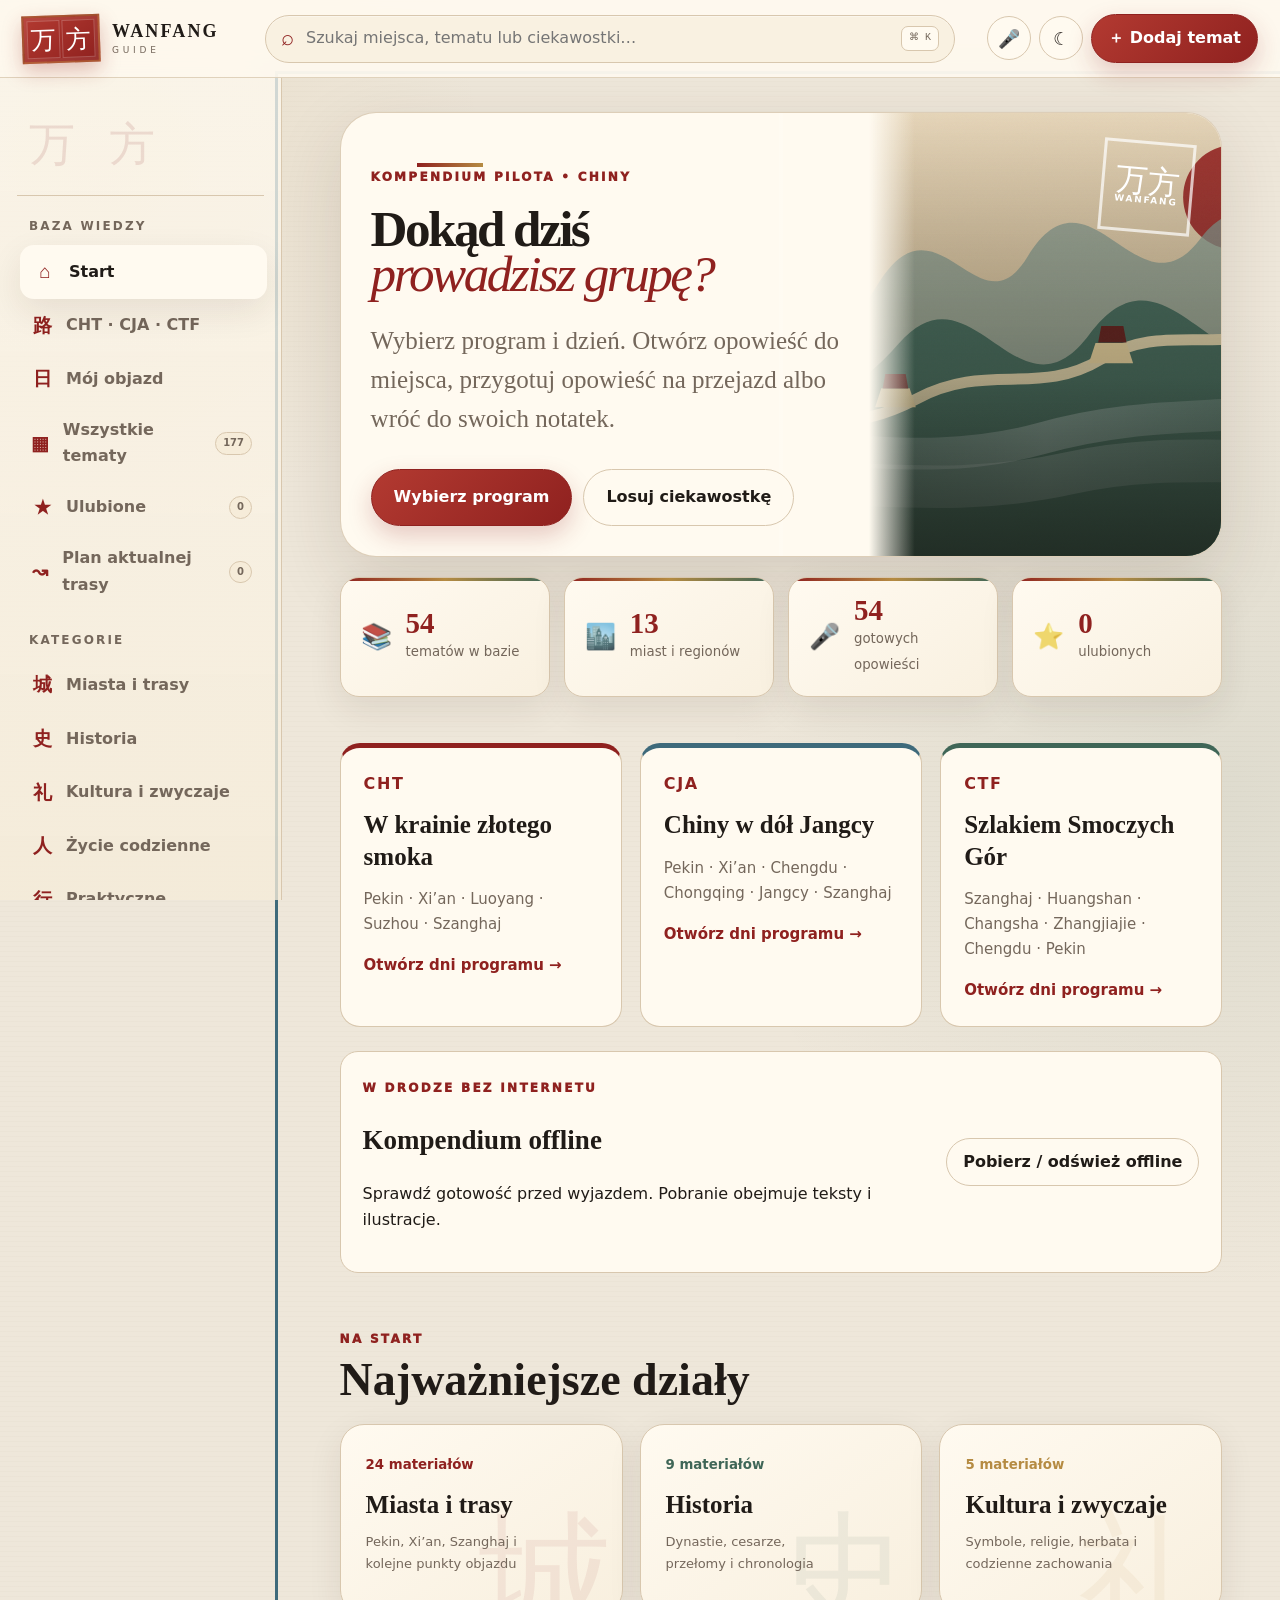
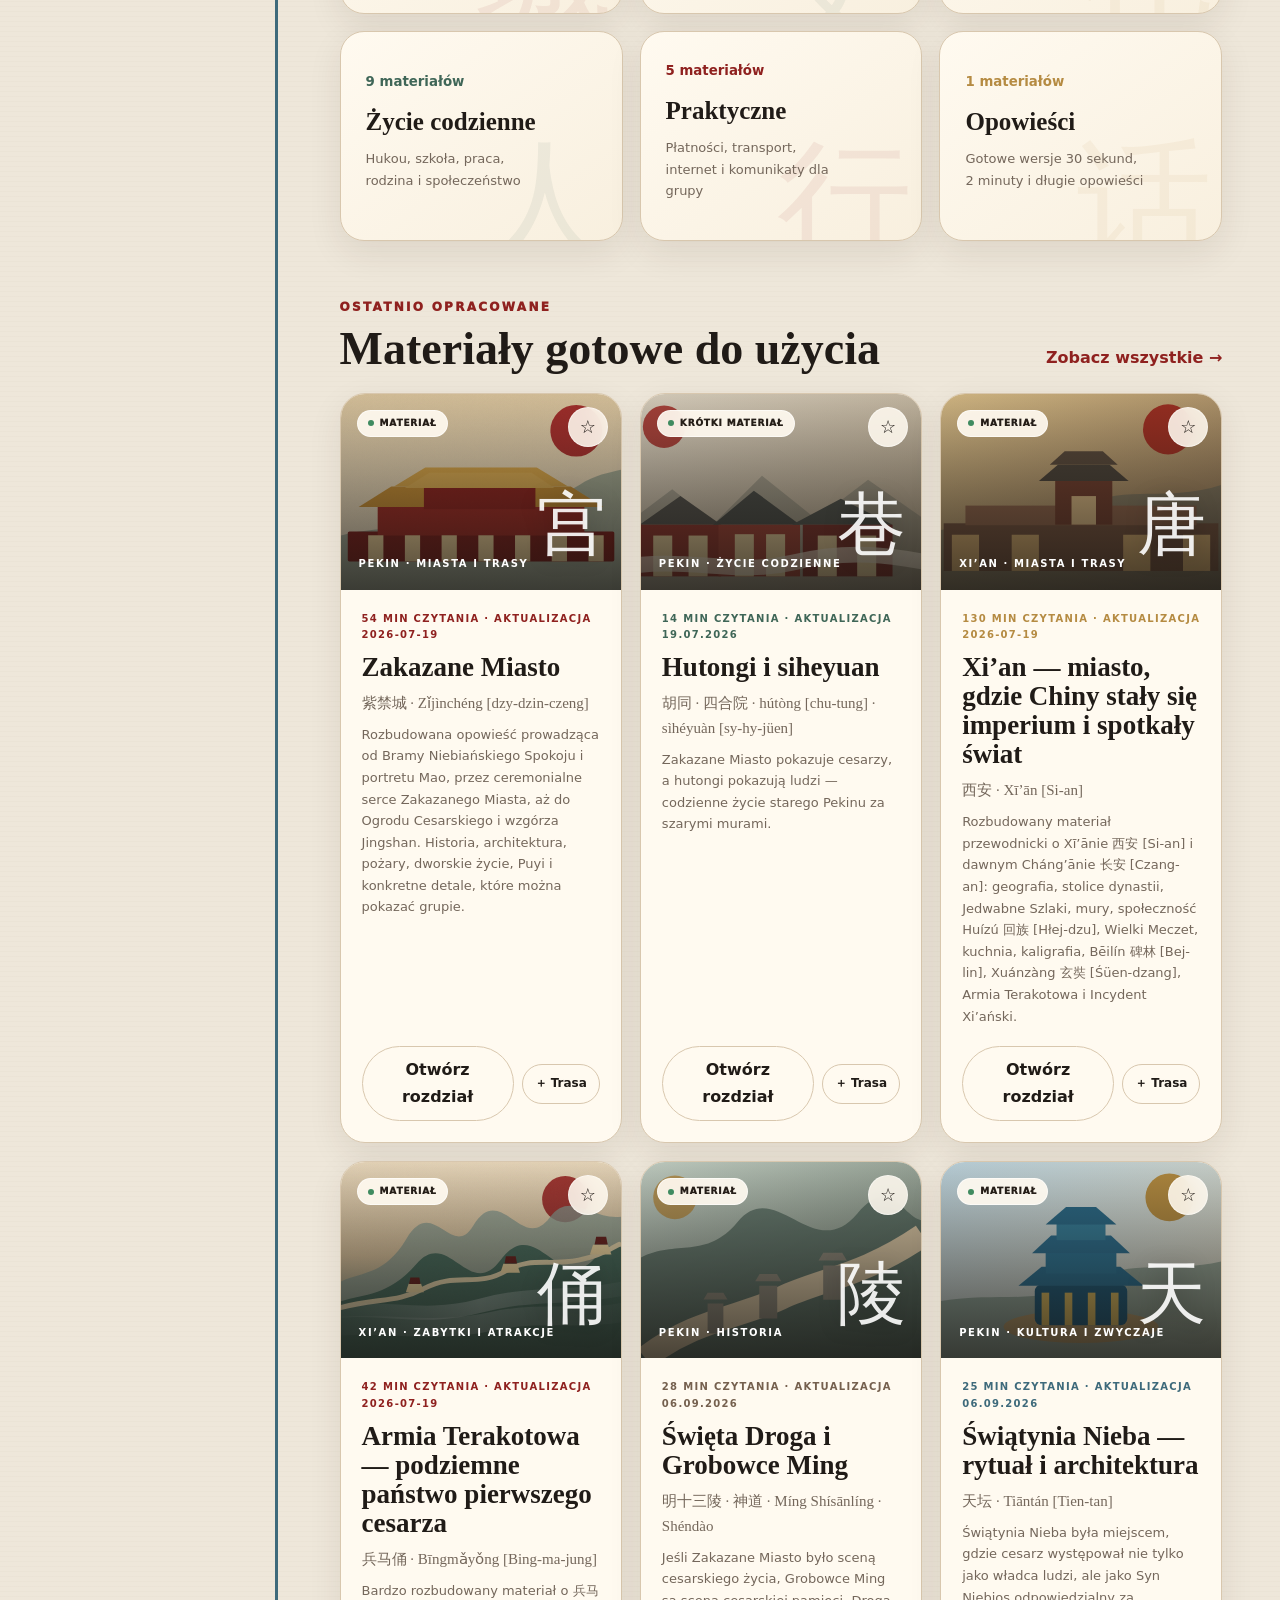
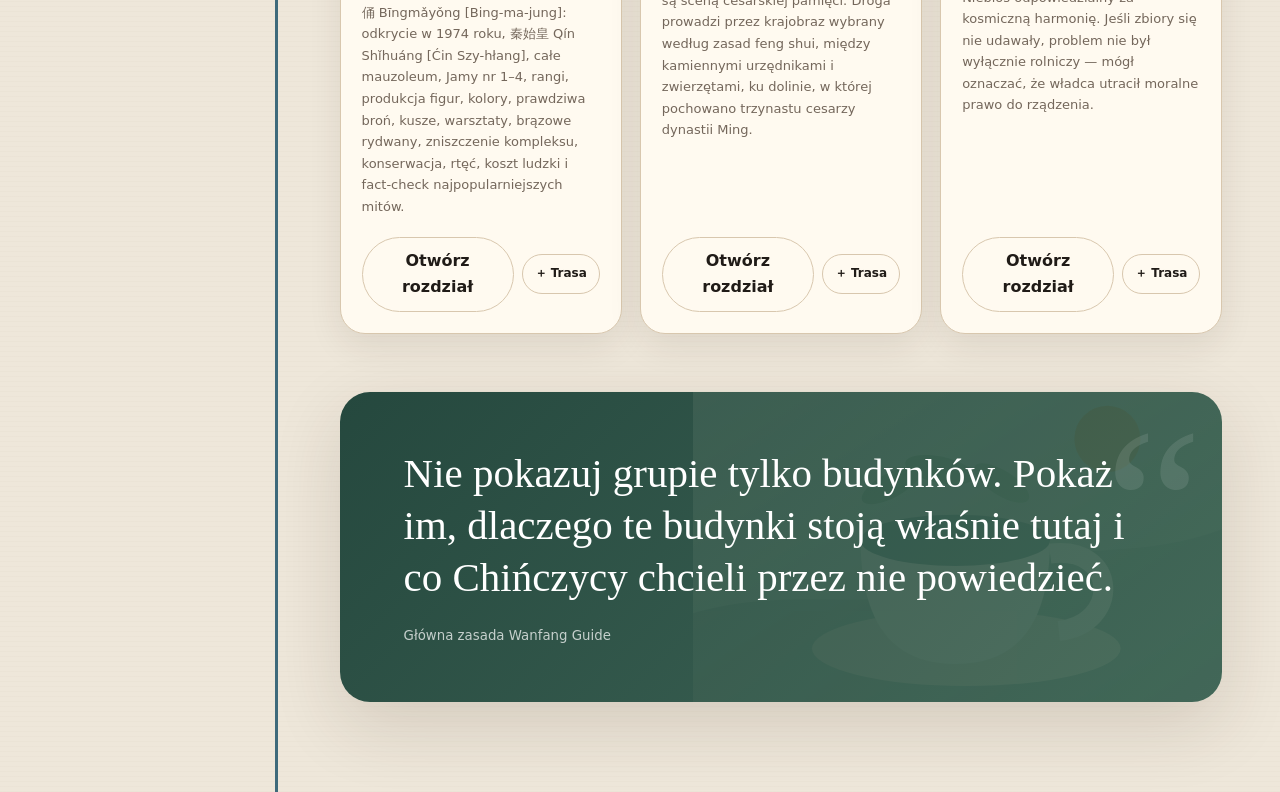
==== index.html @ 7b4f8dbb "Move quiz entry to sidebar menu" ====
<!doctype html>
<html lang="pl">
<head>
  <meta charset="utf-8">
  <meta name="viewport" content="width=device-width, initial-scale=1">
  <meta name="wanfang-version" content="0.9">
  <meta name="description" content="Kompendium pilota po Chinach: CHT, CJA i CTF, programy dzień po dniu, pełne opowieści i atlas tematów.">
  <meta name="theme-color" content="#7d171d">
  <title>Wanfang Guide — przewodnik dla przewodnika</title>
  <link rel="stylesheet" href="assets/style.css">
  <link rel="stylesheet" href="assets/compendium.css">
  <link rel="manifest" href="manifest.webmanifest">
  <script defer src="data/topics.js"></script>
  <script defer src="data/compendium-topics.js"></script>
  <script defer src="data/ctf-briefings.js"></script>
  <script defer src="data/programs.js"></script>
  <script defer src="data/catalog.js"></script>
  <script defer src="data/expanded-topics.js"></script>
  <script defer src="assets/compendium-core.js"></script>
  <script defer src="assets/compendium.js"></script>
  <script defer src="assets/app.js"></script>
</head>
<body>
  <div id="readingProgress" aria-hidden="true"></div>

  <header class="topbar">
    <button class="icon-button mobile-only" id="menuButton" aria-label="Otwórz menu">☰</button>
    <a class="brand" href="#home" aria-label="Wanfang Guide — strona główna">
      <span class="brand-seal" aria-hidden="true"><i>万</i><i>方</i></span>
      <span><strong>WANFANG</strong><small>GUIDE</small></span>
    </a>
    <div class="global-search">
      <span aria-hidden="true">⌕</span>
      <input id="searchInput" type="search" aria-label="Szukaj w materiałach" placeholder="Szukaj miejsca, tematu lub ciekawostki…" autocomplete="off">
      <kbd>⌘ K</kbd>
    </div>
    <div class="top-actions">
      <button class="icon-button" id="guideModeButton" title="Tryb przewodnika">🎤</button>
      <button class="icon-button" id="themeButton" title="Tryb jasny / ciemny">☾</button>
      <button class="button primary" id="addTopicButton">＋ Dodaj temat</button>
    </div>
  </header>

  <div class="app-shell">
    <aside class="sidebar" id="sidebar">
      <nav>
        <div class="nav-label">Baza wiedzy</div>
        <a class="nav-link active" href="#home" data-view="home"><span>⌂</span> Start</a>
        <a class="nav-link" href="#programs" data-view="programs"><span>路</span> CHT · CJA · CTF</a>
        <a class="nav-link" href="#trip" data-view="trip"><span>日</span> Mój objazd</a>
        <a class="nav-link" href="#topics" data-view="topics"><span>▦</span> Wszystkie tematy <b id="catalogCount">0</b></a>
        <a class="nav-link" href="#favorites" data-view="favorites"><span>★</span> Ulubione <b id="favoriteCount">0</b></a>
        <a class="nav-link" href="#route" data-view="route"><span>↝</span> Plan aktualnej trasy <b id="routeCount">0</b></a>

        <div class="nav-label">Kategorie</div>
        <button class="filter-link" data-category="Miasta i trasy"><span>城</span> Miasta i trasy</button>
        <button class="filter-link" data-category="Historia"><span>史</span> Historia</button>
        <button class="filter-link" data-category="Kultura i zwyczaje"><span>礼</span> Kultura i zwyczaje</button>
        <button class="filter-link" data-category="Życie codzienne"><span>人</span> Życie codzienne</button>
        <button class="filter-link" data-category="Praktyczne"><span>行</span> Praktyczne</button>
        <button class="filter-link" data-category="Opowieści"><span>话</span> Gotowe opowieści</button>
        <a class="nav-link" href="#quiz" data-view="quiz"><span>问</span> Quiz wiedzy</a>
      </nav>

      <div class="sidebar-card">
        <span class="tiny-label">SZYBKI TRYB</span>
        <strong>Jutro prowadzisz grupę?</strong>
        <p>Dodaj potrzebne tematy do trasy. Będą ułożone w jednym miejscu.</p>
        <a href="#route" class="text-link">Otwórz plan trasy →</a>
      </div>

      <footer class="sidebar-footer">
        <button id="backupButton">Eksport kopii</button>
        <label class="import-label">Import kopii<input id="importInput" type="file" accept="application/json"></label>
      </footer>
    </aside>

    <div class="sidebar-backdrop" id="sidebarBackdrop"></div>

    <main id="mainContent" tabindex="-1">
      <section id="homeView" class="view active-view">
        <div class="hero-panel">
          <div class="hero-copy">
            <div class="eyebrow">KOMPENDIUM PILOTA • CHINY</div>
            <h1>Dokąd dziś<br><em>prowadzisz grupę?</em></h1>
            <p>Wybierz program i dzień. Otwórz opowieść do miejsca, przygotuj opowieść na przejazd albo wróć do swoich notatek.</p>
            <div class="hero-buttons">
              <a class="button primary large" href="#programs">Wybierz program</a>
              <button class="button large" id="randomTopicButton">Losuj ciekawostkę</button>
            </div>
            <div class="hero-signature" id="continueReading"></div>
          </div>
          <div class="hero-art" aria-hidden="true">
            <div class="stamp">万方<br><small>WANFANG</small></div>
            <div class="hero-art-copy">
              <span>atlas • opowieści • trasy</span>
              <strong>Od Wielkiego Muru po uliczne jedzenie Chengdu.</strong>
              <small>Każde miejsce jako osobny rozdział, ale wszystko połączone wspólną historią Chin.</small>
            </div>
          </div>
        </div>

        <div class="stats-row">
          <div class="stat-card"><span>📚</span><div><strong id="statTopics">0</strong><small>tematów w bazie</small></div></div>
          <div class="stat-card"><span>🏙️</span><div><strong id="statCities">0</strong><small>miast i regionów</small></div></div>
          <div class="stat-card"><span>🎤</span><div><strong id="statTalks">0</strong><small>gotowych opowieści</small></div></div>
          <div class="stat-card"><span>⭐</span><div><strong id="statFavorites">0</strong><small>ulubionych</small></div></div>
        </div>

        <div id="homePrograms" class="program-grid" aria-label="Programy po Chinach"></div>
        <div id="homeOffline" class="offline-panel"></div>
        <section class="journey-strip" aria-label="Jak korzystać z materiałów" hidden>
          <div class="journey-copy">
            <span class="tiny-label" style="color:#e7c77f">PRZYKŁADOWA OŚ OPOWIEŚCI</span>
            <h2>Jedna podróż, wiele warstw Chin</h2>
            <p>Strona będzie prowadzić Cię tak samo jak dobry objazd: od korzeni cesarstwa do współczesnych megamiast.</p>
          </div>
          <div class="journey-route">
            <div class="journey-stop"><b>Pekin</b><span>władza, rytuał, cesarz</span></div>
            <div class="journey-stop"><b>Xi’an</b><span>korzenie, Jedwabny Szlak</span></div>
            <div class="journey-stop"><b>Chengdu</b><span>herbata, panda, codzienność</span></div>
            <div class="journey-stop"><b>Szanghaj</b><span>port, nowoczesność, kontrast</span></div>
          </div>
        </section>

        <section class="content-section">
          <div class="section-heading">
            <div><span class="tiny-label">NA START</span><h2>Najważniejsze działy</h2></div>
          </div>
          <div class="category-grid" id="categoryGrid"></div>
        </section>

        <section class="content-section">
          <div class="section-heading">
            <div><span class="tiny-label">OSTATNIO OPRACOWANE</span><h2>Materiały gotowe do użycia</h2></div>
            <a href="#topics" class="text-link">Zobacz wszystkie →</a>
          </div>
          <div class="topic-grid" id="featuredTopics"></div>
        </section>

        <section class="quote-panel">
          <span class="quote-mark">“</span>
          <p>Nie pokazuj grupie tylko budynków. Pokaż im, dlaczego te budynki stoją właśnie tutaj i co Chińczycy chcieli przez nie powiedzieć.</p>
          <small>Główna zasada Wanfang Guide</small>
        </section>
      </section>

      <section id="libraryView" class="view">
        <div class="page-header">
          <div><span class="tiny-label">BAZA WIEDZY</span><h1>Wszystkie tematy</h1><p id="librarySummary">Wybierz miasto, kategorię albo wpisz hasło.</p></div>
          <button class="button" id="clearFiltersButton">Wyczyść filtry</button>
        </div>
        <div class="filter-bar">
          <select id="cityFilter" aria-label="Filtruj według miasta"><option value="">Wszystkie miasta</option></select>
          <select id="categoryFilter" aria-label="Filtruj według kategorii"><option value="">Wszystkie kategorie</option></select>
          <div class="view-switch"><button class="active" data-layout="grid">▦</button><button data-layout="list">☷</button></div>
        </div>
        <div class="topic-grid" id="libraryGrid"></div>
        <div class="empty-state" id="libraryEmpty" hidden><span>找</span><h3>Nic nie znalazłem</h3><p>Spróbuj innego hasła albo wyczyść filtry.</p></div>
      </section>

      <section id="favoritesView" class="view">
        <div class="page-header"><div><span class="tiny-label">TWOJA PÓŁKA</span><h1>Ulubione</h1><p>Materiały, do których chcesz szybko wracać.</p></div></div>
        <div class="topic-grid" id="favoritesGrid"></div>
        <div class="empty-state" id="favoritesEmpty"><span>☆</span><h3>Na razie pusto</h3><p>Kliknij gwiazdkę przy wybranym materiale.</p></div>
      </section>

      <section id="routeView" class="view">
        <div class="page-header">
          <div><span class="tiny-label">AKTUALNY OBJAZD</span><h1>Plan trasy</h1><p>Materiały ułożone w kolejności, w jakiej chcesz z nich korzystać.</p></div>
          <div class="header-actions"><button class="button primary" id="startRouteButton">▶ Uruchom trasę</button><button class="button" id="printRouteButton">Drukuj / PDF</button><button class="button danger" id="clearRouteButton">Wyczyść</button></div>
        </div>
        <div id="routeList" class="route-list"></div>
        <div class="empty-state" id="routeEmpty"><span>路</span><h3>Trasa jest pusta</h3><p>Na kartach tematów kliknij „Dodaj do trasy”.</p></div>
      </section>

      <article id="topicView" class="view topic-view"></article>
      <section id="compendiumView" class="view"></section>
    </main>
  </div>

  <nav class="mobile-primary-nav" id="mobilePrimaryNav" aria-label="Główne menu mobilne">
    <a href="#programs" data-mobile-tab="day"><span aria-hidden="true">日</span><strong>Dzień</strong></a>
    <a href="#topics" data-mobile-tab="topics"><span aria-hidden="true">▦</span><strong>Tematy</strong></a>
    <a href="#trip" data-mobile-tab="plan"><span aria-hidden="true">路</span><strong>Plan</strong></a>
  </nav>

  <div class="toast" id="toast" role="status" aria-live="polite"></div>

  <dialog id="topicDialog" class="modal">
    <form method="dialog" id="topicForm">
      <div class="modal-header"><div><span class="tiny-label">NOWY MATERIAŁ</span><h2>Dodaj własny temat</h2></div><button class="icon-button" value="cancel" aria-label="Zamknij">×</button></div>
      <div class="form-grid">
        <label>Tytuł<input name="title" required placeholder="np. Świątynia Lamy w Pekinie"></label>
        <label>Miasto / region<input name="city" required placeholder="np. Pekin"></label>
        <label>Kategoria<select name="category" required><option>Miasta i trasy</option><option>Historia</option><option>Kultura i zwyczaje</option><option>Życie codzienne</option><option>Praktyczne</option><option>Opowieści</option></select></label>
        <label>Chińska nazwa<input name="chinese" placeholder="np. 雍和宫"></label>
        <label class="full">Krótki opis<textarea name="summary" required rows="3" placeholder="O czym jest ten materiał?"></textarea></label>
        <label class="full">Treść / notatki<textarea name="content" rows="8" placeholder="Wklej tekst, , linki albo robocze notatki…"></textarea></label>
      </div>
      <div class="modal-actions"><button class="button" value="cancel">Anuluj</button><button class="button primary" value="default" id="saveTopicButton">Zapisz temat</button></div>
    </form>
  </dialog>

  <dialog id="factDialog" class="modal fact-modal">
    <div class="modal-header"><span class="tiny-label">LOSOWA CIEKAWOSTKA</span><button class="icon-button" onclick="this.closest('dialog').close()" aria-label="Zamknij">×</button></div>
    <div id="randomFactContent"></div>
    <div class="modal-actions"><button class="button" id="anotherFactButton">Losuj kolejną</button><button class="button primary" id="openFactTopicButton">Otwórz temat</button></div>
  </dialog>
</body>
</html>
---- assets/style.css ----
:root{
  --bg:#eee7da;--bg-deep:#dfd2be;--paper:#fffaf0;--paper-2:#f6ecd9;--ink:#201b17;--muted:#74675b;--line:#d8c7ae;
  --red:#8f211f;--red-2:#b33a31;--gold:#b58b42;--gold-soft:#d8bd86;--jade:#3f6657;--blue:#3e6a7b;--stone:#75604e;
  --shadow:0 24px 70px rgba(54,35,20,.14);--shadow-soft:0 12px 34px rgba(54,35,20,.09);--radius:28px;--topbar:78px;
}
body.dark{
  --bg:#15110e;--bg-deep:#211812;--paper:#211a15;--paper-2:#2c211a;--ink:#f2e9dc;--muted:#b8a99a;--line:#4d3b2f;
  --red:#e06b62;--red-2:#f18a7f;--gold:#d8ae63;--gold-soft:#a6824a;--jade:#75a48e;--blue:#7eafc0;--stone:#b79e89;
  --shadow:0 26px 75px rgba(0,0,0,.4);--shadow-soft:0 12px 34px rgba(0,0,0,.27)
}
*{box-sizing:border-box}
html{scroll-behavior:smooth}
body{margin:0;background:
  radial-gradient(circle at 8% 4%,color-mix(in srgb,var(--gold) 10%,transparent),transparent 24rem),
  radial-gradient(circle at 95% 20%,color-mix(in srgb,var(--jade) 9%,transparent),transparent 31rem),
  repeating-linear-gradient(0deg,rgba(100,70,30,.018) 0 1px,transparent 1px 5px),var(--bg);
  color:var(--ink);font-family:Inter,ui-sans-serif,system-ui,-apple-system,BlinkMacSystemFont,"Segoe UI",sans-serif;line-height:1.66;min-height:100vh}
a{color:inherit}button,input,select,textarea{font:inherit}button{color:inherit}
::selection{background:color-mix(in srgb,var(--gold) 40%,transparent)}
#readingProgress{position:fixed;top:0;left:0;height:4px;background:linear-gradient(90deg,var(--red),var(--gold));width:0;z-index:500}

/* top bar */
.topbar{height:var(--topbar);position:sticky;top:0;z-index:150;display:flex;align-items:center;gap:18px;padding:10px 22px;background:color-mix(in srgb,var(--paper) 91%,transparent);border-bottom:1px solid color-mix(in srgb,var(--line) 78%,transparent);backdrop-filter:blur(18px) saturate(1.15)}
.brand{display:flex;align-items:center;gap:12px;text-decoration:none;min-width:225px}
.brand-seal{display:grid;grid-template-columns:1fr 1fr;gap:2px;width:78px;height:48px;padding:3px;border:2px solid color-mix(in srgb,var(--gold) 45%,transparent);background:linear-gradient(145deg,var(--red-2),var(--red));color:#fff;font-family:Georgia,serif;box-shadow:inset 0 0 0 3px rgba(255,255,255,.07),0 8px 20px color-mix(in srgb,var(--red) 27%,transparent);transform:rotate(-2deg)}.brand-seal i{display:grid;place-items:center;font-style:normal;font-size:25px;line-height:1;border:1px solid rgba(255,255,255,.22)}
.brand strong,.brand small{display:block;line-height:1}.brand strong{font-family:Georgia,serif;font-size:18px;letter-spacing:.12em}.brand small{font-size:9px;letter-spacing:.42em;color:var(--muted);margin-top:6px}
.global-search{height:48px;max-width:690px;flex:1;display:flex;align-items:center;gap:10px;border:1px solid var(--line);border-radius:999px;background:color-mix(in srgb,var(--paper-2) 66%,var(--paper));padding:0 15px;box-shadow:inset 0 1px 0 rgba(255,255,255,.35)}
.global-search>span{font-family:Georgia,serif;font-size:22px;color:var(--red)}.global-search input{flex:1;border:0;background:transparent;outline:0;color:var(--ink);min-width:0}.global-search kbd{font-size:10px;color:var(--muted);border:1px solid var(--line);border-radius:7px;padding:3px 7px;background:var(--paper)}
.top-actions{margin-left:auto;display:flex;align-items:center;gap:8px}
.button,.icon-button{border:1px solid var(--line);background:var(--paper);border-radius:999px;padding:10px 16px;cursor:pointer;text-decoration:none;display:inline-flex;align-items:center;justify-content:center;gap:8px;font-weight:780;transition:transform .18s,border-color .18s,color .18s,background .18s,box-shadow .18s}
.button:hover,.icon-button:hover{border-color:var(--red);color:var(--red);transform:translateY(-1px);box-shadow:var(--shadow-soft)}
.button.primary{background:linear-gradient(135deg,var(--red-2),var(--red));border-color:var(--red);color:white;box-shadow:0 10px 24px color-mix(in srgb,var(--red) 22%,transparent)}.button.primary:hover{color:white;background:var(--red-2)}
.button.danger{color:#aa3e38}.button.large{padding:14px 22px}.icon-button{width:44px;height:44px;padding:0;font-size:18px}.mobile-only{display:none}

/* shell + sidebar */
.app-shell{display:grid;grid-template-columns:282px minmax(0,1fr);min-height:calc(100vh - var(--topbar))}
.sidebar{position:sticky;top:var(--topbar);height:calc(100vh - var(--topbar));border-right:1px solid var(--line);padding:25px 17px 18px;background:linear-gradient(180deg,color-mix(in srgb,var(--paper) 76%,transparent),color-mix(in srgb,var(--paper-2) 78%,transparent));overflow:auto;z-index:110}
.sidebar:before{content:"万 方";display:block;font-family:Georgia,serif;font-size:46px;letter-spacing:.24em;color:color-mix(in srgb,var(--red) 12%,transparent);padding:4px 12px 12px;border-bottom:1px solid var(--line)}
.nav-label{font-size:10px;letter-spacing:.18em;font-weight:900;color:var(--muted);padding:21px 12px 8px;text-transform:uppercase}
.nav-link,.filter-link{width:100%;display:flex;align-items:center;gap:11px;text-decoration:none;border:0;background:transparent;padding:11px 12px;border-radius:14px;color:var(--muted);font-weight:680;text-align:left;cursor:pointer;transition:.2s}
.nav-link span,.filter-link span{width:26px;color:var(--red);font-family:Georgia,serif;font-size:19px;text-align:center}.nav-link b{margin-left:auto;background:var(--paper-2);border:1px solid var(--line);font-size:10px;padding:2px 7px;border-radius:99px}.nav-link:hover,.filter-link:hover,.nav-link.active{background:var(--paper);color:var(--ink);box-shadow:var(--shadow-soft);transform:translateX(3px)}
.sidebar-card{position:relative;overflow:hidden;margin:28px 6px 15px;padding:20px;border:1px solid color-mix(in srgb,var(--gold) 55%,var(--line));border-radius:20px;background:linear-gradient(145deg,color-mix(in srgb,var(--gold) 16%,var(--paper)),var(--paper));box-shadow:var(--shadow-soft)}
.sidebar-card:after{content:"路";position:absolute;right:-8px;bottom:-35px;font-family:Georgia,serif;font-size:120px;color:color-mix(in srgb,var(--red) 7%,transparent)}.sidebar-card>*{position:relative;z-index:1}.sidebar-card strong{display:block;margin:.35rem 0;font-family:Georgia,serif;font-size:19px}.sidebar-card p{font-size:13px;color:var(--muted);margin:.45rem 0 .8rem}.sidebar-footer{display:grid;grid-template-columns:1fr 1fr;gap:7px;padding:0 6px 15px}.sidebar-footer button,.import-label{font-size:11px;border:1px solid var(--line);border-radius:10px;background:var(--paper);padding:9px;text-align:center;cursor:pointer}.import-label input{display:none}.sidebar-backdrop{display:none}
main{min-width:0;padding:34px clamp(20px,4.5vw,74px) 90px;max-width:1660px;width:100%;margin:0 auto}.view{display:none}.active-view{display:block}.tiny-label,.eyebrow{font-size:10px;letter-spacing:.19em;font-weight:920;color:var(--red);text-transform:uppercase}.text-link{color:var(--red);font-weight:800;text-decoration:none}.text-link:hover{text-decoration:underline}

/* home hero */
.hero-panel{position:relative;min-height:590px;display:grid;grid-template-columns:1.02fr .98fr;border:1px solid color-mix(in srgb,var(--line) 85%,transparent);border-radius:36px;overflow:hidden;background:var(--paper);box-shadow:var(--shadow)}
.hero-panel:before{content:"";position:absolute;inset:0;background:linear-gradient(90deg,transparent 0 49.7%,rgba(255,255,255,.15) 49.8% 50.2%,transparent 50.3%);pointer-events:none;z-index:3}
.hero-copy{position:relative;padding:clamp(42px,6vw,92px);align-self:center;z-index:4}.hero-copy:before{content:"";position:absolute;left:clamp(42px,6vw,92px);top:50px;width:66px;height:4px;background:linear-gradient(90deg,var(--red),var(--gold))}
.hero-copy .eyebrow{margin-top:25px}.hero-copy h1,.page-header h1{font-family:Georgia,"Times New Roman",serif}.hero-copy h1{font-size:clamp(54px,7.2vw,102px);line-height:.89;margin:18px 0 25px;letter-spacing:-.05em}.hero-copy h1 em{font-weight:400;color:var(--red)}.hero-copy>p{font-family:Georgia,serif;color:var(--muted);font-size:clamp(19px,2vw,25px);line-height:1.55;max-width:720px}.hero-buttons{display:flex;flex-wrap:wrap;gap:11px;margin-top:31px}
.hero-signature{display:flex;gap:12px;align-items:center;margin-top:35px;color:var(--muted);font-size:12px}.hero-signature:before{content:"万方";display:grid;place-items:center;width:58px;height:45px;border:2px solid var(--red);color:var(--red);font-family:Georgia,serif;font-size:24px;transform:rotate(-4deg)}
.hero-art{position:relative;overflow:hidden;min-height:560px;background-image:linear-gradient(180deg,rgba(17,30,24,.02),rgba(22,27,21,.5)),url('illustrations/hero-atlas.svg');background-size:cover;background-position:center}
.hero-art:after{content:"";position:absolute;inset:0;background:linear-gradient(90deg,var(--paper) 0,transparent 13%),linear-gradient(0deg,rgba(20,24,18,.5),transparent 40%)}
.hero-art-copy{position:absolute;left:42px;right:36px;bottom:38px;z-index:2;color:#fff}.hero-art-copy span{display:block;font-size:10px;letter-spacing:.23em;font-weight:900;text-transform:uppercase;opacity:.83}.hero-art-copy strong{display:block;font-family:Georgia,serif;font-size:clamp(27px,3vw,43px);line-height:1.05;margin-top:8px;max-width:460px}.hero-art-copy small{display:block;max-width:440px;margin-top:10px;line-height:1.55;opacity:.84}.stamp{position:absolute;right:28px;top:28px;width:92px;height:92px;border:3px solid rgba(255,255,255,.7);color:white;display:grid;place-content:center;text-align:center;font-family:Georgia,serif;font-size:32px;line-height:.8;transform:rotate(5deg);z-index:5}.stamp small{font:800 9px system-ui;letter-spacing:.2em}
.stats-row{display:grid;grid-template-columns:repeat(4,1fr);gap:14px;margin:20px 0 46px}.stat-card{position:relative;overflow:hidden;display:flex;align-items:center;gap:14px;background:linear-gradient(145deg,var(--paper),color-mix(in srgb,var(--paper-2) 70%,var(--paper)));border:1px solid var(--line);border-radius:19px;padding:18px 20px;box-shadow:var(--shadow-soft)}.stat-card:after{content:"";position:absolute;left:0;top:0;width:100%;height:3px;background:linear-gradient(90deg,var(--red),var(--gold),var(--jade))}.stat-card>span{font-size:25px;filter:saturate(.65)}.stat-card strong{font-family:Georgia,serif;font-size:29px;line-height:1;display:block;color:var(--red)}.stat-card small{color:var(--muted)}

/* journey strip */
.journey-strip{display:grid;grid-template-columns:330px 1fr;gap:20px;margin:0 0 54px;background:linear-gradient(135deg,var(--deep,#351512),#67241f);color:#fff;border-radius:30px;padding:32px;box-shadow:var(--shadow);position:relative;overflow:hidden}.journey-strip:after{content:"中国";position:absolute;right:-10px;top:-76px;font-family:Georgia,serif;font-size:210px;color:rgba(255,255,255,.035)}.journey-copy{position:relative;z-index:1}.journey-copy h2{font-family:Georgia,serif;font-size:34px;line-height:1.05;margin:6px 0 13px}.journey-copy p{font-size:14px;opacity:.76;margin:0}.journey-route{position:relative;z-index:1;display:grid;grid-template-columns:repeat(4,1fr);gap:12px;align-items:stretch}.journey-stop{position:relative;padding:17px 15px 16px;border:1px solid rgba(255,255,255,.18);border-radius:17px;background:rgba(255,255,255,.07);backdrop-filter:blur(8px)}.journey-stop:before{content:"";display:block;width:9px;height:9px;border-radius:50%;background:var(--gold-soft);box-shadow:0 0 0 5px rgba(216,189,134,.13);margin-bottom:15px}.journey-stop b{display:block;font-family:Georgia,serif;font-size:20px}.journey-stop span{display:block;font-size:11px;opacity:.68;margin-top:4px}.journey-stop:not(:last-child):after{content:"";position:absolute;top:21px;left:32px;right:-18px;height:1px;background:linear-gradient(90deg,var(--gold-soft),rgba(255,255,255,.15));z-index:-1}

/* sections */
.content-section{margin:52px 0}.section-heading,.page-header{display:flex;align-items:end;justify-content:space-between;gap:20px;margin-bottom:21px}.section-heading h2{font-family:Georgia,serif;font-size:clamp(32px,4vw,46px);line-height:1;margin:6px 0 0}.section-heading p{color:var(--muted);max-width:650px}.category-grid{display:grid;grid-template-columns:repeat(3,1fr);gap:17px}.category-card{position:relative;overflow:hidden;min-height:190px;text-align:left;border:1px solid var(--line);border-radius:24px;background:linear-gradient(145deg,var(--paper),color-mix(in srgb,var(--paper-2) 76%,var(--paper)));padding:25px;cursor:pointer;box-shadow:var(--shadow-soft);transition:.22s}.category-card:before{content:"";position:absolute;inset:0;background:radial-gradient(circle at 88% 8%,color-mix(in srgb,var(--red) 10%,transparent),transparent 40%);opacity:0;transition:.2s}.category-card:hover{transform:translateY(-5px);border-color:var(--gold);box-shadow:var(--shadow)}.category-card:hover:before{opacity:1}.category-card .cn{position:absolute;right:9px;bottom:-31px;font-family:Georgia,serif;font-size:135px;color:color-mix(in srgb,var(--red) 7%,transparent);line-height:1}.category-card strong{display:block;font-family:Georgia,serif;font-size:25px;line-height:1.1;margin-top:13px}.category-card p{font-size:13px;color:var(--muted);max-width:78%;position:relative;z-index:1}.category-card small{color:var(--red);font-weight:850}.category-card:nth-child(2n){--red:var(--jade)}.category-card:nth-child(3n){--red:var(--gold)}
.topic-grid{display:grid;grid-template-columns:repeat(3,minmax(0,1fr));gap:18px}.topic-card{position:relative;display:flex;flex-direction:column;min-height:430px;background:var(--paper);border:1px solid var(--line);border-radius:25px;overflow:hidden;box-shadow:var(--shadow-soft);transition:.22s}.topic-card:hover{transform:translateY(-5px);box-shadow:var(--shadow);border-color:color-mix(in srgb,var(--card-accent) 45%,var(--line))}.topic-card-visual{height:196px;position:relative;background-size:cover;background-position:center;overflow:hidden}.topic-card-visual:after{content:"";position:absolute;inset:0;background:linear-gradient(180deg,rgba(18,16,13,.04),rgba(18,16,13,.72))}.topic-card-visual .status{position:absolute;left:16px;top:16px;z-index:2}.topic-card-visual .card-cn{position:absolute;right:15px;bottom:7px;z-index:2;font-family:Georgia,serif;font-size:69px;color:rgba(255,255,255,.9);text-shadow:0 3px 22px rgba(0,0,0,.22)}.topic-card-visual .visual-city{position:absolute;left:18px;bottom:17px;z-index:2;color:#fff;font-size:10px;letter-spacing:.16em;font-weight:900;text-transform:uppercase}.status{display:inline-flex;align-items:center;gap:6px;border-radius:99px;background:rgba(255,250,240,.92);border:1px solid rgba(255,255,255,.6);padding:5px 10px;font-size:9px;letter-spacing:.09em;text-transform:uppercase;font-weight:920;color:#251e18;backdrop-filter:blur(8px)}.status.gotowe:before{content:"";width:6px;height:6px;border-radius:50%;background:#3f8b60}.status.szkic:before{content:"";width:6px;height:6px;border-radius:50%;background:var(--gold)}.favorite-button{position:absolute;right:13px;top:13px;width:40px;height:40px;border-radius:50%;border:1px solid rgba(255,255,255,.45);background:rgba(255,250,240,.88);cursor:pointer;z-index:4;font-size:18px;backdrop-filter:blur(8px)}.favorite-button.active{color:var(--gold)}.topic-card-body{padding:21px;display:flex;flex:1;flex-direction:column}.topic-card-body .meta{font-size:10px;text-transform:uppercase;letter-spacing:.13em;font-weight:900;color:var(--card-accent)}.topic-card h3{font-family:Georgia,serif;font-size:27px;line-height:1.08;margin:9px 0}.topic-card .chinese{color:var(--muted);font-family:Georgia,serif;font-size:15px}.topic-card p{font-size:13px;color:var(--muted);margin:.5rem 0 1.2rem}.topic-card-footer{display:flex;align-items:center;gap:8px;margin-top:auto}.topic-card-footer .open-topic{flex:1}.route-button{font-size:12px;padding:9px 12px}.quote-panel{position:relative;padding:55px clamp(28px,5vw,78px);border-radius:30px;background:linear-gradient(135deg,#25483e,var(--jade));color:#fff;margin-top:58px;overflow:hidden;box-shadow:var(--shadow)}.quote-panel:before{content:"";position:absolute;inset:0;background-image:url('illustrations/tea.svg');background-size:60%;background-position:right center;background-repeat:no-repeat;opacity:.09}.quote-panel .quote-mark{position:absolute;right:20px;top:-68px;font-family:Georgia,serif;font-size:220px;opacity:.1}.quote-panel p{font-family:Georgia,serif;font-size:clamp(24px,3.2vw,42px);line-height:1.27;max-width:1000px;margin:0;position:relative}.quote-panel small{display:block;margin-top:22px;opacity:.72;position:relative}

/* library / page headers */
.page-header{padding:22px 0 8px;border-bottom:1px solid var(--line)}.page-header h1{font-size:clamp(43px,6vw,78px);line-height:.96;margin:8px 0 10px}.page-header p{color:var(--muted);margin:0}.header-actions{display:flex;gap:8px;flex-wrap:wrap}.filter-bar{display:flex;gap:10px;align-items:center;margin:22px 0}.filter-bar select{border:1px solid var(--line);background:var(--paper);color:var(--ink);border-radius:999px;padding:11px 15px}.view-switch{margin-left:auto;display:flex;border:1px solid var(--line);border-radius:999px;overflow:hidden}.view-switch button{border:0;background:var(--paper);padding:10px 13px;cursor:pointer}.view-switch button.active{background:var(--red);color:white}.topic-grid.list-layout{grid-template-columns:1fr}.topic-grid.list-layout .topic-card{min-height:220px;display:grid;grid-template-columns:330px 1fr}.topic-grid.list-layout .topic-card-visual{height:100%}.empty-state{text-align:center;padding:65px 20px;border:1px dashed var(--line);border-radius:25px;background:color-mix(in srgb,var(--paper) 72%,transparent)}.empty-state>span{font-family:Georgia,serif;font-size:68px;color:var(--red)}.empty-state h3{font-family:Georgia,serif;font-size:27px;margin:5px}.empty-state p{color:var(--muted)}

/* route */
.route-list{display:grid;gap:12px}.route-item{display:grid;grid-template-columns:62px 1fr auto;gap:17px;align-items:center;background:var(--paper);border:1px solid var(--line);border-radius:19px;padding:15px 17px;box-shadow:var(--shadow-soft)}.route-number{width:50px;height:50px;display:grid;place-items:center;border:2px solid var(--gold);font-family:Georgia,serif;font-size:22px;color:var(--red);transform:rotate(-2deg)}.route-item h3{font-family:Georgia,serif;font-size:22px;margin:0}.route-item h3 a{text-decoration:none}.route-item p{margin:3px 0 0;color:var(--muted);font-size:13px}.route-actions{display:flex;gap:6px}.route-actions button{width:36px;height:36px;border:1px solid var(--line);border-radius:50%;background:var(--paper);cursor:pointer}

/* topic page */
.topic-view{--topic-accent:var(--red)}.topic-hero{position:relative;min-height:600px;border-radius:34px;overflow:hidden;border:1px solid var(--line);box-shadow:var(--shadow);display:grid;grid-template-columns:1fr 1fr;background:var(--paper)}.topic-hero-art{min-height:600px;background-image:linear-gradient(0deg,rgba(18,16,13,.64),rgba(18,16,13,.03) 62%),var(--topic-image);background-size:cover;background-position:center;position:relative}.topic-hero-art:after{content:"";position:absolute;inset:0;background:linear-gradient(90deg,transparent 75%,var(--paper))}.topic-hero-seal{position:absolute;left:34px;top:33px;width:82px;height:82px;display:grid;place-items:center;border:3px solid rgba(255,255,255,.76);color:#fff;font-family:Georgia,serif;font-size:38px;transform:rotate(-5deg);z-index:2}.topic-hero-caption{position:absolute;left:38px;right:38px;bottom:37px;color:#fff;z-index:2}.topic-hero-caption span{display:block;font-size:10px;letter-spacing:.18em;font-weight:900;text-transform:uppercase;opacity:.75}.topic-hero-caption strong{display:block;font-family:Georgia,serif;font-size:29px;line-height:1.15;margin-top:7px}.topic-hero-copy{position:relative;padding:clamp(38px,5vw,78px);display:flex;flex-direction:column;justify-content:center}.topic-breadcrumbs{font-size:12px;color:var(--muted);margin-bottom:25px}.topic-breadcrumbs a{color:var(--red);text-decoration:none}.topic-hero h1{font-family:Georgia,serif;font-size:clamp(48px,6.5vw,92px);line-height:.91;letter-spacing:-.045em;margin:13px 0 16px}.cn-title{font-family:Georgia,serif;color:var(--topic-accent);font-size:clamp(21px,2.4vw,33px);margin-bottom:19px}.topic-lead{font-family:Georgia,serif;font-size:clamp(19px,2vw,25px);line-height:1.55;color:var(--muted);max-width:760px}.topic-meta{display:flex;flex-wrap:wrap;gap:8px;margin-top:25px}.topic-meta span{border:1px solid var(--line);background:var(--paper-2);border-radius:999px;padding:6px 10px;font-size:10px;font-weight:820;text-transform:uppercase;letter-spacing:.06em}.topic-toolbar{position:sticky;top:calc(var(--topbar) + 8px);z-index:90;display:flex;align-items:center;gap:8px;margin:17px 0 23px;padding:10px;border:1px solid var(--line);border-radius:999px;background:color-mix(in srgb,var(--paper) 92%,transparent);backdrop-filter:blur(13px);box-shadow:var(--shadow-soft)}.topic-toolbar button{border:1px solid var(--line);background:var(--paper);border-radius:999px;padding:9px 13px;cursor:pointer;font-weight:750}.topic-toolbar .spacer{flex:1}.topic-stat-row{display:grid;grid-template-columns:repeat(4,1fr);gap:12px;margin-bottom:25px}.topic-stat{background:var(--paper);border:1px solid var(--line);border-top:4px solid var(--topic-accent);border-radius:0 0 16px 16px;padding:15px}.topic-stat strong{display:block;font-family:Georgia,serif;color:var(--topic-accent);font-size:24px}.topic-stat span{font-size:12px;color:var(--muted)}.talk-box{position:relative;overflow:hidden;margin:0 0 22px;padding:36px clamp(28px,4vw,56px);border-radius:25px;background:linear-gradient(135deg,color-mix(in srgb,var(--topic-accent) 16%,var(--paper)),var(--paper));border:1px solid color-mix(in srgb,var(--topic-accent) 45%,var(--line));box-shadow:var(--shadow-soft)}.talk-box:after{content:"“";position:absolute;right:22px;top:-45px;font-family:Georgia,serif;font-size:180px;color:color-mix(in srgb,var(--topic-accent) 10%,transparent)}.talk-box p{position:relative;font-family:Georgia,serif;font-size:clamp(23px,3vw,37px);line-height:1.42;max-width:1120px;margin:11px 0 0}.facts-panel{display:grid;grid-template-columns:repeat(3,1fr);gap:13px;margin:0 0 35px}.fact-card{position:relative;overflow:hidden;background:var(--paper);border:1px solid var(--line);border-radius:18px;padding:20px;box-shadow:var(--shadow-soft)}.fact-card:after{content:"知";position:absolute;right:-7px;bottom:-35px;font-family:Georgia,serif;font-size:105px;color:color-mix(in srgb,var(--topic-accent) 7%,transparent)}.fact-card p{position:relative;margin:9px 0 0;font-family:Georgia,serif;font-size:18px;line-height:1.5;z-index:1}.topic-layout{display:grid;grid-template-columns:260px minmax(0,1fr);gap:30px;align-items:start}.topic-toc{position:sticky;top:155px;border:1px solid var(--line);border-radius:20px;padding:18px;background:color-mix(in srgb,var(--paper) 87%,transparent);box-shadow:var(--shadow-soft);max-height:calc(100vh - 180px);overflow:auto}.topic-toc strong{display:block;font-size:10px;letter-spacing:.16em;color:var(--muted);margin-bottom:10px}.topic-toc a{display:block;text-decoration:none;color:var(--muted);font-size:13px;line-height:1.35;padding:9px 8px;border-left:3px solid transparent}.topic-toc a:hover{color:var(--topic-accent);border-left-color:var(--topic-accent);background:var(--paper-2)}.topic-article{min-width:0}.article-section{position:relative;background:var(--paper);border:1px solid var(--line);border-radius:27px;padding:clamp(28px,5vw,64px);margin-bottom:22px;box-shadow:var(--shadow-soft);overflow:hidden;scroll-margin-top:155px}.article-section:after{content:attr(data-cn);position:absolute;right:-10px;top:-40px;font-family:Georgia,serif;font-size:170px;color:color-mix(in srgb,var(--topic-accent) 5%,transparent);pointer-events:none}.article-section>.tiny-label{display:inline-flex;align-items:center;justify-content:center;width:48px;height:48px;border:2px solid var(--topic-accent);font-family:Georgia,serif;font-size:16px;letter-spacing:0;color:var(--topic-accent);transform:rotate(-3deg)}.article-section h2{font-family:Georgia,serif;font-size:clamp(31px,4.3vw,54px);line-height:1.07;letter-spacing:-.025em;margin:20px 0 27px;max-width:930px}.article-section p{font-family:Georgia,serif;font-size:19px;line-height:1.83;max-width:880px;margin:0 0 1.15em}.article-section p:first-of-type:first-letter{float:left;font-family:Georgia,serif;font-size:4.1rem;line-height:.78;padding:.16rem .55rem 0 0;color:var(--topic-accent)}.article-section ul,.article-section ol{max-width:850px}.article-section blockquote{margin:25px 0;padding:20px 25px;border-left:5px solid var(--topic-accent);background:var(--paper-2);font-family:Georgia,serif;font-size:21px}.notes-panel{background:linear-gradient(145deg,var(--paper-2),var(--paper));border:1px solid var(--line);border-radius:25px;padding:30px;scroll-margin-top:155px}.notes-panel h2{font-family:Georgia,serif;font-size:33px;margin:7px 0 18px}.notes-panel textarea{width:100%;min-height:220px;resize:vertical;border:1px solid var(--line);border-radius:16px;background:var(--paper);color:var(--ink);padding:17px;line-height:1.6}.notes-actions{margin-top:11px}.guide-exit{display:none}

/* modals */
.modal{width:min(780px,calc(100% - 28px));border:1px solid var(--line);border-radius:25px;background:var(--paper);color:var(--ink);box-shadow:0 40px 100px rgba(0,0,0,.35);padding:0}.modal::backdrop{background:rgba(15,10,7,.6);backdrop-filter:blur(5px)}.modal form{padding:25px}.modal-header{display:flex;align-items:start;justify-content:space-between;gap:18px;padding:25px 25px 0}.modal form .modal-header{padding:0}.modal-header h2{font-family:Georgia,serif;font-size:34px;margin:5px 0 15px}.form-grid{display:grid;grid-template-columns:1fr 1fr;gap:13px}.form-grid label{display:grid;gap:6px;font-size:12px;font-weight:800;color:var(--muted)}.form-grid .full{grid-column:1/-1}.form-grid input,.form-grid select,.form-grid textarea{border:1px solid var(--line);border-radius:13px;background:var(--paper-2);color:var(--ink);padding:12px}.modal-actions{display:flex;justify-content:flex-end;gap:9px;padding:20px 25px 25px}.fact-modal blockquote{font-family:Georgia,serif;font-size:26px;line-height:1.45;margin:10px 25px}.fact-modal h3{margin:10px 25px;color:var(--red)}.toast{position:fixed;left:50%;bottom:25px;transform:translate(-50%,20px);opacity:0;pointer-events:none;background:#1e1915;color:#fff;border-radius:999px;padding:11px 18px;z-index:400;transition:.2s}.toast.show{opacity:1;transform:translate(-50%,0)}

/* guide mode */
body.guide-mode .topbar,body.guide-mode .sidebar,body.guide-mode .topic-toolbar,body.guide-mode .topic-toc,body.guide-mode .facts-panel,body.guide-mode .topic-stat-row{display:none}body.guide-mode .app-shell{display:block}body.guide-mode main{max-width:1100px;padding:20px 18px 80px}body.guide-mode .topic-hero{display:none}body.guide-mode .topic-layout{display:block}body.guide-mode .talk-box{margin-top:50px}body.guide-mode .guide-exit{display:block;position:fixed;right:18px;top:18px;z-index:500;border:0;border-radius:999px;background:var(--red);color:#fff;padding:12px 16px;cursor:pointer}body.guide-mode .article-section{box-shadow:none;border:0;padding:48px 20px;background:transparent}body.guide-mode .article-section p{font-size:26px;line-height:1.78;max-width:100%}body.guide-mode .article-section h2{font-size:54px}body.guide-mode .notes-panel{display:none}

@media(max-width:1180px){.app-shell{grid-template-columns:242px minmax(0,1fr)}.hero-panel{grid-template-columns:1fr}.hero-art{min-height:470px}.hero-panel:before{display:none}.hero-art:after{background:linear-gradient(0deg,rgba(18,16,13,.52),transparent 48%)}.journey-strip{grid-template-columns:1fr}.topic-grid{grid-template-columns:repeat(2,minmax(0,1fr))}.category-grid{grid-template-columns:repeat(2,1fr)}.topic-hero{grid-template-columns:1fr}.topic-hero-art{min-height:440px}.topic-hero-art:after{background:linear-gradient(0deg,var(--paper),transparent 28%)}.topic-layout{grid-template-columns:220px minmax(0,1fr)}}
@media(max-width:880px){:root{--topbar:68px}.topbar{padding:8px 12px}.brand{min-width:0}.brand strong,.brand small{display:none}.brand-seal{width:43px;height:43px}.global-search kbd,.top-actions .button{display:none}.mobile-only{display:grid}.app-shell{display:block}.sidebar{position:fixed;left:0;top:var(--topbar);width:min(330px,88vw);transform:translateX(-105%);transition:.22s;height:calc(100vh - var(--topbar));box-shadow:var(--shadow);z-index:220}.sidebar.open{transform:translateX(0)}.sidebar-backdrop.show{display:block;position:fixed;inset:var(--topbar) 0 0;background:rgba(18,12,8,.5);z-index:210}.journey-route{grid-template-columns:repeat(2,1fr)}.stats-row{grid-template-columns:repeat(2,1fr)}.topic-layout{display:block}.topic-toc{position:relative;top:auto;max-height:none;margin-bottom:18px}.topic-toolbar{top:75px;overflow:auto}.facts-panel{grid-template-columns:1fr}.topic-stat-row{grid-template-columns:repeat(2,1fr)}.topic-grid.list-layout .topic-card{grid-template-columns:1fr}.topic-grid.list-layout .topic-card-visual{height:220px}}
@media(max-width:620px){main{padding:19px 12px 65px}.hero-panel{border-radius:24px}.hero-copy{padding:34px 24px}.hero-copy:before{left:24px;top:28px}.hero-copy h1{font-size:52px}.hero-copy>p{font-size:19px}.hero-art{min-height:400px}.hero-art-copy{left:25px;right:25px;bottom:26px}.stamp{width:70px;height:70px;font-size:25px}.stats-row,.category-grid,.topic-grid,.journey-route{grid-template-columns:1fr}.journey-strip{padding:25px;border-radius:23px}.section-heading,.page-header{align-items:flex-start;flex-direction:column}.topic-card{min-height:390px}.topic-card-visual{height:190px}.page-header h1{font-size:52px}.filter-bar{align-items:stretch;flex-direction:column}.view-switch{margin-left:0;align-self:flex-start}.topic-hero{border-radius:24px}.topic-hero-art{min-height:340px}.topic-hero-copy{padding:30px 24px 38px}.topic-hero h1{font-size:52px}.topic-toolbar{border-radius:18px}.topic-toolbar .hide-mobile{display:none}.topic-stat-row{grid-template-columns:1fr 1fr}.talk-box{padding:28px 23px}.talk-box p{font-size:23px}.article-section{padding:29px 23px;border-radius:22px}.article-section h2{font-size:34px}.article-section p{font-size:18px}.route-item{grid-template-columns:52px 1fr}.route-actions{grid-column:2}.form-grid{grid-template-columns:1fr}.form-grid .full{grid-column:auto}}
@media print{.topbar,.sidebar,.sidebar-backdrop,.topic-toolbar,.topic-toc,.guide-exit,.favorite-button,.topic-card-footer,.page-header .button{display:none!important}.app-shell{display:block}.view{display:none}.active-view{display:block}main{padding:0;max-width:none}.topic-hero{box-shadow:none;border:0;min-height:0}.topic-hero-art{display:none}.topic-hero-copy{padding:20px}.talk-box,.article-section,.fact-card,.notes-panel{box-shadow:none;break-inside:avoid}.notes-panel{display:none}body{background:#fff;color:#000}}


/* v0.3 — rozbudowane materiały przewodnickie */
.article-subtitle{font-family:Georgia,serif!important;font-size:21px!important;line-height:1.5!important;color:var(--muted);margin:-13px 0 28px!important;max-width:850px}
.rich-section .prose{max-width:900px}.rich-section .prose p{max-width:900px}
.rich-section h3{font-family:Georgia,serif;font-size:clamp(23px,3vw,34px);line-height:1.2;margin:12px 0}
.rich-section .grid-3,.rich-section .myth-grid,.rich-section .symbol-grid{display:grid;grid-template-columns:repeat(3,minmax(0,1fr));gap:14px;margin:22px 0}
.rich-section .feature,.rich-section .myth-grid article,.rich-section .symbol-grid article,.rich-section .story-cards article{position:relative;border:1px solid var(--line);border-top:4px solid var(--topic-accent);background:linear-gradient(145deg,var(--paper-2),var(--paper));padding:19px;border-radius:0 0 16px 16px;box-shadow:var(--shadow-soft)}
.rich-section .feature p,.rich-section .myth-grid p,.rich-section .symbol-grid p,.rich-section .story-cards p{font-family:Inter,system-ui,sans-serif;font-size:15px;line-height:1.62;margin:.45rem 0 0}
.rich-section .myth-grid span{font-size:10px;font-weight:900;letter-spacing:.12em;color:var(--topic-accent)}
.rich-section .note,.rich-section .say,.rich-section .detail,.rich-section .research-note{max-width:900px;padding:18px 20px;border-radius:15px;margin:20px 0;background:var(--paper-2);border:1px solid var(--line)}
.rich-section .say{border-left:6px solid var(--topic-accent);background:color-mix(in srgb,var(--topic-accent) 9%,var(--paper))}.rich-section .detail,.rich-section .fact-check{border-left:6px solid var(--gold)}
.rich-section details{max-width:900px;border:1px solid var(--line);border-radius:15px;margin:18px 0;background:var(--paper-2)}.rich-section summary{cursor:pointer;font-weight:850;padding:17px 19px;color:var(--topic-accent)}.rich-section details>p,.rich-section details>.prose{padding:0 19px 18px;margin:0}
.rich-section .timeline{max-width:900px;border-left:3px solid var(--gold);margin:30px 0 0 14px;padding-left:29px}.rich-section .timeline>div{position:relative;margin-bottom:18px}.rich-section .timeline>div:before{content:"";position:absolute;width:13px;height:13px;border-radius:50%;background:var(--topic-accent);left:-37px;top:8px;border:3px solid var(--paper)}.rich-section .timeline time{display:block;font-family:Georgia,serif;font-weight:900;color:var(--topic-accent);font-size:22px}.rich-section .timeline p{font-family:Inter,system-ui,sans-serif;font-size:15px;line-height:1.55;margin:2px 0;color:var(--muted)}.rich-section .timeline.dense{display:grid;grid-template-columns:repeat(2,minmax(0,1fr));gap:4px 35px}
.rich-section .map-wrap{max-width:790px;margin:30px auto 0;padding:18px;border:1px solid var(--line);border-radius:22px;background:var(--paper-2)}.rich-section #palaceMap{display:block;width:100%;height:auto}.rich-section .wall{fill:#3b1713;stroke:var(--gold);stroke-width:4}.rich-section .ground{fill:color-mix(in srgb,var(--paper-2) 80%,var(--gold))}.rich-section .axis{stroke:var(--gold);stroke-width:4;stroke-dasharray:8 12;opacity:.7}.rich-section .map-stop{cursor:pointer}.rich-section .map-stop rect,.rich-section .map-stop path:not(.river){fill:var(--topic-accent);stroke:var(--gold);stroke-width:2;transition:.2s}.rich-section .map-stop text{fill:white;font-size:16px;text-anchor:middle;pointer-events:none;font-weight:750}.rich-section .map-stop:hover rect,.rich-section .map-stop:hover path:not(.river){filter:brightness(1.2)}.rich-section .river{fill:none;stroke:#6a9db4;stroke-width:12}.rich-section .map-stop text[x="380"][y="770"]{fill:var(--ink)}.rich-section .map-hint{text-align:center;color:var(--muted);font-size:13px!important;margin:10px auto 0!important}
.rich-section .stop{scroll-margin-top:155px;border-top:1px solid var(--line);padding:38px 0}.rich-section .stop:first-of-type{border-top:0}.rich-section .stop-tag{display:inline-block;background:var(--topic-accent);color:white;border-radius:999px;padding:4px 11px;font-size:10px;font-weight:900;letter-spacing:.1em}.rich-section .stop h3{font-size:clamp(27px,3.4vw,42px);margin:12px 0}.rich-section .scene{font-family:Georgia,serif;font-size:18px;font-style:italic;color:var(--muted);border-left:4px solid var(--gold);padding:4px 0 4px 18px;max-width:900px}
.rich-section .day-grid{display:grid;grid-template-columns:repeat(4,minmax(0,1fr));gap:11px;margin-top:25px}.rich-section .day-grid div{background:var(--paper-2);border:1px solid var(--line);padding:17px;border-radius:14px}.rich-section .day-grid time{font-weight:900;color:var(--topic-accent)}.rich-section .day-grid p{font-family:Inter,system-ui,sans-serif;font-size:14px;line-height:1.5;margin:.35rem 0 0;color:var(--muted)}
.rich-section .symbol-mark{font-family:Georgia,serif;font-size:46px;color:var(--topic-accent)}
.rich-section .fact-table{display:grid;gap:11px}.rich-section .fact-row{display:grid;grid-template-columns:1fr auto;gap:8px 15px;border:1px solid var(--line);border-radius:15px;padding:18px;background:var(--paper-2)}.rich-section .fact-row p{grid-column:1/-1;font-family:Inter,system-ui,sans-serif;font-size:15px;line-height:1.6;margin:0}.rich-section .fact-row span{font-size:10px;font-weight:900;letter-spacing:.07em;border-radius:999px;padding:5px 9px;align-self:start}.rich-section .legend{background:#ead487;color:#4f3b08}.rich-section .false{background:#efbeb7;color:#681711}.rich-section .mixed{background:#d6ceed;color:#342b62}
.rich-section .story-cards{display:grid;grid-template-columns:repeat(2,minmax(0,1fr));gap:14px}.rich-section .story-cards h3{color:var(--topic-accent);font-size:23px;margin:0 0 7px}
.rich-section .tabs{display:flex;flex-wrap:wrap;gap:8px;margin-bottom:15px}.rich-section .tab{border:1px solid var(--line);background:var(--paper);border-radius:999px;padding:9px 14px;cursor:pointer;font-weight:800}.rich-section .tab.active{background:var(--topic-accent);color:#fff;border-color:var(--topic-accent)}.rich-section .talk{display:none;max-width:900px;background:var(--paper-2);padding:23px;border-radius:17px;border:1px solid var(--line)}.rich-section .talk.active{display:block}.rich-section .talk p{font-size:20px;line-height:1.78}
.rich-section .glossary{display:grid;grid-template-columns:repeat(2,minmax(0,1fr));gap:10px}.rich-section .glossary>div{display:grid;grid-template-columns:1fr auto;gap:5px 15px;border:1px solid var(--line);background:var(--paper-2);border-radius:13px;padding:15px}.rich-section .glossary span{color:var(--topic-accent);font-weight:800}.rich-section .glossary p{grid-column:1/-1;font-family:Inter,system-ui,sans-serif;font-size:14px;line-height:1.5;margin:0;color:var(--muted)}
.rich-section .quiz-box{max-width:760px;border:1px solid var(--line);border-radius:17px;padding:22px;background:var(--paper-2)}.rich-section #quizQuestion{font-family:Georgia,serif;font-weight:800;font-size:23px}.rich-section #quizAnswers{display:grid;gap:9px}.rich-section #quizAnswers button{border:1px solid var(--line);border-radius:12px;background:var(--paper);padding:12px 14px;text-align:left;cursor:pointer}.rich-section #quizAnswers button.correct{background:#d9ead3;border-color:#4f7f45;color:#24411f}.rich-section #quizAnswers button.wrong{background:#f2d0cc;border-color:#a7463c;color:#651c16}.rich-section #quizFeedback{min-height:28px;font-family:Inter,system-ui,sans-serif;font-size:15px;font-weight:800}.rich-section #nextQuestion{border:1px solid var(--line);background:var(--paper);border-radius:999px;padding:9px 14px;cursor:pointer}.rich-section .sources li{margin-bottom:11px}.rich-section .sources a{color:var(--topic-accent);font-weight:750}
.guide-scripts-panel{position:relative;overflow:hidden;margin:0 0 25px;padding:clamp(25px,4vw,48px);border:1px solid color-mix(in srgb,var(--topic-accent) 42%,var(--line));border-radius:27px;background:linear-gradient(145deg,var(--paper),color-mix(in srgb,var(--topic-accent) 10%,var(--paper-2)));box-shadow:var(--shadow-soft);scroll-margin-top:155px}.guide-scripts-panel:after{content:"话";position:absolute;right:-16px;top:-50px;font-family:Georgia,serif;font-size:190px;color:color-mix(in srgb,var(--topic-accent) 6%,transparent);pointer-events:none}.guide-scripts-head{position:relative;z-index:1}.guide-scripts-head h2{font-family:Georgia,serif;font-size:clamp(30px,4vw,49px);line-height:1.05;margin:10px 0 8px}.guide-scripts-head p{color:var(--muted);max-width:760px}.guide-script-tabs{position:relative;z-index:1;display:flex;flex-wrap:wrap;gap:8px;margin:20px 0 15px}.guide-script-tab{border:1px solid var(--line);background:var(--paper);border-radius:999px;padding:10px 16px;font-weight:850;cursor:pointer}.guide-script-tab.active{background:var(--topic-accent);border-color:var(--topic-accent);color:white}.guide-script-content{position:relative;z-index:1;display:none;max-width:980px;background:color-mix(in srgb,var(--paper) 83%,transparent);border-left:6px solid var(--topic-accent);border-radius:0 17px 17px 0;padding:21px 24px}.guide-script-content.active{display:block}.guide-script-content p{font-family:Georgia,serif;font-size:21px;line-height:1.78;margin:0 0 1em}.guide-script-content p:last-child{margin-bottom:0}
.guide-mode-nav{display:none}
body.guide-mode .guide-mode-nav{display:flex;position:fixed;left:50%;bottom:16px;transform:translateX(-50%);z-index:490;gap:7px;padding:8px;border:1px solid var(--line);border-radius:999px;background:color-mix(in srgb,var(--paper) 94%,transparent);backdrop-filter:blur(14px);box-shadow:var(--shadow)}body.guide-mode .guide-mode-nav button{border:1px solid var(--line);background:var(--paper);border-radius:999px;padding:9px 13px;font-weight:800;cursor:pointer;white-space:nowrap}body.guide-mode .guide-scripts-panel{margin-top:20px}body.guide-mode .guide-script-content p{font-size:var(--guide-font-size,26px);line-height:1.75}body.guide-mode .article-section p{font-size:var(--guide-font-size,26px)}body.guide-mode .article-section .feature p,body.guide-mode .article-section .story-cards p,body.guide-mode .article-section .fact-row p,body.guide-mode .article-section .glossary p{font-size:calc(var(--guide-font-size,26px) * .72)}body.guide-mode .guide-exit{font-weight:850}
@media(max-width:900px){.rich-section .grid-3,.rich-section .myth-grid,.rich-section .symbol-grid{grid-template-columns:repeat(2,minmax(0,1fr))}.rich-section .day-grid{grid-template-columns:repeat(2,minmax(0,1fr))}.rich-section .timeline.dense{grid-template-columns:1fr}}
@media(max-width:620px){.rich-section .grid-3,.rich-section .myth-grid,.rich-section .symbol-grid,.rich-section .story-cards,.rich-section .glossary{grid-template-columns:1fr}.rich-section .map-wrap{padding:5px;overflow:auto}.rich-section #palaceMap{min-width:650px}.guide-mode-nav{max-width:calc(100vw - 18px);overflow:auto}.guide-mode-nav button{font-size:12px}.guide-scripts-panel{padding:25px 20px}.guide-script-content{padding:18px}.guide-script-content p{font-size:19px}body.guide-mode .article-section h2{font-size:40px}}


/* v0.4 — pełny znak 万方 + nawigacja po planie trasy */
.route-actions .route-play{background:linear-gradient(135deg,var(--red-2),var(--red));border-color:var(--red);color:#fff}.route-actions button:disabled{opacity:.38;cursor:not-allowed}
.guide-route-bar{display:none}
body.guide-mode #readingProgress{z-index:710;height:5px}
body.guide-mode .guide-route-bar{position:fixed;inset:0 0 auto 0;z-index:700;display:grid;grid-template-columns:auto minmax(260px,1fr) auto minmax(250px,360px) auto;align-items:center;gap:12px;min-height:104px;padding:11px 17px;background:color-mix(in srgb,var(--paper) 95%,transparent);border-bottom:1px solid var(--line);box-shadow:0 14px 35px rgba(30,18,10,.14);backdrop-filter:blur(18px) saturate(1.15)}
body.guide-mode main{max-width:1100px;padding:132px 18px 92px}
.guide-plan-button,.guide-close-button,.guide-route-controls button{height:42px;border:1px solid var(--line);border-radius:999px;background:var(--paper);padding:0 14px;cursor:pointer;font-weight:850;white-space:nowrap}.guide-close-button{background:linear-gradient(135deg,var(--red-2),var(--red));border-color:var(--red);color:#fff}.guide-route-controls button{width:42px;padding:0;font-size:19px}.guide-route-controls button:disabled{opacity:.32;cursor:not-allowed}
.guide-route-summary{min-width:0}.guide-route-summary>span{display:block;color:var(--red);font-size:9px;letter-spacing:.18em;font-weight:950;text-transform:uppercase}.guide-route-summary>strong{display:block;overflow:hidden;text-overflow:ellipsis;white-space:nowrap;font-family:Georgia,serif;font-size:19px;line-height:1.15;margin:3px 0 5px}.guide-progress-labels{display:flex;gap:16px;color:var(--muted);font-size:10px}.guide-progress-labels b{color:var(--ink)}.guide-route-progress{height:7px;margin-top:6px;border-radius:999px;background:var(--paper-2);border:1px solid var(--line);overflow:hidden}.guide-route-progress i{display:block;width:0;height:100%;background:linear-gradient(90deg,var(--red),var(--gold));border-radius:inherit;transition:width .15s linear}
.guide-route-controls{display:flex;align-items:center;gap:6px}.guide-route-controls select{max-width:240px;height:42px;border:1px solid var(--line);border-radius:999px;background:var(--paper);color:var(--ink);padding:0 34px 0 13px;font-size:12px;font-weight:750}
.guide-database-search{position:relative;height:42px;display:flex;align-items:center;gap:7px;border:1px solid var(--line);border-radius:999px;background:var(--paper-2);padding:0 12px}.guide-database-search>span{font-family:Georgia,serif;font-size:20px;color:var(--red)}.guide-database-search input{min-width:0;width:100%;border:0;outline:0;background:transparent;color:var(--ink)}.guide-search-results{display:none;position:absolute;left:0;right:0;top:calc(100% + 8px);max-height:min(58vh,460px);overflow:auto;border:1px solid var(--line);border-radius:16px;background:var(--paper);box-shadow:var(--shadow);padding:7px;z-index:730}.guide-search-results.show{display:grid}.guide-search-results button{display:grid;gap:2px;text-align:left;border:0;border-bottom:1px solid var(--line);background:transparent;color:var(--ink);padding:11px 12px;cursor:pointer;border-radius:10px}.guide-search-results button:last-child{border-bottom:0}.guide-search-results button:hover{background:var(--paper-2)}.guide-search-results strong{font-family:Georgia,serif;font-size:15px}.guide-search-results small{color:var(--muted);font-size:10px}.guide-search-empty{padding:15px;color:var(--muted);font-size:12px;text-align:center}
body.guide-mode .talk-box{margin-top:18px}
body.guide-mode .article-section,body.guide-mode .guide-scripts-panel{scroll-margin-top:125px}
@media(max-width:1120px){body.guide-mode .guide-route-bar{grid-template-columns:auto minmax(220px,1fr) auto minmax(210px,300px) auto}.guide-route-controls select{max-width:170px}}
@media(max-width:850px){.brand-seal{width:72px;height:43px}.brand-seal i{font-size:22px}body.guide-mode .guide-route-bar{grid-template-columns:auto 1fr auto;min-height:126px;padding:9px 10px}.guide-route-summary{grid-column:2}.guide-route-controls{grid-column:1/3;grid-row:2}.guide-route-controls select{max-width:none;flex:1}.guide-database-search{grid-column:3;grid-row:2;width:42px;padding:0;justify-content:center}.guide-database-search input{position:absolute;width:1px;opacity:0;pointer-events:none}.guide-database-search:focus-within{position:fixed;left:10px;right:10px;top:72px;width:auto;z-index:740;padding:0 13px;justify-content:flex-start}.guide-database-search:focus-within input{position:static;width:100%;opacity:1;pointer-events:auto}.guide-search-results{position:fixed;left:10px;right:10px;top:120px}.guide-close-button{padding:0;width:42px;font-size:0}.guide-close-button:after{content:"×";font-size:20px}body.guide-mode main{padding-top:151px}}
@media(max-width:560px){body.guide-mode .guide-route-bar{min-height:143px;grid-template-columns:44px 1fr 44px}.guide-plan-button{width:44px;padding:0;font-size:0}.guide-plan-button:after{content:"←";font-size:20px}.guide-route-summary>strong{font-size:16px}.guide-progress-labels{gap:10px;font-size:9px}.guide-route-controls{grid-column:1/4}.guide-route-controls select{font-size:11px}.guide-database-search{grid-column:3}.guide-mode-nav{bottom:8px}.guide-mode-nav button{padding:8px 10px!important}body.guide-mode main{padding-top:168px}.route-actions{flex-wrap:wrap}}
@media print{.guide-route-bar{display:none!important}}

@media(max-width:880px) and (min-width:851px){.brand-seal{width:72px;height:43px}.brand-seal i{font-size:22px}}

/* =========================================================
   QUIZY 0.5 — osobny link w spisie i natychmiastowa odpowiedź
   ========================================================= */
.topic-toc .topic-toc-quiz{
  display:flex;
  align-items:center;
  justify-content:space-between;
  gap:10px;
  margin:0 0 12px;
  padding:11px 12px;
  border:1px solid color-mix(in srgb,var(--jade) 48%,var(--line));
  border-left:5px solid var(--jade);
  border-radius:12px;
  background:color-mix(in srgb,var(--jade) 10%,var(--paper));
  color:var(--ink);
  font-weight:850;
}
.topic-toc .topic-toc-quiz:hover{
  border-left-color:var(--jade);
  background:color-mix(in srgb,var(--jade) 17%,var(--paper));
  color:var(--ink);
}
.topic-toc .topic-toc-quiz b{
  display:grid;
  place-items:center;
  min-width:27px;
  height:27px;
  border-radius:999px;
  background:var(--jade);
  color:#fff;
  font-size:12px;
}
.topic-quiz-section{
  border-top:6px solid var(--jade);
  background:
    radial-gradient(circle at 93% 7%,color-mix(in srgb,var(--jade) 12%,transparent),transparent 30%),
    var(--paper);
}
.topic-quiz-section>.tiny-label{
  width:auto;
  padding:0 13px;
  border-color:var(--jade);
  color:var(--jade);
  transform:rotate(-2deg);
}
.topic-quiz-section .article-subtitle{
  max-width:800px;
  margin-top:-13px;
  color:var(--muted);
  font-family:Inter,system-ui,sans-serif;
  font-size:16px;
  line-height:1.6;
}
.rich-section .quiz-box{
  max-width:820px;
  border:1px solid color-mix(in srgb,var(--jade) 35%,var(--line));
  border-radius:22px;
  padding:clamp(19px,3vw,30px);
  background:linear-gradient(145deg,color-mix(in srgb,var(--jade) 7%,var(--paper-2)),var(--paper));
  box-shadow:var(--shadow-soft);
}
.quiz-head{
  display:flex;
  align-items:center;
  gap:15px;
  margin-bottom:20px;
}
.quiz-head>span{
  flex:0 0 auto;
  color:var(--jade);
  font-size:11px;
  font-weight:900;
  letter-spacing:.12em;
  text-transform:uppercase;
}
.quiz-mini-progress{
  flex:1;
  height:7px;
  overflow:hidden;
  border-radius:999px;
  background:color-mix(in srgb,var(--jade) 12%,var(--line));
}
.quiz-mini-progress i{
  display:block;
  width:0;
  height:100%;
  border-radius:inherit;
  background:linear-gradient(90deg,var(--jade),var(--gold));
  transition:width .3s ease;
}
.rich-section #quizQuestion{
  margin:0 0 20px;
  max-width:760px;
  font-family:Georgia,serif;
  font-weight:850;
  font-size:clamp(23px,3vw,31px);
  line-height:1.32;
}
.rich-section #quizQuestion:first-letter{float:none;font-size:inherit;line-height:inherit;padding:0;color:inherit}
.rich-section #quizAnswers{
  display:grid;
  gap:11px;
}
.rich-section #quizAnswers button{
  position:relative;
  display:grid;
  grid-template-columns:42px minmax(0,1fr) 34px;
  align-items:center;
  gap:12px;
  width:100%;
  min-height:64px;
  border:1px solid var(--line);
  border-radius:15px;
  background:var(--paper);
  color:var(--ink);
  padding:10px 13px;
  text-align:left;
  cursor:pointer;
  transition:transform .16s ease,border-color .16s ease,background .16s ease,box-shadow .16s ease;
  opacity:1;
}
.rich-section #quizAnswers button:hover:not(:disabled){
  transform:translateY(-1px);
  border-color:var(--topic-accent);
  box-shadow:0 8px 20px rgba(45,31,20,.08);
}
.rich-section #quizAnswers button:disabled{cursor:default;opacity:1}
.answer-letter{
  display:grid;
  place-items:center;
  width:38px;
  height:38px;
  border-radius:11px;
  background:var(--paper-2);
  border:1px solid var(--line);
  font-family:Georgia,serif;
  font-weight:900;
  color:var(--muted);
}
.answer-text{font-size:16px;font-weight:690;line-height:1.4}
.answer-mark{
  display:grid;
  place-items:center;
  width:30px;
  height:30px;
  border-radius:999px;
  font-style:normal;
  font-weight:950;
}
.rich-section #quizAnswers button.correct{
  border:2px solid #4f8a55;
  background:#e4f2df;
  color:#203d24;
  box-shadow:0 0 0 3px rgba(79,138,85,.10);
}
.rich-section #quizAnswers button.correct .answer-letter{
  border-color:#4f8a55;
  background:#4f8a55;
  color:#fff;
}
.rich-section #quizAnswers button.correct .answer-mark{
  background:#4f8a55;
  color:#fff;
}
.rich-section #quizAnswers button.correct .answer-mark:after{content:"✓"}
.rich-section #quizAnswers button.wrong{
  border:2px solid #b94c43;
  background:#f6ded9;
  color:#62211c;
}
.rich-section #quizAnswers button.wrong .answer-letter{
  border-color:#b94c43;
  background:#b94c43;
  color:#fff;
}
.rich-section #quizAnswers button.wrong .answer-mark{
  background:#b94c43;
  color:#fff;
}
.rich-section #quizAnswers button.wrong .answer-mark:after{content:"×"}
body.dark .rich-section #quizAnswers button.correct{background:#203b25;color:#edf8ee;border-color:#69a970}
body.dark .rich-section #quizAnswers button.wrong{background:#4a2421;color:#ffeae6;border-color:#d26a60}
.quiz-result{
  display:none;
  grid-template-columns:auto 1fr;
  gap:8px 12px;
  align-items:start;
  margin-top:17px;
  padding:15px 17px;
  border-radius:14px;
  border:1px solid var(--line);
  background:var(--paper);
}
.quiz-result.show{display:grid}
.quiz-result strong{font-size:15px}
.quiz-result span{font-size:14px;line-height:1.55;color:var(--muted)}
.quiz-result.success{border-left:5px solid #4f8a55}
.quiz-result.success strong{color:#3b7442}
.quiz-result.error{border-left:5px solid #b94c43}
.quiz-result.error strong{color:#9b3932}
.quiz-actions{display:flex;flex-wrap:wrap;gap:9px;margin-top:17px}
.rich-section .quiz-actions button{
  border:1px solid var(--line);
  background:var(--paper);
  color:var(--ink);
  border-radius:999px;
  padding:10px 16px;
  cursor:pointer;
  font-weight:820;
}
.rich-section .quiz-actions #nextQuestion{background:var(--jade);border-color:var(--jade);color:#fff}
.rich-section .quiz-actions button[hidden]{display:none}
body.guide-mode .topic-quiz-section{display:block}
body.guide-mode .topic-quiz-section .article-subtitle{font-size:18px}
body.guide-mode .answer-text{font-size:calc(var(--guide-font-size,26px) * .72)}

@media(max-width:620px){
  .rich-section #quizAnswers button{grid-template-columns:37px minmax(0,1fr) 28px;gap:9px;padding:9px;min-height:60px}
  .answer-letter{width:34px;height:34px}
  .answer-text{font-size:15px}
  .quiz-result.show{grid-template-columns:1fr}
}

/* =========================================================
   WANFANG GUIDE v0.6 — fotografie i atlas Zakazanego Miasta
   ========================================================= */
.visual-atlas{
  display:grid;
  grid-template-columns:repeat(2,minmax(0,1fr));
  gap:16px;
  max-width:1040px;
  margin:1.7rem 0;
}
.topic-photo{
  max-width:980px;
  margin:1.5rem 0 1.8rem;
  overflow:hidden;
  border:1px solid var(--line);
  border-radius:19px;
  background:linear-gradient(145deg,var(--paper-2),var(--paper));
  box-shadow:var(--shadow-soft);
}
.visual-atlas .topic-photo{margin:0;max-width:none}
.topic-photo.wide{grid-column:1/-1;max-width:1040px}
.topic-photo img{
  display:block;
  width:100%;
  aspect-ratio:16/10;
  object-fit:cover;
  background:var(--paper-2);
}
.topic-photo.wide img{aspect-ratio:21/9}
.topic-photo figcaption{
  padding:14px 17px 16px;
  color:var(--muted);
  font-size:14px;
  line-height:1.58;
}
.topic-photo figcaption b{color:var(--ink)}
.photo-credit{
  display:block;
  margin-top:6px;
  font-size:11px;
  line-height:1.45;
  opacity:.82;
}
body.guide-mode .topic-photo,
body.guide-mode .visual-atlas{max-width:100%}
body.guide-mode .topic-photo figcaption{font-size:16px}

@media(max-width:700px){
  .visual-atlas{grid-template-columns:1fr;gap:13px}
  .topic-photo.wide{grid-column:auto}
  .topic-photo.wide img{aspect-ratio:16/10}
  .topic-photo figcaption{padding:12px 14px 14px;font-size:13px}
}

@media print{
  .topic-photo{box-shadow:none;break-inside:avoid}
  .topic-photo img{max-height:430px;object-fit:cover}
}

/* Czytanie mobilne: stała kotwica sekcji i oszczędne znaczniki treści */
.reading-section-anchor{display:flex;align-items:center;gap:10px;max-width:900px;margin:0 0 18px;padding:8px 11px;border-left:4px solid var(--topic-accent);background:color-mix(in srgb,var(--topic-accent) 7%,var(--paper));border-radius:0 10px 10px 0}.reading-section-anchor span{flex:0 0 auto;color:var(--topic-accent);font:850 10px/1.2 Inter,system-ui,sans-serif;letter-spacing:.08em;text-transform:uppercase}.reading-section-anchor strong{overflow:hidden;text-overflow:ellipsis;white-space:nowrap;font:750 13px/1.3 Inter,system-ui,sans-serif}
.reading-context,.reading-curiosity,.reading-takeaway{max-width:900px;padding:15px 17px!important;border-radius:0 12px 12px 0;margin:18px 0!important}.reading-context{border-left:5px solid var(--red)!important;background:color-mix(in srgb,var(--red) 8%,var(--paper))!important}.reading-curiosity{border-left:5px solid var(--gold)!important;background:color-mix(in srgb,var(--gold) 13%,var(--paper))!important}.reading-takeaway{border-left:5px solid var(--jade)!important;background:color-mix(in srgb,var(--jade) 10%,var(--paper))!important}
.article-section p.reading-context,.article-section p.reading-curiosity,.article-section p.reading-takeaway{padding:14px 16px!important}

@media(max-width:620px){
  .topic-hero h1{font-size:40px}.topic-lead{font-size:17px}.talk-box p{font-size:18px;line-height:1.55}
  .article-section{padding:22px 17px}.article-section h2{font-size:29px;margin:15px 0 21px}.article-section p{font-size:16px;line-height:1.66;margin-bottom:1.05em}.article-subtitle{font-size:17px!important}
  .guide-script-content{padding:15px}.guide-script-content p{font-size:16px;line-height:1.66}
  body.guide-mode{--guide-font-size:17px}body.guide-mode .article-section h2{font-size:31px}body.guide-mode .article-section,body.guide-mode .guide-scripts-panel{padding-left:12px;padding-right:12px}
  .reading-section-anchor{position:sticky;top:calc(var(--topbar) + 3px);z-index:35;margin:0 -7px 16px;padding:8px 10px;background:color-mix(in srgb,var(--paper) 94%,var(--topic-accent));box-shadow:0 5px 18px rgba(39,26,17,.1)}body.guide-mode .reading-section-anchor{top:145px}
}
---- assets/compendium.css ----
[hidden]{display:none!important}
.mobile-primary-nav{display:none}
:focus-visible{outline:3px solid var(--blue);outline-offset:4px}
.hero-panel{min-height:280px;grid-template-columns:1.5fr 1fr}
.hero-copy{padding:30px}.hero-copy h1{font-size:clamp(30px,4vw,54px)}
.hero-art-copy{display:none}.hero-art{min-height:230px}.hero-signature:empty{display:none}
.tiny-label,.eyebrow,.nav-label{font-size:12px}.sidebar-footer button,.import-label{font-size:14px}
.program-grid,.day-grid{display:grid;grid-template-columns:repeat(3,minmax(0,1fr));gap:18px;margin:24px 0}
.program-card,.day-card{padding:23px;border:1px solid var(--line);border-radius:20px;background:var(--paper);overflow-wrap:anywhere}
.program-card{text-decoration:none;border-top:5px solid var(--red)}
.program-card:nth-child(2){border-top-color:var(--blue)}.program-card:nth-child(3){border-top-color:var(--jade)}
.program-card h2,.day-card h2{font:700 25px/1.25 Georgia,serif;margin:12px 0}
.program-card p,.day-card p{color:var(--muted);font-size:15px}.program-card strong{color:var(--red);font-size:15px}
.program-code{font-weight:900;color:var(--red);letter-spacing:.1em}.program-card:hover,.day-card:hover{border-color:var(--red)}
.work-actions{display:flex;flex-wrap:wrap;align-items:end;gap:12px;margin:18px 0}
.work-actions label,.catalog-filters label,.trip-form label,.notes-panel label{display:grid;gap:7px;font-size:15px;font-weight:650}
#compendiumView input:not([type=checkbox]),#compendiumView select,#compendiumView textarea{width:100%;min-width:0;background:var(--paper);color:var(--ink);border:1px solid var(--line);padding:12px;border-radius:10px;font-size:16px}
#compendiumView textarea{line-height:1.7;resize:vertical}
.source-note{color:var(--muted);font-size:15px;line-height:1.7}
.day-columns{display:grid;grid-template-columns:minmax(0,2fr) minmax(230px,1fr);gap:24px;margin:24px 0}
.day-topic-hub,.day-topic-footer{background:var(--paper);border:1px solid var(--line);border-radius:20px;padding:22px;margin:22px 0;scroll-margin-top:95px}.day-topic-hub h2{font:700 34px/1.2 Georgia,serif;margin:6px 0}.day-topic-buttons{display:flex;flex-wrap:wrap;gap:9px;margin:16px 0}.day-topic-buttons .button,.day-topic{min-height:46px;text-align:left;border:1px solid var(--line);border-radius:14px;background:var(--paper-2);color:var(--ink);padding:11px 14px;font-weight:750;text-decoration:none}.day-topic-buttons .button:hover,.day-topic:hover{border-color:var(--red);color:var(--red)}.day-topic small{display:block;color:var(--red);font-size:11px}.day-topic-editor{border-top:1px solid var(--line);margin-top:18px;padding-top:17px}.day-topic-editor>summary{color:var(--red)}.selected-topics{display:flex;flex-wrap:wrap;gap:8px;margin:16px 0}.selected-topics>span{display:flex;align-items:center;gap:5px;background:var(--paper-2);border:1px solid var(--line);border-radius:999px;padding:4px 5px 4px 12px;font-size:13px}.selected-topics .button{width:32px;height:32px;padding:0;border-radius:50%}.topic-add-row{display:flex;align-items:end;gap:9px}.topic-add-row label{flex:1}.day-topic-footer{border-style:dashed}.day-topic-footer>strong{font:700 25px/1.2 Georgia,serif}.material-actions{display:flex;justify-content:space-between;gap:10px;margin:28px 0 8px;padding-top:18px;border-top:1px solid var(--line)}
.day-checks,.quick-panel,.source-panel,.offline-panel,.full-materials{background:var(--paper);border:1px solid var(--line);border-radius:18px;padding:22px;margin:22px 0}
.day-checks{align-self:start;margin-top:0}.day-checks li{margin:10px 0}.day-checks h2,.quick-panel h2,.offline-panel h2{font:700 27px/1.3 Georgia,serif}
.resource-row,.catalog-row{display:flex;gap:14px;align-items:center;border-bottom:1px solid var(--line);padding:16px 0;flex-wrap:wrap}
.resource-row>div,.catalog-row>div{flex:1;min-width:180px}.resource-row a,.catalog-row a{font-weight:700;text-decoration:none}
.resource-row small,.catalog-row small{display:block;color:var(--muted);font-size:14px}
.material-badge{display:inline-block;font-size:13px;border:1px solid var(--line);padding:4px 9px;border-radius:8px;background:var(--paper-2)}
.material-badge.material{color:var(--jade)}.material-badge.missing{color:var(--red)}
.resource-row button[aria-pressed=true]{background:var(--jade);color:white}
.catalog-filters{display:grid;grid-template-columns:2fr 1fr 1fr auto;gap:14px;align-items:end}
.quick-panel details,.preparation-panel details{border-top:1px solid var(--line);padding:15px 0}
summary{cursor:pointer;font-weight:700}summary:focus-visible{outline:3px solid var(--blue)}
.reading-copy{font:19px/1.85 Georgia,serif;max-width:78ch;padding-top:16px;overflow-wrap:anywhere}
.full-materials>h2{font:700 32px/1.25 Georgia,serif;margin:.3em 0}.full-material{border-top:1px solid var(--line);padding:18px 0;scroll-margin-top:90px}.full-material>summary{cursor:pointer;display:flex;gap:10px;justify-content:space-between;align-items:baseline;font-size:19px;font-weight:800}.full-material>summary small{font-size:13px;font-weight:500;color:var(--muted);white-space:nowrap}.full-material .reading-copy section+section{border-top:1px solid var(--line);margin-top:28px;padding-top:20px}.full-material .reading-copy h3{font:700 26px/1.3 Georgia,serif}.compact-panel>summary{cursor:pointer;font-size:20px}
.reading-copy p{margin:0 0 1.2em}.check-label{display:flex;align-items:start;gap:10px}.check-label input{width:20px;height:20px;flex-shrink:0}
.trip-form{max-width:650px;display:grid;gap:20px;padding:25px;border:1px solid var(--line);border-radius:18px;background:var(--paper)}
.day-pagination{display:flex;justify-content:space-between;gap:15px;margin:30px 0}.offline-panel{display:flex;align-items:center;justify-content:space-between;gap:20px}.offline-panel>div{flex:1}
.source-panel{font-size:14px}.source-panel ul{overflow-wrap:anywhere}.related-days li{margin-bottom:14px}
.topic-library-controls{position:sticky;top:calc(var(--topbar) + 8px);z-index:45;background:color-mix(in srgb,var(--paper) 95%,transparent);border:1px solid var(--line);border-radius:18px;padding:16px;margin:16px 0;box-shadow:var(--shadow-soft);backdrop-filter:blur(15px)}
.topic-target-row,.topic-filter-row{display:grid;grid-template-columns:1fr 1fr;gap:12px}.topic-filter-row{grid-template-columns:2fr 1fr 1fr;margin-top:12px}.topic-library-controls label{display:grid;gap:6px;font-size:13px;font-weight:750}.topics-summary{color:var(--muted);font-size:14px;margin:16px 0 5px}
.mobile-topic-results{display:grid}.mobile-topic-row{display:grid;grid-template-columns:minmax(0,1fr) auto;align-items:center;gap:12px;border-bottom:1px solid var(--line);padding:13px 6px}.mobile-topic-row>label{display:flex;align-items:center;gap:12px;min-width:0;cursor:pointer}.mobile-topic-row input{width:22px;height:22px;flex:0 0 auto}.mobile-topic-row strong,.mobile-topic-row small{display:block}.mobile-topic-row strong{font-size:15px;line-height:1.3}.mobile-topic-row small{color:var(--muted);font-size:12px;margin-top:4px}.mobile-topic-actions{display:flex;align-items:center;gap:5px}.mobile-topic-actions>a{color:var(--red);font-size:13px;font-weight:750;text-decoration:none;white-space:nowrap}.mobile-topic-actions .button{width:34px;height:34px;padding:0;border-radius:50%;color:var(--red)}.mobile-topic-row.is-assigned{background:color-mix(in srgb,var(--jade) 7%,transparent)}
.topic-assign-bar{position:sticky;bottom:10px;z-index:80;display:grid;grid-template-columns:minmax(0,1fr) auto auto;align-items:center;gap:8px;background:color-mix(in srgb,var(--paper) 96%,transparent);border:1px solid var(--line);border-radius:16px;padding:10px;margin:18px 0 0;box-shadow:var(--shadow);backdrop-filter:blur(15px)}.topic-assign-bar small,.topic-assign-bar strong{display:block}.topic-assign-bar small{color:var(--muted);font-size:12px}.topic-assign-bar strong{font-size:14px;margin-top:2px}.topic-assign-bar [data-action="assign-selected-topics"]{background:var(--red);color:#fff}
.preparation-panel{margin:28px 0;padding:24px;border:1px solid var(--line);border-radius:18px;background:var(--paper-2)}
.preparation-panel section{padding:12px 0}.preparation-panel h3{font-size:18px}.notes-panel label+label{margin-top:18px}
body.guide-mode .source-panel,body.guide-mode .preparation-panel,body.guide-mode .editorial-only{display:none!important}
body.guide-mode .article-section{scroll-margin-top:180px}
.article-section table{display:block;overflow:auto;max-width:100%}
button:disabled{opacity:.5;cursor:not-allowed}
@media(max-width:1150px){.program-grid,.day-grid{grid-template-columns:repeat(2,minmax(0,1fr))}.catalog-filters{grid-template-columns:1fr 1fr}.day-columns{grid-template-columns:1fr}}
@media(max-width:650px){.program-grid,.day-grid{grid-template-columns:1fr}.hero-panel{display:block;min-height:0}.hero-art{display:none}.hero-copy{padding:24px}.hero-copy h1{font-size:34px}.catalog-filters{grid-template-columns:1fr}.offline-panel{display:block}.resource-row>div,.catalog-row>div{flex-basis:100%}.page-header{padding-top:8px}.page-header h1{font-size:34px;line-height:1.05}.quick-panel,.day-checks,.source-panel,.full-materials,.day-topic-hub,.day-topic-footer{padding:16px}.day-topic-hub{margin-top:14px}.day-topic-buttons{display:grid;grid-template-columns:1fr;gap:8px}.day-topic-buttons .button,.day-topic{width:100%}.topic-add-row{display:grid;grid-template-columns:1fr 1fr}.topic-add-row label{grid-column:1/-1}.full-material>summary{display:block;font-size:18px}.full-material>summary small{display:block;margin-top:6px;white-space:normal}.reading-copy{font-size:18px;line-height:1.72}.full-material .reading-copy h3{font-size:24px}.material-actions{position:sticky;bottom:8px;background:color-mix(in srgb,var(--paper) 94%,transparent);padding:8px;border:1px solid var(--line);border-radius:14px;z-index:20}.material-actions .button{font-size:13px;padding:10px}.day-pagination .button{font-size:14px}.topic-toolbar{flex-wrap:wrap}}
@media(max-width:650px){body{padding-bottom:72px}.material-actions{bottom:80px}.mobile-primary-nav{position:fixed;display:grid;grid-template-columns:repeat(3,1fr);left:0;right:0;bottom:0;z-index:190;min-height:66px;padding:6px max(8px,env(safe-area-inset-right)) max(6px,env(safe-area-inset-bottom)) max(8px,env(safe-area-inset-left));background:color-mix(in srgb,var(--paper) 96%,transparent);border-top:1px solid var(--line);box-shadow:0 -8px 30px rgba(39,26,17,.12);backdrop-filter:blur(16px)}.mobile-primary-nav a{display:grid;place-items:center;align-content:center;gap:2px;min-height:50px;color:var(--muted);text-decoration:none;border-radius:12px}.mobile-primary-nav a span{font-size:19px;line-height:1}.mobile-primary-nav a strong{font-size:11px}.mobile-primary-nav a.active{color:var(--red);background:var(--paper-2)}.topic-library-controls{position:static;padding:13px;margin:12px 0}.topic-target-row,.topic-filter-row{grid-template-columns:1fr}.topic-filter-row{margin-top:9px}.topic-filter-row label:not(.topic-search){grid-template-columns:85px 1fr;align-items:center}.mobile-topic-row{padding:13px 2px}.mobile-topic-row>label{gap:10px}.mobile-topic-row>a{font-size:12px}.topic-assign-bar{bottom:76px;grid-template-columns:minmax(0,1fr) auto;padding:9px}.topic-assign-bar [data-action="clear-topic-selection"]{display:none}.topic-assign-bar [data-action="assign-selected-topics"]{min-height:44px}.topic-assign-bar strong{max-width:190px;white-space:nowrap;overflow:hidden;text-overflow:ellipsis}body.guide-mode .mobile-primary-nav{display:none}body.guide-mode{padding-bottom:0}}
@media(max-width:650px){#guideModeButton{display:none}}
@media(max-width:380px){#themeButton{display:none}}
@media print{.topbar,.sidebar,.sidebar-backdrop,.mobile-primary-nav,.work-actions,.day-pagination,.catalog-filters,.source-panel,.guide-mode-nav,.notes-actions,.topic-toolbar,.offline-panel,.resource-row button{display:none!important}.app-shell{display:block}main{padding:0;max-width:none}body{background:white;color:black}.day-columns,.day-grid{display:block}.day-card,.quick-panel,.day-checks,.preparation-panel{break-inside:avoid;box-shadow:none;border-radius:0}details:not([open])>:not(summary){display:block!important}.view:not(.active-view){display:none!important}.active-view{display:block!important}.hero-art{display:none}.reading-copy{font-size:12pt}.topic-layout{display:block}.topic-toc{display:none}}

.quiz-setup{max-width:850px;margin:20px 0;padding:22px;border:1px solid var(--line);border-radius:20px;background:var(--paper)}.quiz-scope-list{display:grid;gap:10px}.quiz-scope{display:flex;align-items:center;gap:13px;padding:15px;border:1px solid var(--line);border-radius:14px;background:var(--paper-2);cursor:pointer}.quiz-scope:has(input:checked){border-color:var(--jade);background:color-mix(in srgb,var(--jade) 9%,var(--paper))}.quiz-scope.is-disabled{opacity:.55;cursor:not-allowed}.quiz-scope input{width:22px;height:22px;flex:0 0 auto}.quiz-scope span,.quiz-scope strong,.quiz-scope small{display:block}.quiz-scope small{margin-top:3px;color:var(--muted)}.quiz-manual{margin:18px 0;padding-top:18px;border-top:1px solid var(--line)}.quiz-manual>label{display:grid;gap:6px;font-weight:750}.quiz-manual>div{display:grid;grid-template-columns:repeat(2,minmax(0,1fr));gap:8px;margin-top:12px;max-height:380px;overflow:auto}.quiz-manual>div label{display:flex;align-items:center;gap:10px;padding:11px;border:1px solid var(--line);border-radius:11px;cursor:pointer}.quiz-manual>div input{width:20px;height:20px}.quiz-manual>div span,.quiz-manual>div strong,.quiz-manual>div small{display:block}.quiz-manual>div small{color:var(--muted);margin-top:2px}.quiz-start-row{display:grid;grid-template-columns:minmax(180px,.7fr) 1fr;align-items:end;gap:18px;margin-top:20px;padding-top:18px;border-top:1px solid var(--line)}.quiz-start-row>label{display:grid;gap:6px;font-weight:750}.quiz-start-row>div{display:flex;flex-wrap:wrap;justify-content:flex-end;align-items:center;gap:12px}.quiz-start-row p{margin:0;color:var(--muted);font-size:13px}.central-quiz{max-width:820px;margin:22px 0;border:1px solid var(--line);border-top:6px solid var(--jade);border-radius:20px;padding:24px;background:var(--paper)}.central-quiz .quiz-topic-link{display:inline-block;margin:18px 0 7px;color:var(--red);font-size:12px;font-weight:800;text-decoration:none}.central-quiz #quizQuestion{font:700 24px/1.35 Georgia,serif}.central-quiz #quizAnswers{display:grid;gap:9px}.central-quiz #quizAnswers button{display:grid;grid-template-columns:38px 1fr;align-items:center;gap:10px;min-height:58px;border:1px solid var(--line);border-radius:12px;background:var(--paper-2);color:var(--ink);padding:10px 13px;text-align:left;cursor:pointer}.central-quiz #quizAnswers button.correct{background:#d9ead3;border-color:#4f7f45;color:#24411f}.central-quiz #quizAnswers button.wrong{background:#f2d0cc;border-color:#a7463c;color:#651c16}.central-quiz .quiz-actions button{border:1px solid var(--line);border-radius:999px;padding:10px 16px;background:var(--paper);color:var(--ink);font-weight:800}.central-quiz #nextQuestion{background:var(--jade);border-color:var(--jade);color:white}.quiz-final-score{display:block;margin-top:10px;font-size:18px}

@media(max-width:650px){.reading-copy{font-size:16px;line-height:1.66}.full-material .reading-copy h3{font-size:21px}.full-material .reading-section-anchor{top:63px}.quiz-setup,.central-quiz{padding:16px;margin:14px 0}.quiz-manual>div{grid-template-columns:1fr}.quiz-start-row{grid-template-columns:1fr}.quiz-start-row>div{justify-content:stretch}.quiz-start-row>div .button{width:100%;min-height:48px}.central-quiz #quizQuestion{font-size:20px}.central-quiz #quizAnswers button{font-size:15px}}
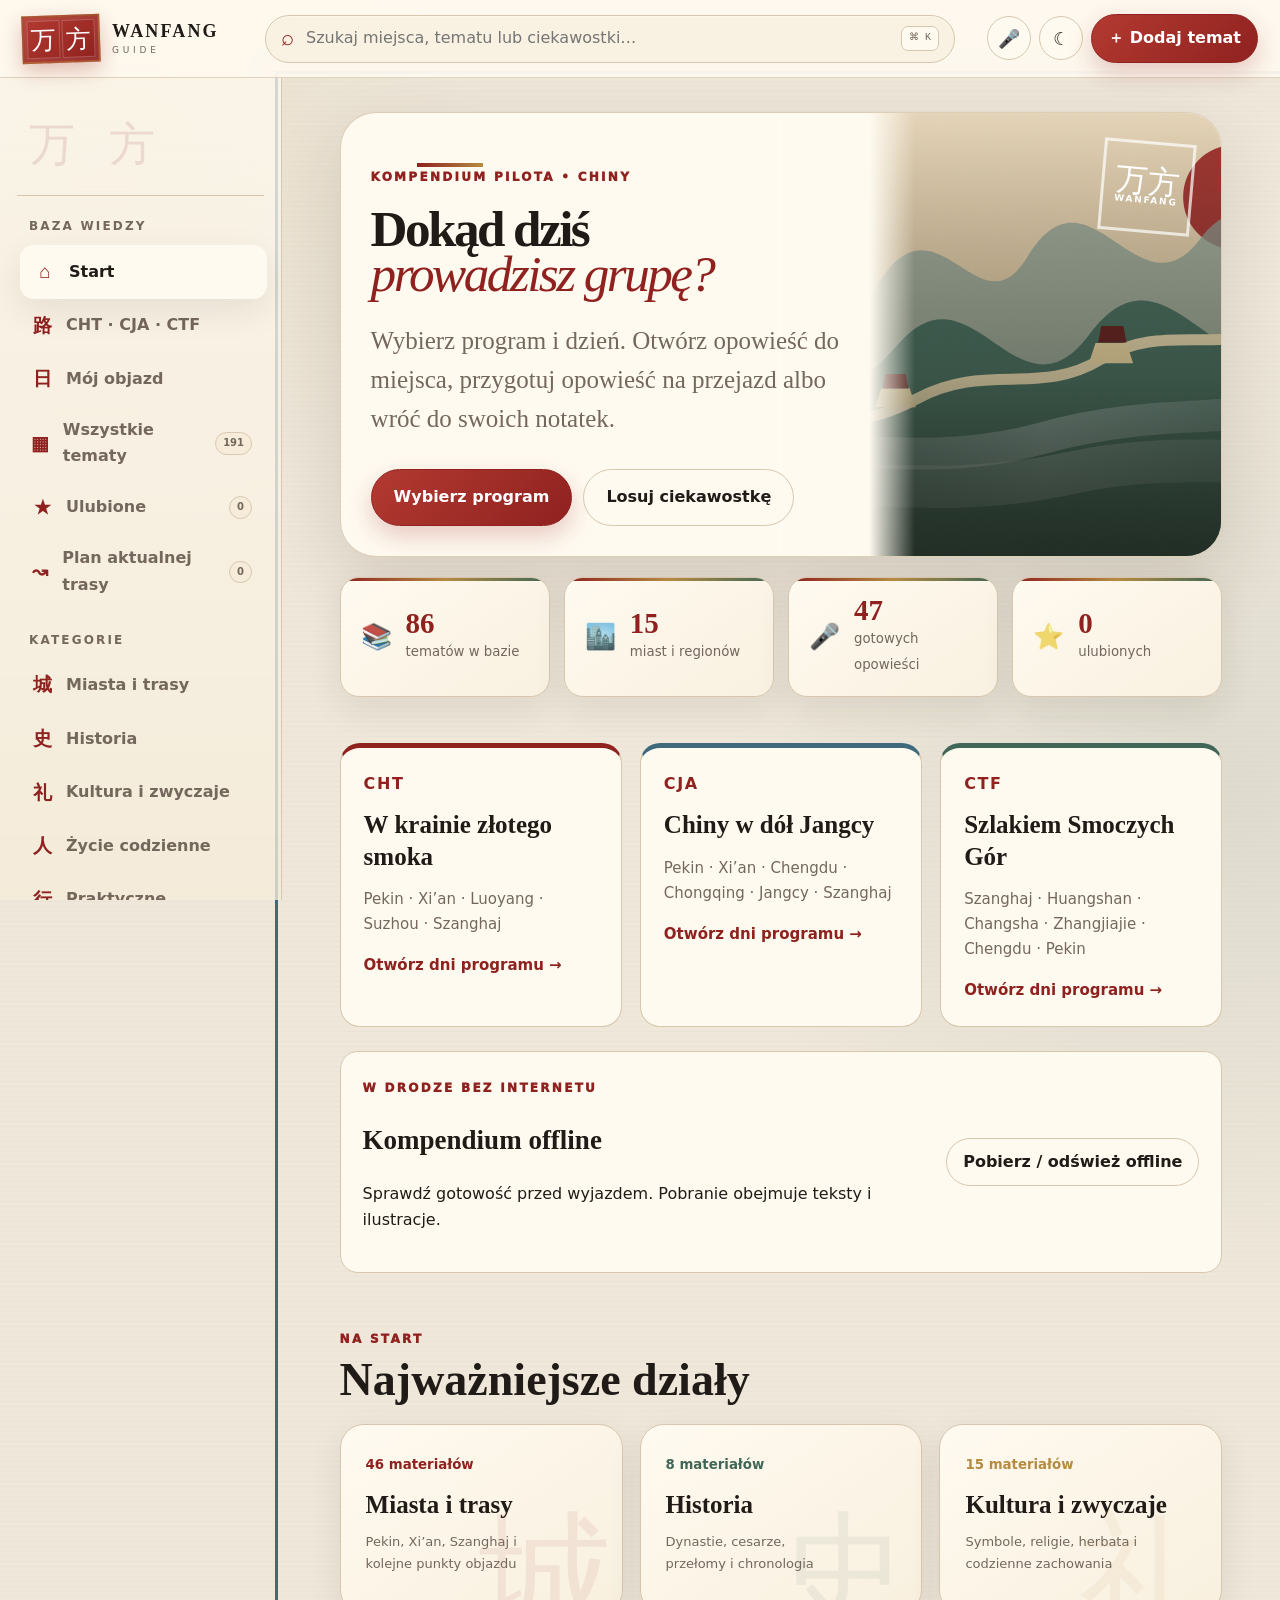
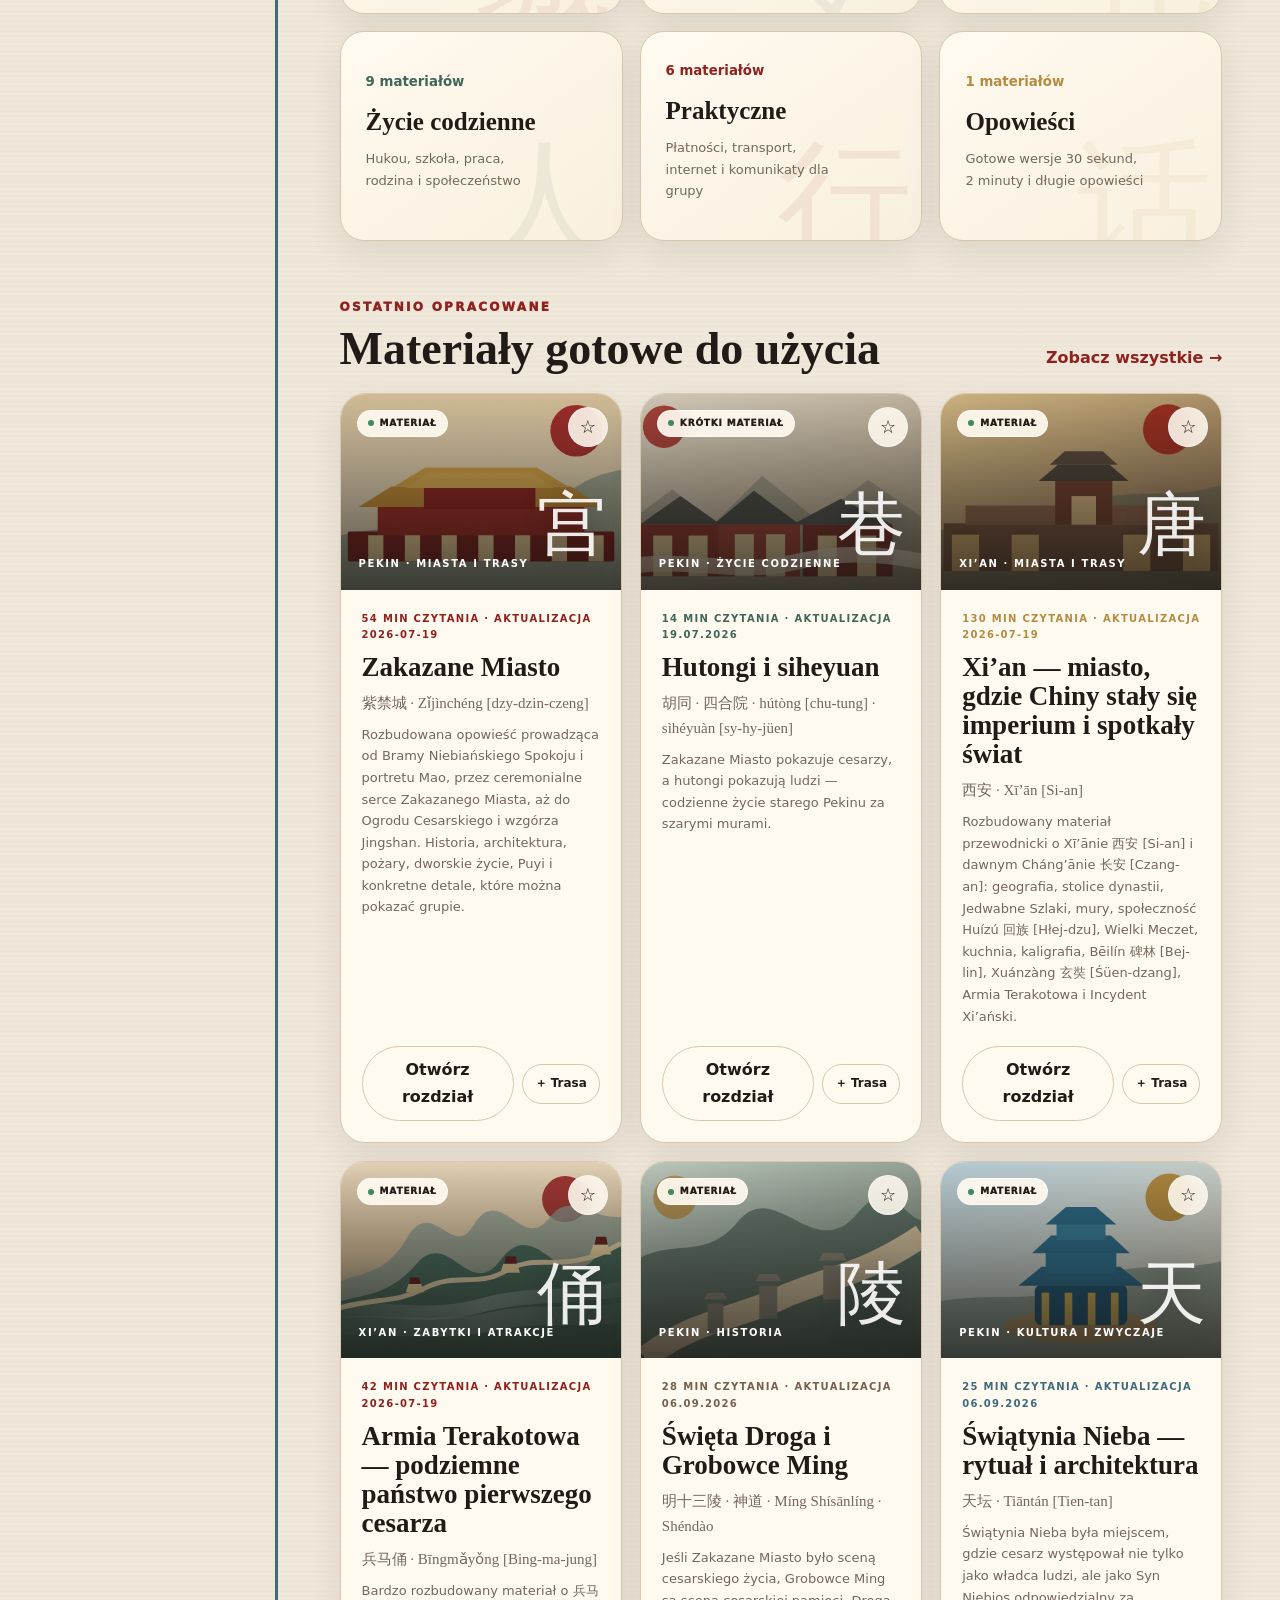
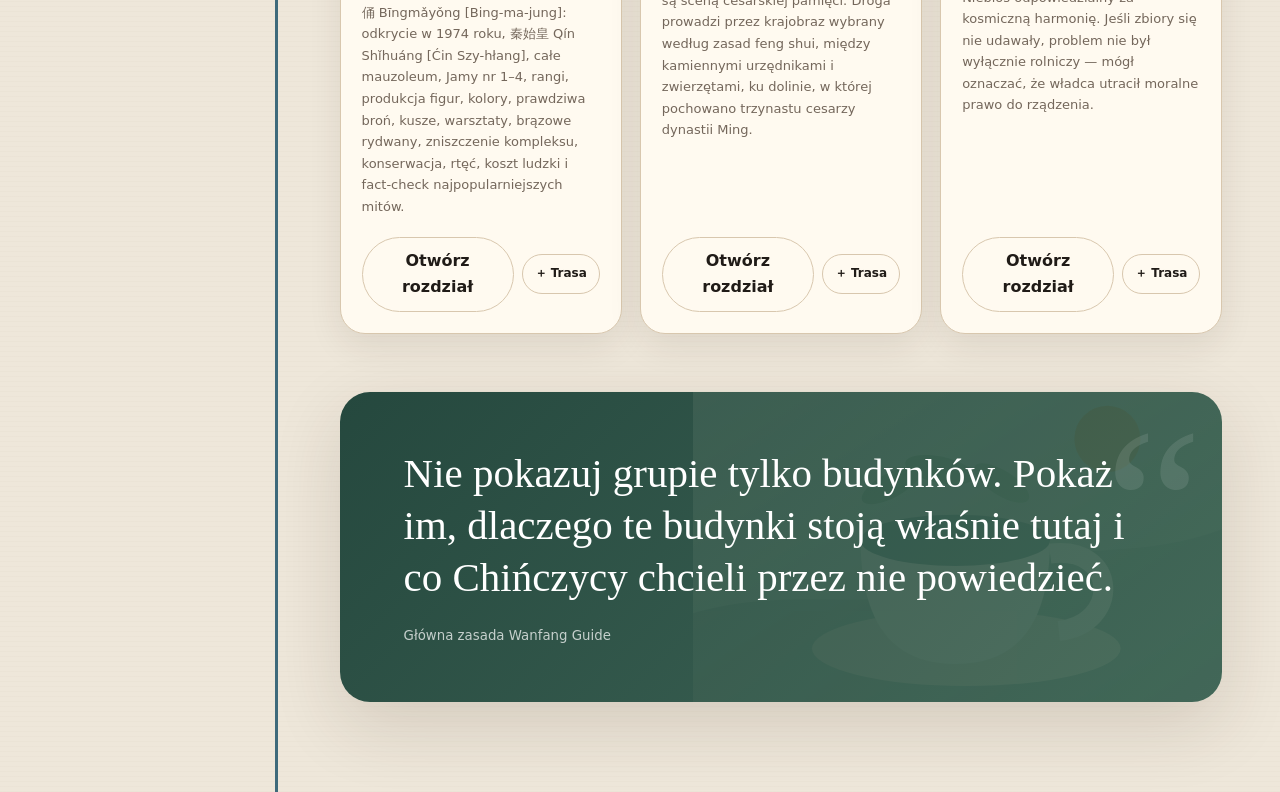
==== commit 3b1ad880: "Integrate full CTF narratives, correct topic bindings and add fact, legend and guide notes" ====
--- a/index.html
+++ b/index.html
@@ -3,12 +3,13 @@
 <head>
   <meta charset="utf-8">
   <meta name="viewport" content="width=device-width, initial-scale=1">
-  <meta name="wanfang-version" content="0.9">
+  <meta name="wanfang-version" content="2026.09.10">
   <meta name="description" content="Kompendium pilota po Chinach: CHT, CJA i CTF, programy dzień po dniu, pełne opowieści i atlas tematów.">
   <meta name="theme-color" content="#7d171d">
   <title>Wanfang Guide — przewodnik dla przewodnika</title>
   <link rel="stylesheet" href="assets/style.css">
   <link rel="stylesheet" href="assets/compendium.css">
+  <link rel="stylesheet" href="assets/ctf-notes.css">
   <link rel="manifest" href="manifest.webmanifest">
   <script defer src="data/topics.js"></script>
   <script defer src="data/compendium-topics.js"></script>
@@ -16,6 +17,9 @@
   <script defer src="data/programs.js"></script>
   <script defer src="data/catalog.js"></script>
   <script defer src="data/expanded-topics.js"></script>
+  <script defer src="data/ctf-materials.js"></script>
+  <script defer src="data/ctf-revision.js"></script>
+  <script defer src="data/ctf-revision-links.js"></script>
   <script defer src="assets/compendium-core.js"></script>
   <script defer src="assets/compendium.js"></script>
   <script defer src="assets/app.js"></script>
@@ -180,7 +184,7 @@
   </div>
 
   <nav class="mobile-primary-nav" id="mobilePrimaryNav" aria-label="Główne menu mobilne">
-    <a href="#programs" data-mobile-tab="day"><span aria-hidden="true">日</span><strong>Dzień</strong></a>
+    <a href="#program/CTF/praktyka" data-mobile-tab="day"><span aria-hidden="true">日</span><strong>Dzień</strong></a>
     <a href="#topics" data-mobile-tab="topics"><span aria-hidden="true">▦</span><strong>Tematy</strong></a>
     <a href="#trip" data-mobile-tab="plan"><span aria-hidden="true">路</span><strong>Plan</strong></a>
   </nav>
--- a/assets/style.css
+++ b/assets/style.css
@@ -411,7 +411,17 @@
   .topic-photo img{max-height:430px;object-fit:cover}
 }
 
-/* Czytanie mobilne: stała kotwica sekcji i oszczędne znaczniki treści */
+/* Compact reading pages: no overlapping section labels or oversized banners. */
+.topic-view .topic-hero{display:block;min-height:0}
+.topic-view .topic-toolbar{position:static}
+.topic-view .topic-toc{scroll-margin-top:calc(var(--topbar) + 14px)}
+.reading-section-anchor{display:none!important}
+.reading-toc-return{position:fixed;right:16px;bottom:18px;z-index:195;border:1px solid var(--line);border-radius:999px;background:var(--paper);color:var(--ink);padding:11px 15px;font:700 13px/1.3 system-ui;box-shadow:var(--shadow-soft);cursor:pointer}
+.reading-toc-return[hidden]{display:none}
+.topic-view{padding-bottom:65px}
+@media(max-width:650px){.reading-toc-return{bottom:calc(76px + env(safe-area-inset-bottom))}.topic-view .topic-hero-copy{padding:24px 18px}}
+@media print{.reading-toc-return{display:none!important}}
+/* Reading emphasis */
 .reading-section-anchor{display:flex;align-items:center;gap:10px;max-width:900px;margin:0 0 18px;padding:8px 11px;border-left:4px solid var(--topic-accent);background:color-mix(in srgb,var(--topic-accent) 7%,var(--paper));border-radius:0 10px 10px 0}.reading-section-anchor span{flex:0 0 auto;color:var(--topic-accent);font:850 10px/1.2 Inter,system-ui,sans-serif;letter-spacing:.08em;text-transform:uppercase}.reading-section-anchor strong{overflow:hidden;text-overflow:ellipsis;white-space:nowrap;font:750 13px/1.3 Inter,system-ui,sans-serif}
 .reading-context,.reading-curiosity,.reading-takeaway{max-width:900px;padding:15px 17px!important;border-radius:0 12px 12px 0;margin:18px 0!important}.reading-context{border-left:5px solid var(--red)!important;background:color-mix(in srgb,var(--red) 8%,var(--paper))!important}.reading-curiosity{border-left:5px solid var(--gold)!important;background:color-mix(in srgb,var(--gold) 13%,var(--paper))!important}.reading-takeaway{border-left:5px solid var(--jade)!important;background:color-mix(in srgb,var(--jade) 10%,var(--paper))!important}
 .article-section p.reading-context,.article-section p.reading-curiosity,.article-section p.reading-takeaway{padding:14px 16px!important}
--- a/assets/compendium.css
+++ b/assets/compendium.css
@@ -18,7 +18,7 @@
 #compendiumView textarea{line-height:1.7;resize:vertical}
 .source-note{color:var(--muted);font-size:15px;line-height:1.7}
 .day-columns{display:grid;grid-template-columns:minmax(0,2fr) minmax(230px,1fr);gap:24px;margin:24px 0}
-.day-topic-hub,.day-topic-footer{background:var(--paper);border:1px solid var(--line);border-radius:20px;padding:22px;margin:22px 0;scroll-margin-top:95px}.day-topic-hub h2{font:700 34px/1.2 Georgia,serif;margin:6px 0}.day-topic-buttons{display:flex;flex-wrap:wrap;gap:9px;margin:16px 0}.day-topic-buttons .button,.day-topic{min-height:46px;text-align:left;border:1px solid var(--line);border-radius:14px;background:var(--paper-2);color:var(--ink);padding:11px 14px;font-weight:750;text-decoration:none}.day-topic-buttons .button:hover,.day-topic:hover{border-color:var(--red);color:var(--red)}.day-topic small{display:block;color:var(--red);font-size:11px}.day-topic-editor{border-top:1px solid var(--line);margin-top:18px;padding-top:17px}.day-topic-editor>summary{color:var(--red)}.selected-topics{display:flex;flex-wrap:wrap;gap:8px;margin:16px 0}.selected-topics>span{display:flex;align-items:center;gap:5px;background:var(--paper-2);border:1px solid var(--line);border-radius:999px;padding:4px 5px 4px 12px;font-size:13px}.selected-topics .button{width:32px;height:32px;padding:0;border-radius:50%}.topic-add-row{display:flex;align-items:end;gap:9px}.topic-add-row label{flex:1}.day-topic-footer{border-style:dashed}.day-topic-footer>strong{font:700 25px/1.2 Georgia,serif}.material-actions{display:flex;justify-content:space-between;gap:10px;margin:28px 0 8px;padding-top:18px;border-top:1px solid var(--line)}
+.day-topic-hub,.day-topic-footer{background:var(--paper);border:1px solid var(--line);border-radius:20px;padding:22px;margin:22px 0;scroll-margin-top:95px}.day-topic-hub h2{font:700 34px/1.2 Georgia,serif;margin:6px 0}.day-topic-buttons{display:flex;flex-wrap:wrap;gap:9px;margin:16px 0}.day-topic-buttons .button,.day-topic{min-height:46px;text-align:left;border:1px solid var(--line);border-radius:14px;background:var(--paper-2);color:var(--ink);padding:11px 14px;font-weight:750;text-decoration:none}.day-topic-buttons .button:hover,.day-topic:hover{border-color:var(--red);color:var(--red)}.day-topic small{display:block;color:var(--red);font-size:11px}.day-topic-editor{border-top:1px solid var(--line);margin-top:18px;padding-top:17px;scroll-margin-top:90px}.day-topic-editor>summary{color:var(--red);font-size:16px}.day-topic-editor>h3{font:700 22px/1.3 Georgia,serif;margin:20px 0 8px}.selected-topics{display:grid;margin:8px 0 22px}.selected-topic-row{display:grid;grid-template-columns:32px minmax(0,1fr) auto;align-items:center;gap:9px;padding:9px 0;border-bottom:1px solid var(--line)}.selected-topic-row .topic-order{display:grid;place-items:center;width:30px;height:30px;border-radius:50%;background:var(--paper-2);font-weight:800}.selected-topic-row>a{min-width:0;color:var(--ink);text-decoration:none}.selected-topic-row strong,.selected-topic-row small{display:block}.selected-topic-row strong{font-size:14px}.selected-topic-row small{color:var(--muted);font-size:11px;margin-top:2px}.selected-topic-row>div{display:flex;gap:4px}.selected-topic-row .button{width:34px;height:34px;padding:0;border-radius:50%}.selected-topic-row .button:last-child{color:var(--red)}.day-topic-picker{padding:16px;border:1px solid var(--line);border-radius:15px;background:var(--paper-2)}.day-topic-picker>label{display:grid;gap:6px;font-weight:750}.day-topic-picker>div{max-height:460px;overflow:auto;margin-top:10px}.day-topic-choice{display:grid;grid-template-columns:minmax(0,1fr) auto;align-items:center;gap:9px;padding:10px 2px;border-bottom:1px solid var(--line)}.day-topic-choice>a{min-width:0;color:var(--ink);text-decoration:none}.day-topic-choice strong,.day-topic-choice small{display:block}.day-topic-choice strong{font-size:14px}.day-topic-choice small{color:var(--muted);font-size:11px;margin-top:3px}.day-topic-choice .button{width:40px;height:40px;padding:0;border-radius:50%;color:var(--red)}.day-topic-footer{border-style:dashed}.day-topic-footer>strong{font:700 25px/1.2 Georgia,serif}.material-actions{display:flex;justify-content:space-between;gap:10px;margin:28px 0 8px;padding-top:18px;border-top:1px solid var(--line)}
 .day-checks,.quick-panel,.source-panel,.offline-panel,.full-materials{background:var(--paper);border:1px solid var(--line);border-radius:18px;padding:22px;margin:22px 0}
 .day-checks{align-self:start;margin-top:0}.day-checks li{margin:10px 0}.day-checks h2,.quick-panel h2,.offline-panel h2{font:700 27px/1.3 Georgia,serif}
 .resource-row,.catalog-row{display:flex;gap:14px;align-items:center;border-bottom:1px solid var(--line);padding:16px 0;flex-wrap:wrap}
@@ -37,8 +37,10 @@
 .day-pagination{display:flex;justify-content:space-between;gap:15px;margin:30px 0}.offline-panel{display:flex;align-items:center;justify-content:space-between;gap:20px}.offline-panel>div{flex:1}
 .source-panel{font-size:14px}.source-panel ul{overflow-wrap:anywhere}.related-days li{margin-bottom:14px}
 .topic-library-controls{position:sticky;top:calc(var(--topbar) + 8px);z-index:45;background:color-mix(in srgb,var(--paper) 95%,transparent);border:1px solid var(--line);border-radius:18px;padding:16px;margin:16px 0;box-shadow:var(--shadow-soft);backdrop-filter:blur(15px)}
-.topic-target-row,.topic-filter-row{display:grid;grid-template-columns:1fr 1fr;gap:12px}.topic-filter-row{grid-template-columns:2fr 1fr 1fr;margin-top:12px}.topic-library-controls label{display:grid;gap:6px;font-size:13px;font-weight:750}.topics-summary{color:var(--muted);font-size:14px;margin:16px 0 5px}
-.mobile-topic-results{display:grid}.mobile-topic-row{display:grid;grid-template-columns:minmax(0,1fr) auto;align-items:center;gap:12px;border-bottom:1px solid var(--line);padding:13px 6px}.mobile-topic-row>label{display:flex;align-items:center;gap:12px;min-width:0;cursor:pointer}.mobile-topic-row input{width:22px;height:22px;flex:0 0 auto}.mobile-topic-row strong,.mobile-topic-row small{display:block}.mobile-topic-row strong{font-size:15px;line-height:1.3}.mobile-topic-row small{color:var(--muted);font-size:12px;margin-top:4px}.mobile-topic-actions{display:flex;align-items:center;gap:5px}.mobile-topic-actions>a{color:var(--red);font-size:13px;font-weight:750;text-decoration:none;white-space:nowrap}.mobile-topic-actions .button{width:34px;height:34px;padding:0;border-radius:50%;color:var(--red)}.mobile-topic-row.is-assigned{background:color-mix(in srgb,var(--jade) 7%,transparent)}
+.topic-target-row,.topic-filter-row{display:grid;grid-template-columns:1fr 1fr;gap:12px}.topic-filter-row{grid-template-columns:2fr 1fr 1fr}.topic-library-controls label{display:grid;gap:6px;font-size:13px;font-weight:750}.topics-target-picker{margin-top:12px;padding-top:12px;border-top:1px solid var(--line)}.topics-target-picker>summary{font-size:13px;color:var(--muted)}.topics-target-picker>summary strong{color:var(--ink)}.topics-target-picker .topic-target-row{margin-top:12px}.topics-summary{color:var(--muted);font-size:14px;margin:16px 0 5px}
+.mobile-topic-results{display:grid}.mobile-topic-row{display:grid;grid-template-columns:minmax(0,1fr) auto;align-items:center;gap:12px;border-bottom:1px solid var(--line);padding:13px 6px}.mobile-topic-read{display:block;min-width:0;color:var(--ink);text-decoration:none}.mobile-topic-row strong,.mobile-topic-row small{display:block}.mobile-topic-row strong{font-size:15px;line-height:1.3}.mobile-topic-row small{color:var(--muted);font-size:12px;margin-top:4px}.mobile-topic-actions{display:flex;align-items:center;gap:5px}.mobile-topic-actions>a{color:var(--red);font-size:13px;font-weight:750;text-decoration:none;white-space:nowrap}.mobile-topic-actions .button{width:40px;height:40px;padding:0;border-radius:50%;color:var(--red)}.mobile-topic-actions .button:disabled{color:var(--jade);opacity:1}.mobile-topic-row.is-assigned{background:color-mix(in srgb,var(--jade) 7%,transparent)}
+.plan-day-launcher{padding:18px;border:1px solid var(--line);border-radius:18px;background:var(--paper)}.plan-day-launcher>label{display:grid;gap:7px;font-weight:750}.plan-day-launcher .work-actions{margin-bottom:0}
+.program-list-section{margin-top:34px;padding-top:28px;border-top:1px solid var(--line)}.program-list-section>h2{font:700 clamp(28px,4vw,40px)/1.15 Georgia,serif;margin:8px 0 20px}.own-trip-grid{margin-top:22px}
 .topic-assign-bar{position:sticky;bottom:10px;z-index:80;display:grid;grid-template-columns:minmax(0,1fr) auto auto;align-items:center;gap:8px;background:color-mix(in srgb,var(--paper) 96%,transparent);border:1px solid var(--line);border-radius:16px;padding:10px;margin:18px 0 0;box-shadow:var(--shadow);backdrop-filter:blur(15px)}.topic-assign-bar small,.topic-assign-bar strong{display:block}.topic-assign-bar small{color:var(--muted);font-size:12px}.topic-assign-bar strong{font-size:14px;margin-top:2px}.topic-assign-bar [data-action="assign-selected-topics"]{background:var(--red);color:#fff}
 .preparation-panel{margin:28px 0;padding:24px;border:1px solid var(--line);border-radius:18px;background:var(--paper-2)}
 .preparation-panel section{padding:12px 0}.preparation-panel h3{font-size:18px}.notes-panel label+label{margin-top:18px}
@@ -48,7 +50,7 @@
 button:disabled{opacity:.5;cursor:not-allowed}
 @media(max-width:1150px){.program-grid,.day-grid{grid-template-columns:repeat(2,minmax(0,1fr))}.catalog-filters{grid-template-columns:1fr 1fr}.day-columns{grid-template-columns:1fr}}
 @media(max-width:650px){.program-grid,.day-grid{grid-template-columns:1fr}.hero-panel{display:block;min-height:0}.hero-art{display:none}.hero-copy{padding:24px}.hero-copy h1{font-size:34px}.catalog-filters{grid-template-columns:1fr}.offline-panel{display:block}.resource-row>div,.catalog-row>div{flex-basis:100%}.page-header{padding-top:8px}.page-header h1{font-size:34px;line-height:1.05}.quick-panel,.day-checks,.source-panel,.full-materials,.day-topic-hub,.day-topic-footer{padding:16px}.day-topic-hub{margin-top:14px}.day-topic-buttons{display:grid;grid-template-columns:1fr;gap:8px}.day-topic-buttons .button,.day-topic{width:100%}.topic-add-row{display:grid;grid-template-columns:1fr 1fr}.topic-add-row label{grid-column:1/-1}.full-material>summary{display:block;font-size:18px}.full-material>summary small{display:block;margin-top:6px;white-space:normal}.reading-copy{font-size:18px;line-height:1.72}.full-material .reading-copy h3{font-size:24px}.material-actions{position:sticky;bottom:8px;background:color-mix(in srgb,var(--paper) 94%,transparent);padding:8px;border:1px solid var(--line);border-radius:14px;z-index:20}.material-actions .button{font-size:13px;padding:10px}.day-pagination .button{font-size:14px}.topic-toolbar{flex-wrap:wrap}}
-@media(max-width:650px){body{padding-bottom:72px}.material-actions{bottom:80px}.mobile-primary-nav{position:fixed;display:grid;grid-template-columns:repeat(3,1fr);left:0;right:0;bottom:0;z-index:190;min-height:66px;padding:6px max(8px,env(safe-area-inset-right)) max(6px,env(safe-area-inset-bottom)) max(8px,env(safe-area-inset-left));background:color-mix(in srgb,var(--paper) 96%,transparent);border-top:1px solid var(--line);box-shadow:0 -8px 30px rgba(39,26,17,.12);backdrop-filter:blur(16px)}.mobile-primary-nav a{display:grid;place-items:center;align-content:center;gap:2px;min-height:50px;color:var(--muted);text-decoration:none;border-radius:12px}.mobile-primary-nav a span{font-size:19px;line-height:1}.mobile-primary-nav a strong{font-size:11px}.mobile-primary-nav a.active{color:var(--red);background:var(--paper-2)}.topic-library-controls{position:static;padding:13px;margin:12px 0}.topic-target-row,.topic-filter-row{grid-template-columns:1fr}.topic-filter-row{margin-top:9px}.topic-filter-row label:not(.topic-search){grid-template-columns:85px 1fr;align-items:center}.mobile-topic-row{padding:13px 2px}.mobile-topic-row>label{gap:10px}.mobile-topic-row>a{font-size:12px}.topic-assign-bar{bottom:76px;grid-template-columns:minmax(0,1fr) auto;padding:9px}.topic-assign-bar [data-action="clear-topic-selection"]{display:none}.topic-assign-bar [data-action="assign-selected-topics"]{min-height:44px}.topic-assign-bar strong{max-width:190px;white-space:nowrap;overflow:hidden;text-overflow:ellipsis}body.guide-mode .mobile-primary-nav{display:none}body.guide-mode{padding-bottom:0}}
+@media(max-width:650px){body{padding-bottom:72px}.material-actions{bottom:80px}.mobile-primary-nav{position:fixed;display:grid;grid-template-columns:repeat(3,1fr);left:0;right:0;bottom:0;z-index:190;min-height:66px;padding:6px max(8px,env(safe-area-inset-right)) max(6px,env(safe-area-inset-bottom)) max(8px,env(safe-area-inset-left));background:color-mix(in srgb,var(--paper) 96%,transparent);border-top:1px solid var(--line);box-shadow:0 -8px 30px rgba(39,26,17,.12);backdrop-filter:blur(16px)}.mobile-primary-nav a{display:grid;place-items:center;align-content:center;gap:2px;min-height:50px;color:var(--muted);text-decoration:none;border-radius:12px}.mobile-primary-nav a span{font-size:19px;line-height:1}.mobile-primary-nav a strong{font-size:11px}.mobile-primary-nav a.active{color:var(--red);background:var(--paper-2)}.topic-library-controls{position:static;padding:13px;margin:12px 0}.topic-target-row,.topic-filter-row{grid-template-columns:1fr}.topic-filter-row label:not(.topic-search){grid-template-columns:85px 1fr;align-items:center}.topics-target-picker .topic-target-row label{display:grid}.mobile-topic-row{padding:11px 2px}.mobile-topic-actions>a{display:none}.day-topic-picker{margin-left:-5px;margin-right:-5px;padding:12px}.day-topic-picker>div{max-height:55vh}.selected-topic-row{grid-template-columns:28px minmax(0,1fr) auto;gap:6px}.selected-topic-row>div{gap:2px}.selected-topic-row .button{width:32px;height:32px}.plan-day-launcher{padding:14px}.plan-day-launcher .work-actions{display:grid;grid-template-columns:1fr 1fr}.plan-day-launcher .work-actions .button{width:100%;text-align:center}.plan-day-launcher .work-actions [data-action="backup"],.plan-day-launcher .work-actions [data-action="print"]{font-size:12px;padding:9px}.day-grid .day-card{padding:16px;border-radius:15px}.day-grid .day-card h2{font-size:21px;margin:8px 0}.day-grid .day-card p{font-size:13px;margin:6px 0}body.guide-mode .mobile-primary-nav{display:none}body.guide-mode{padding-bottom:0}}
 @media(max-width:650px){#guideModeButton{display:none}}
 @media(max-width:380px){#themeButton{display:none}}
 @media print{.topbar,.sidebar,.sidebar-backdrop,.mobile-primary-nav,.work-actions,.day-pagination,.catalog-filters,.source-panel,.guide-mode-nav,.notes-actions,.topic-toolbar,.offline-panel,.resource-row button{display:none!important}.app-shell{display:block}main{padding:0;max-width:none}body{background:white;color:black}.day-columns,.day-grid{display:block}.day-card,.quick-panel,.day-checks,.preparation-panel{break-inside:avoid;box-shadow:none;border-radius:0}details:not([open])>:not(summary){display:block!important}.view:not(.active-view){display:none!important}.active-view{display:block!important}.hero-art{display:none}.reading-copy{font-size:12pt}.topic-layout{display:block}.topic-toc{display:none}}
--- a/assets/ctf-notes.css
+++ b/assets/ctf-notes.css
@@ -0,0 +1,13 @@
+blockquote.note-fact,blockquote.note-legend,blockquote.note-guide{--note-edge:#268053;--note-fill:rgba(38,128,83,.09);margin:1.5rem 0;padding:1.25rem 1.5rem;border:0;border-left:5px solid var(--note-edge);border-radius:0 1rem 1rem 0;background:var(--note-fill);font-family:Georgia,'Times New Roman',serif;font-size:1.08em;line-height:1.8;overflow-wrap:anywhere}
+blockquote.note-legend{--note-edge:#b78018;--note-fill:rgba(202,150,40,.13)}blockquote.note-guide{--note-edge:#3670aa;--note-fill:rgba(54,112,170,.10)}
+blockquote.note-fact>strong:first-child,blockquote.note-legend>strong:first-child,blockquote.note-guide>strong:first-child{display:block;font-family:system-ui,sans-serif;font-size:.82rem;font-weight:750;letter-spacing:.045em;margin:0 0 .6rem}blockquote p{margin:.4em 0}blockquote p:last-child{margin-bottom:0}
+blockquote.note-legend>p:first-of-type::first-letter{float:left;font-size:3.1em;line-height:.95;padding:.1em .12em 0 0;color:#b78018;font-weight:700}
+@media(prefers-color-scheme:dark){blockquote.note-fact{--note-edge:#71c397;--note-fill:rgba(79,157,113,.15)}blockquote.note-legend{--note-edge:#e5bd68;--note-fill:rgba(210,167,81,.15)}blockquote.note-guide{--note-edge:#88b6e6;--note-fill:rgba(89,147,204,.14)}}
+@media(max-width:600px){blockquote.note-fact,blockquote.note-legend,blockquote.note-guide{padding:1rem;font-size:1em;margin:1.1rem 0}}
+
+/* Match the application's explicit theme switch, including mobile reading mode. */
+body.dark blockquote.note-fact{--note-edge:#71c397;--note-fill:rgba(79,157,113,.18)}
+body.dark blockquote.note-legend{--note-edge:#e5bd68;--note-fill:rgba(210,167,81,.18)}
+body.dark blockquote.note-guide{--note-edge:#88b6e6;--note-fill:rgba(89,147,204,.18)}
+body.dark blockquote.note-legend>p:first-of-type::first-letter{color:#e5bd68}
+.note-fact,.note-legend,.note-guide{color:inherit;max-width:100%;box-sizing:border-box}
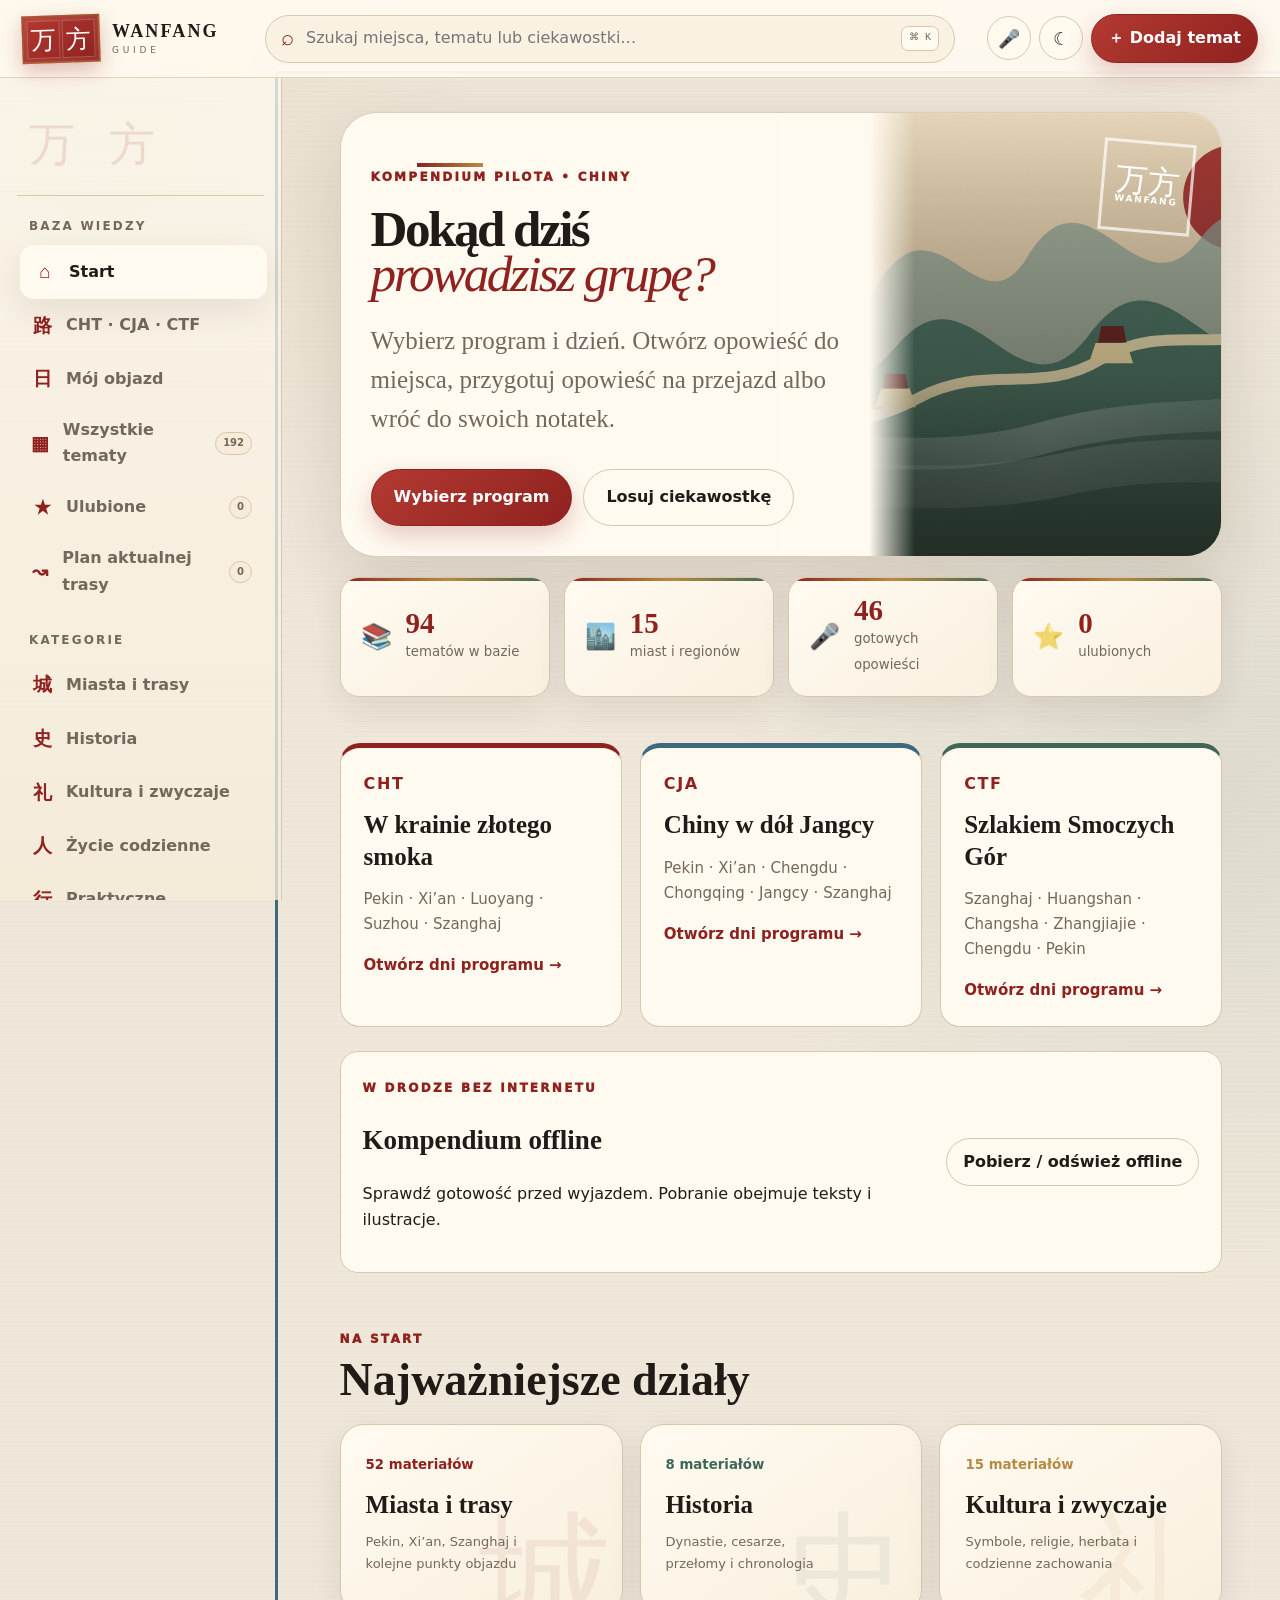
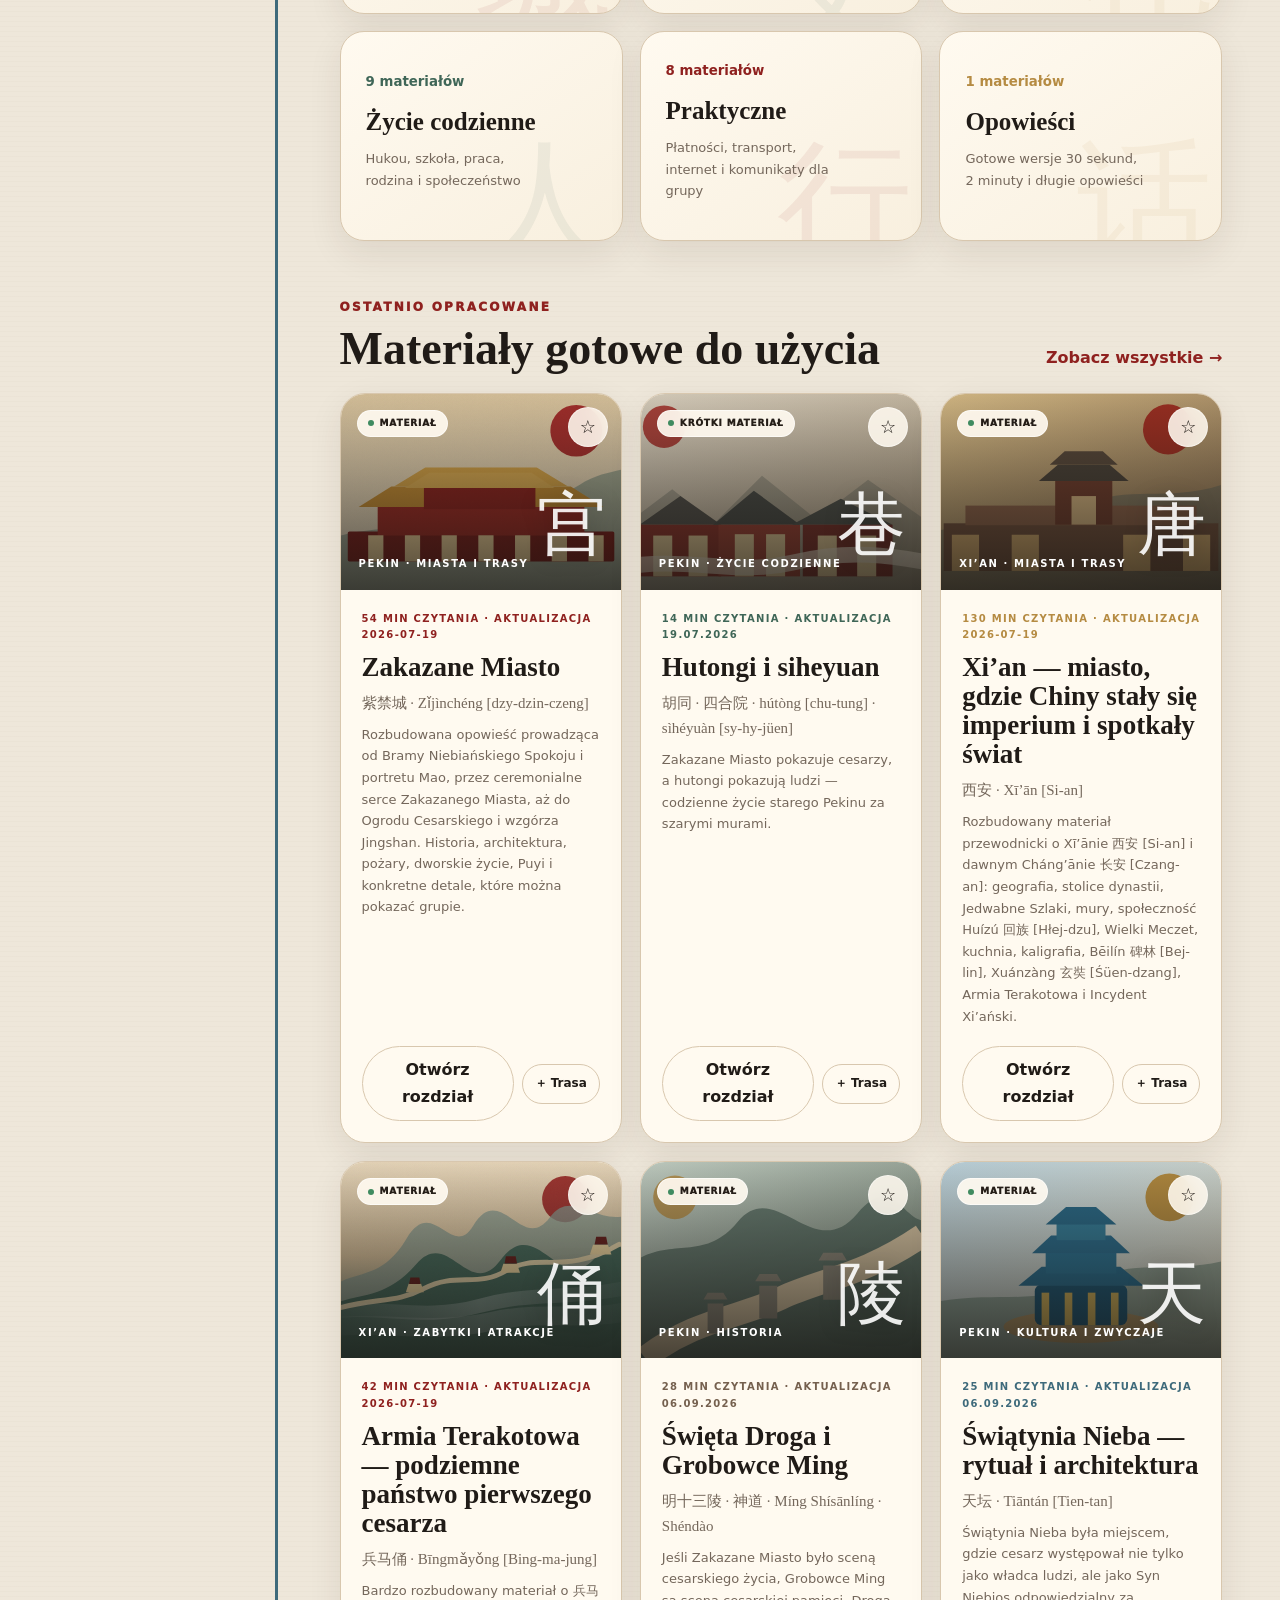
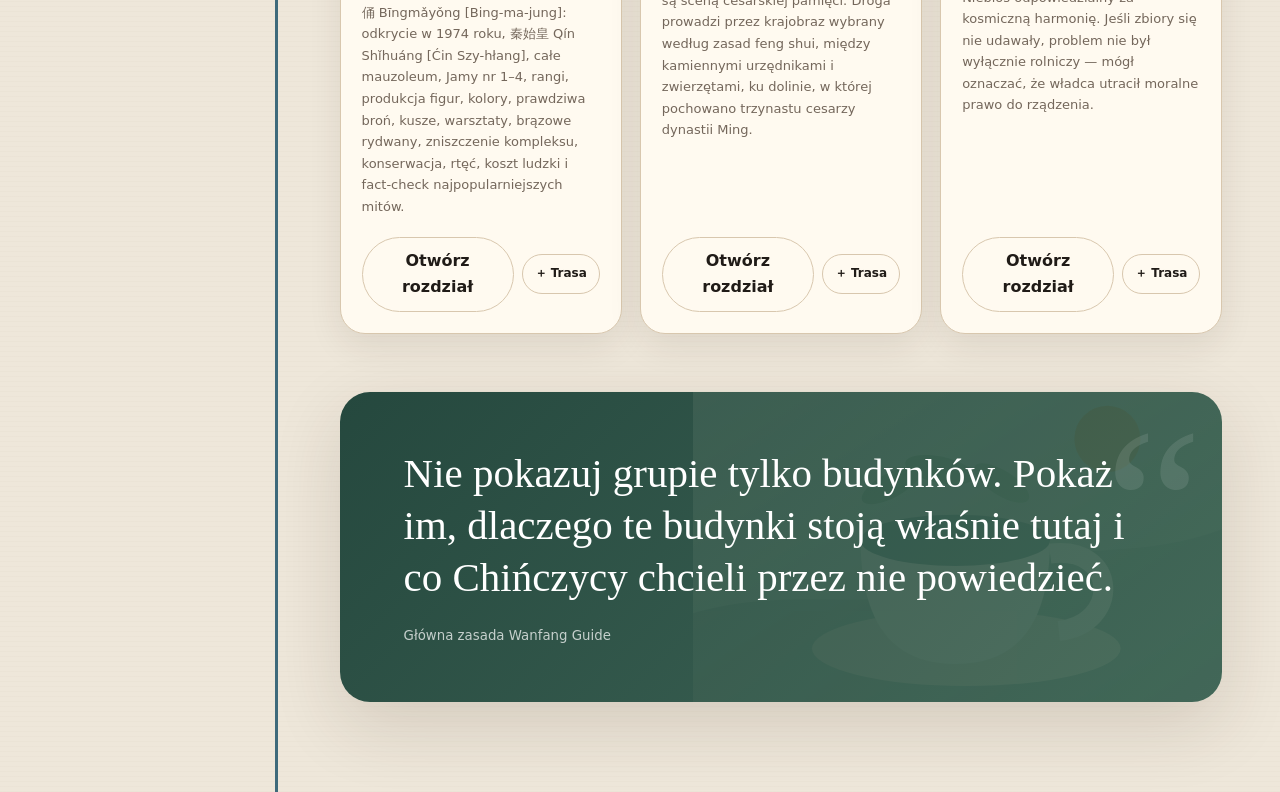
==== commit b268ff8d: "Expand Pudong and Shanghai CTF materials" ====
--- a/index.html
+++ b/index.html
@@ -20,6 +20,7 @@
   <script defer src="data/ctf-materials.js"></script>
   <script defer src="data/ctf-revision.js"></script>
   <script defer src="data/ctf-revision-links.js"></script>
+  <script defer src="data/pudong-materials.js"></script>
   <script defer src="assets/compendium-core.js"></script>
   <script defer src="assets/compendium.js"></script>
   <script defer src="assets/app.js"></script>
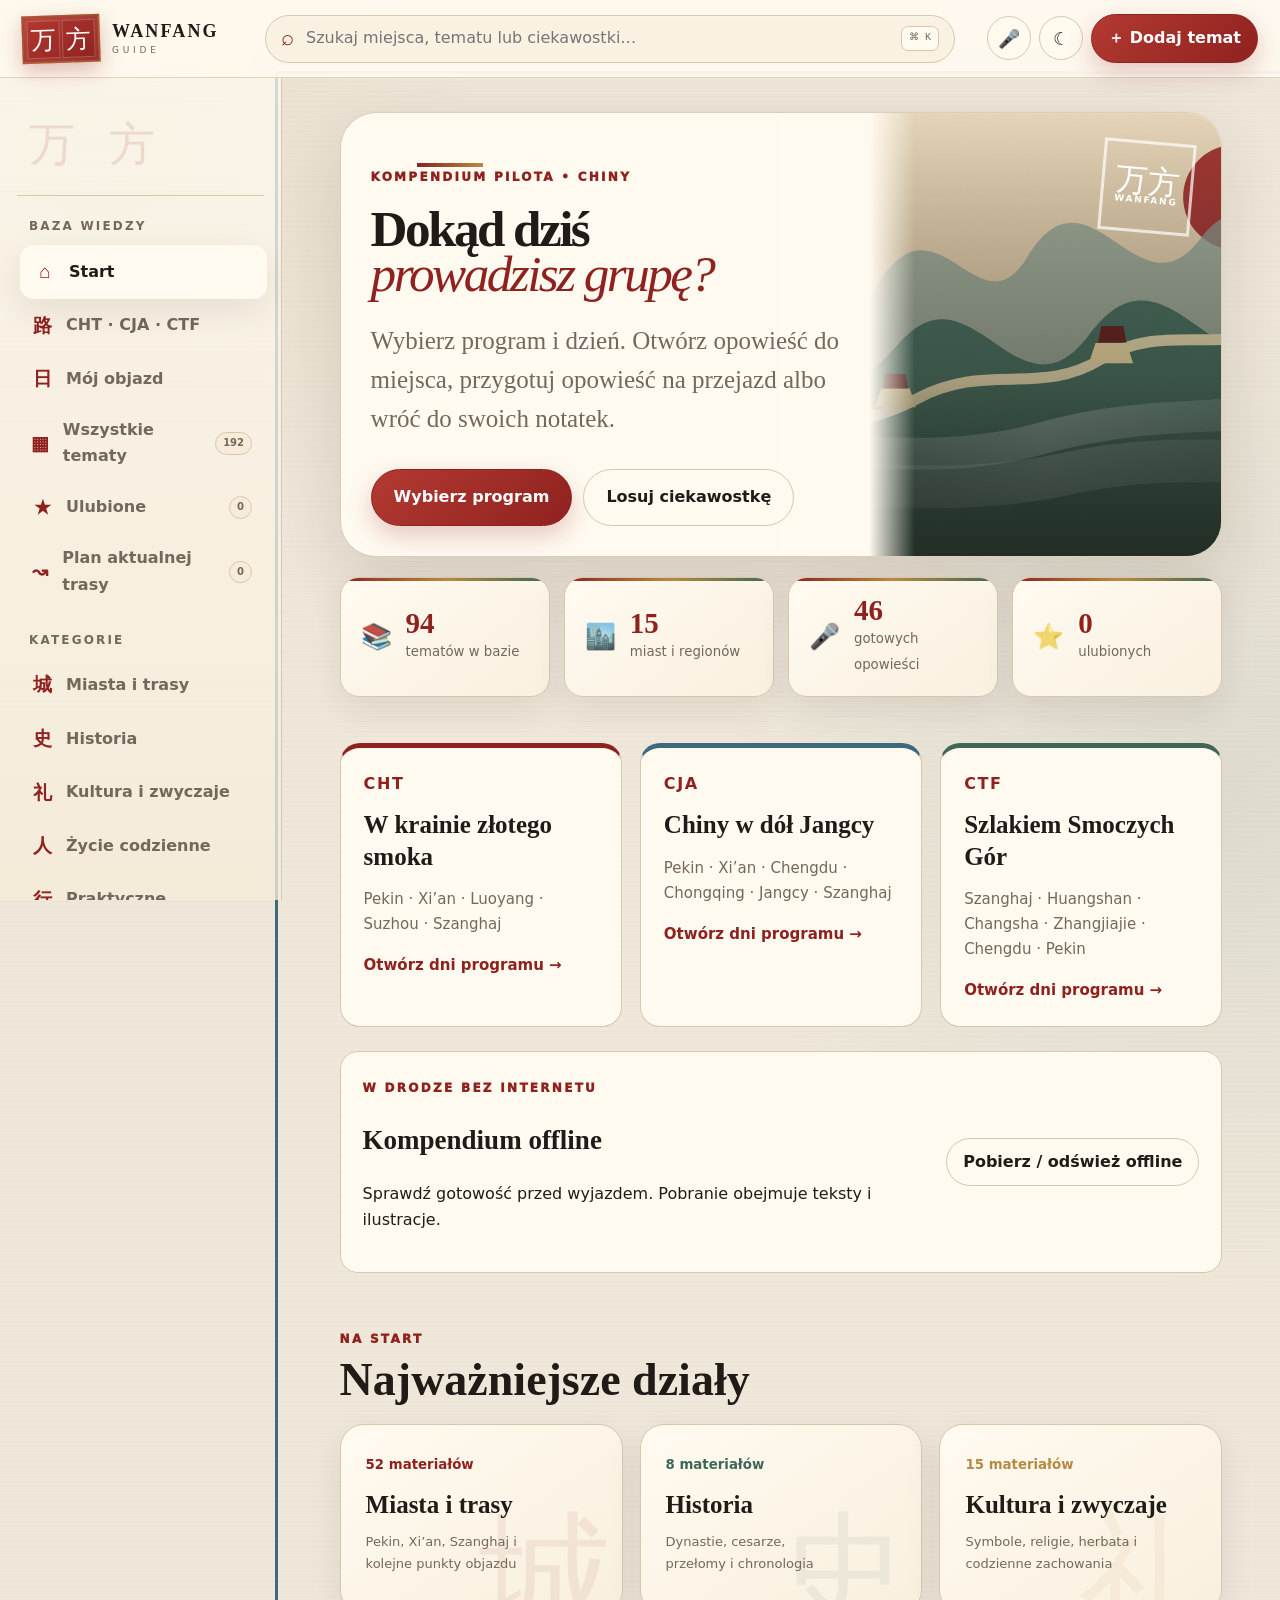
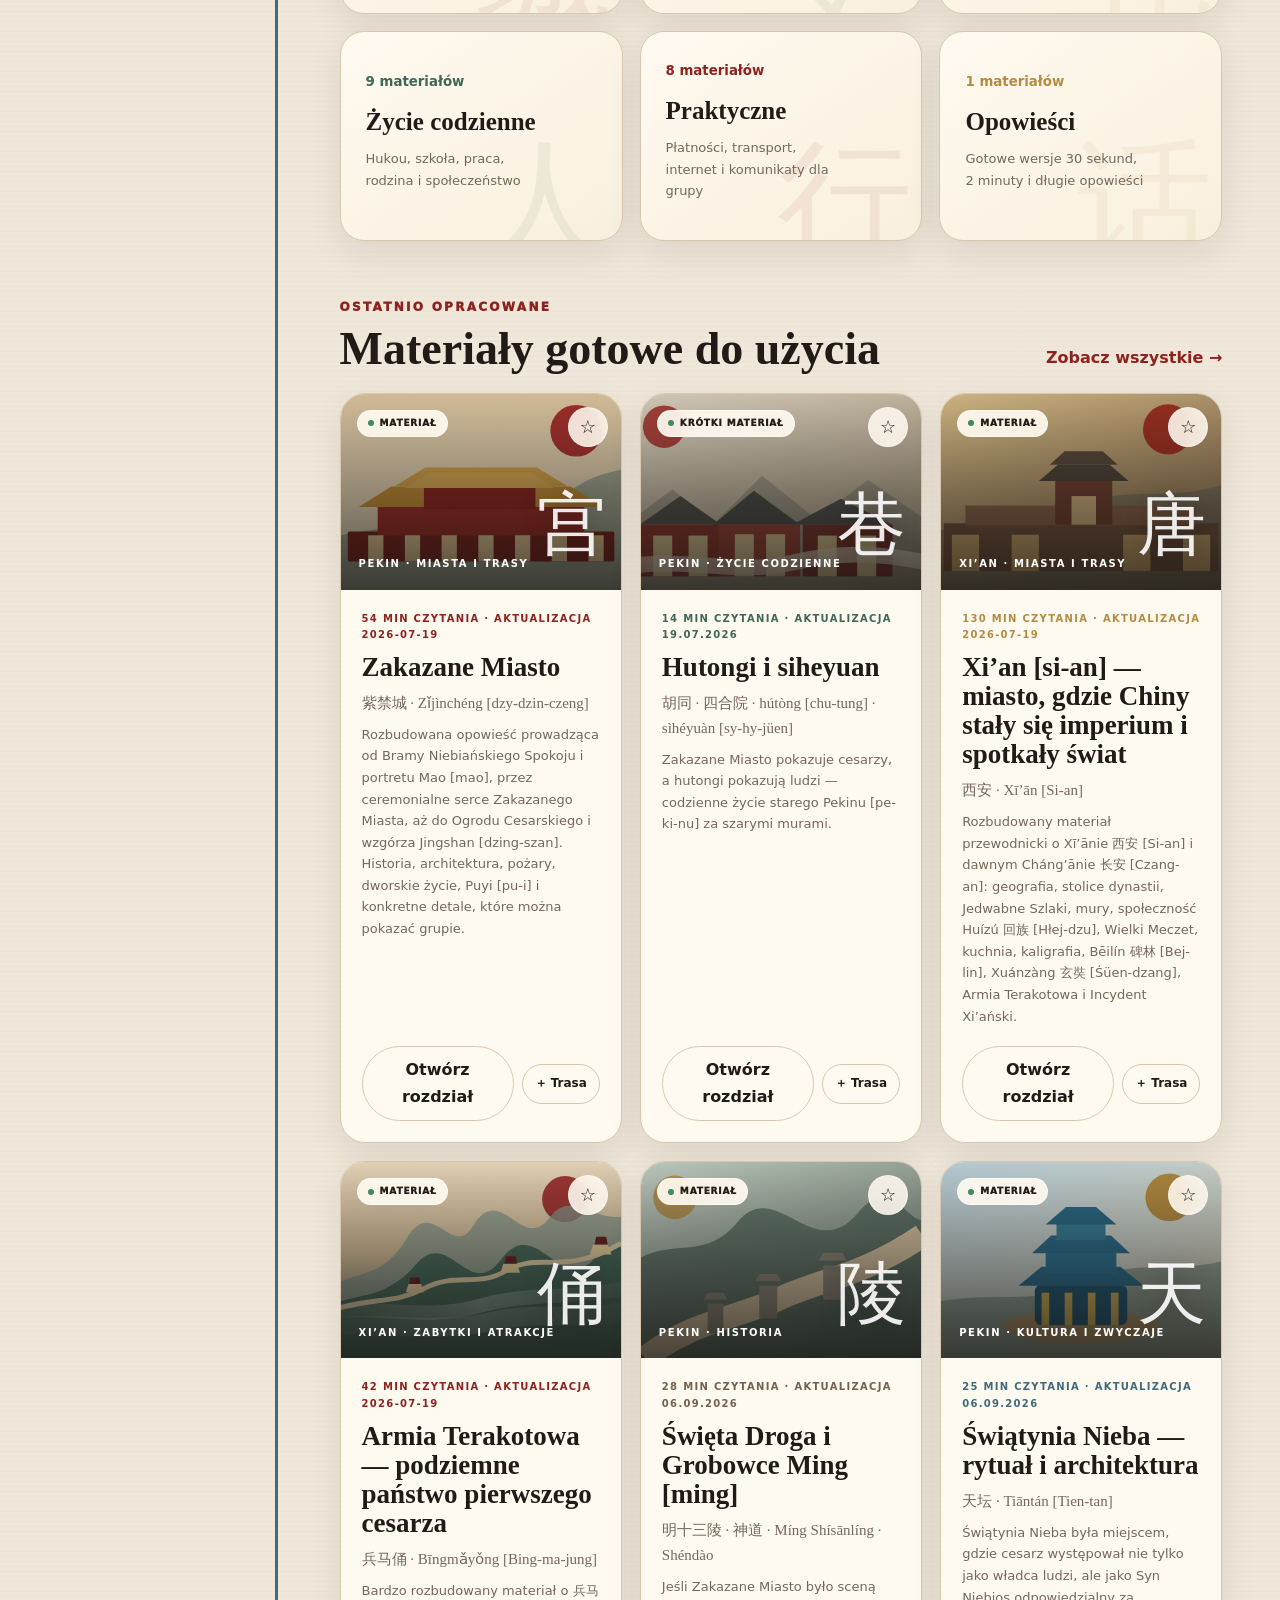
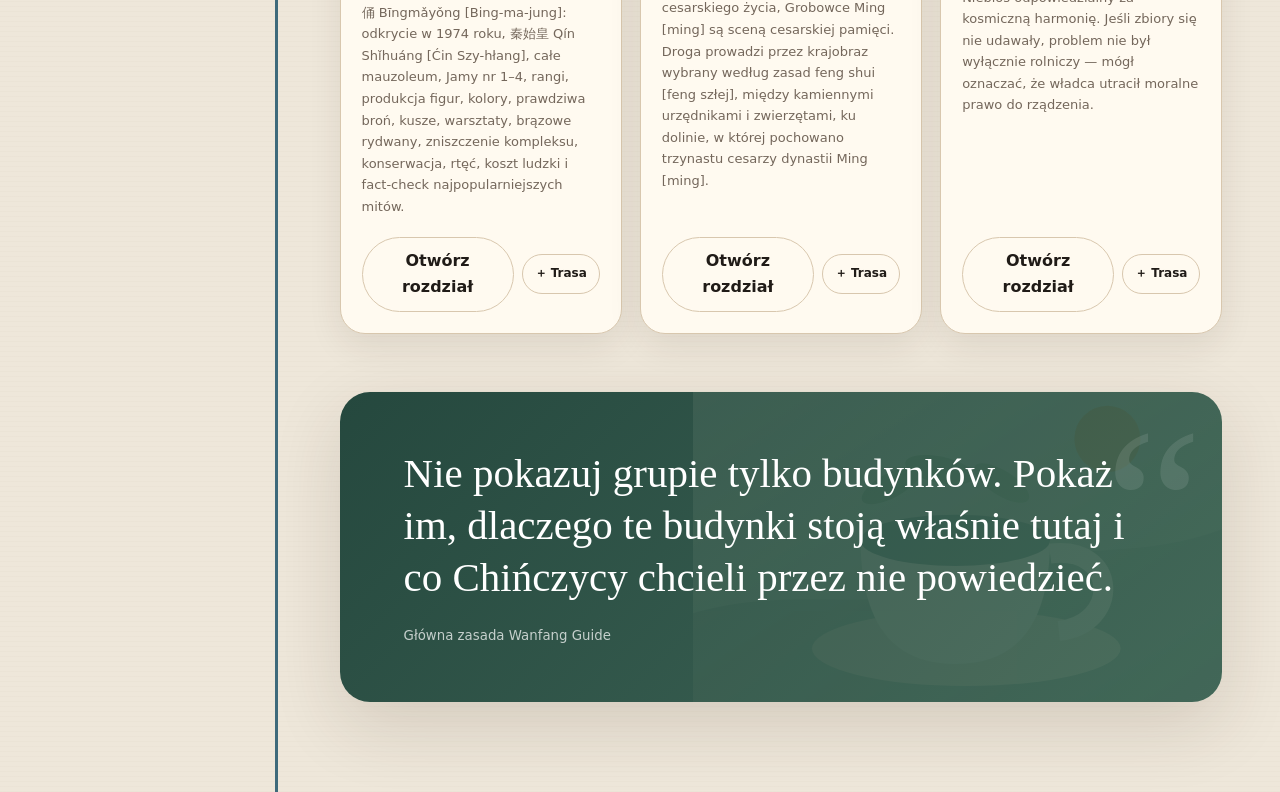
==== commit 796c1d15: "Revise general China compendium with full guide narration" ====
--- a/index.html
+++ b/index.html
@@ -21,6 +21,8 @@
   <script defer src="data/ctf-revision.js"></script>
   <script defer src="data/ctf-revision-links.js"></script>
   <script defer src="data/pudong-materials.js"></script>
+  <script defer src="data/general-revision.js"></script>
+  <script defer src="data/pronunciation.js"></script>
   <script defer src="assets/compendium-core.js"></script>
   <script defer src="assets/compendium.js"></script>
   <script defer src="assets/app.js"></script>
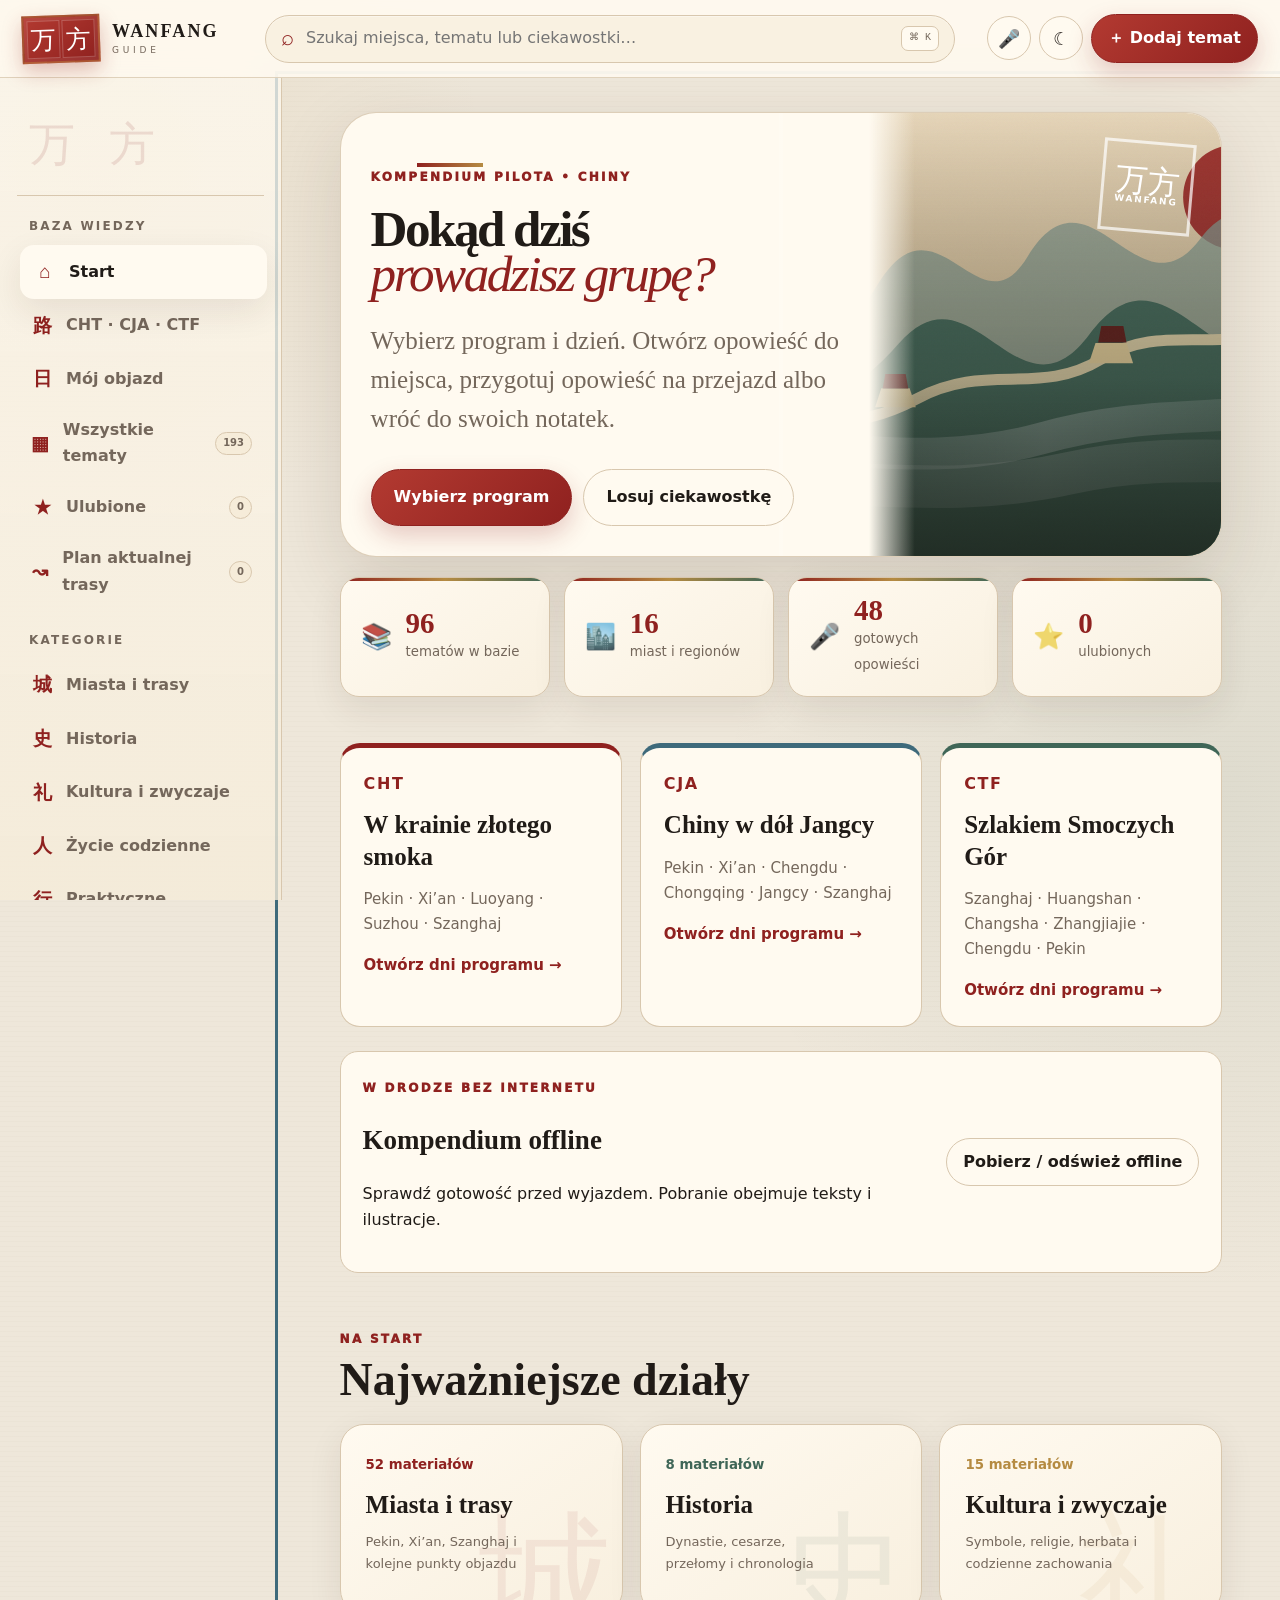
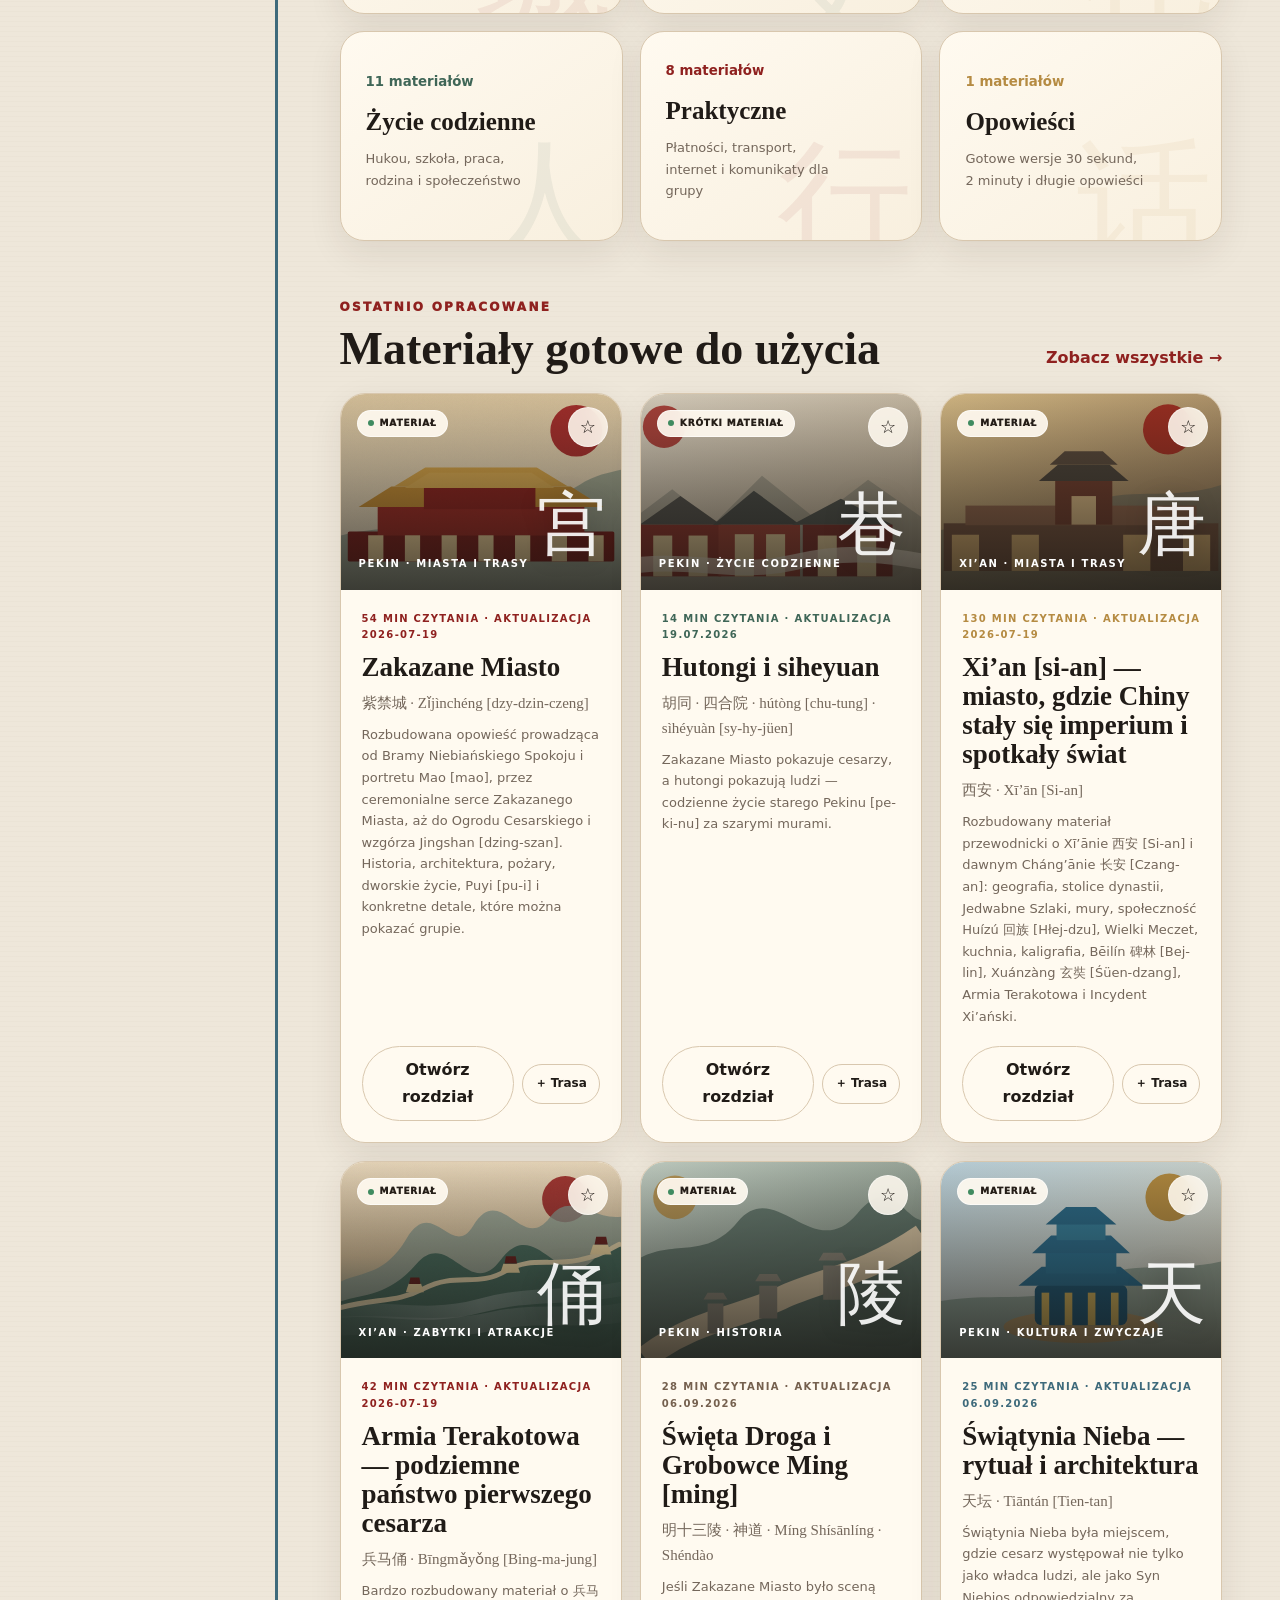
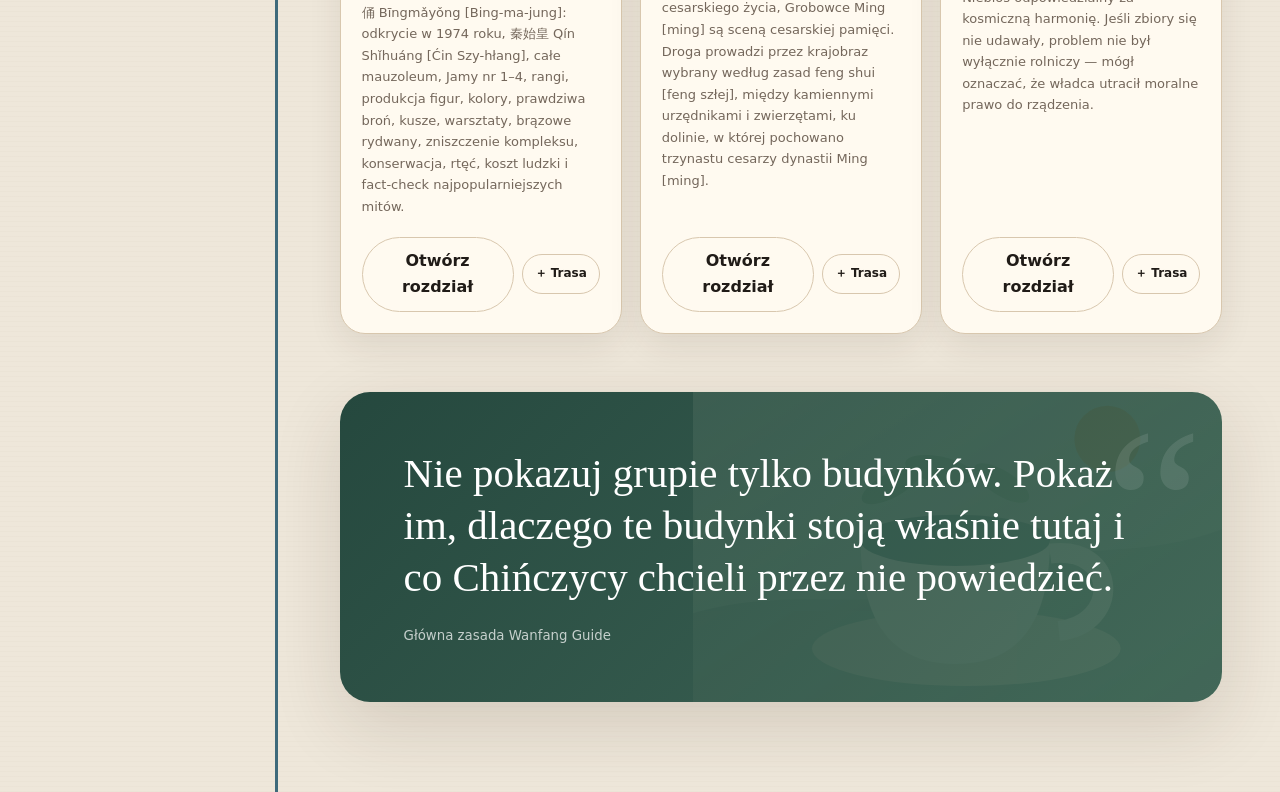
==== commit 9faabdaf: "Włącz rozdział nocnej gospodarki w kompendium" ====
--- a/index.html
+++ b/index.html
@@ -3,7 +3,7 @@
 <head>
   <meta charset="utf-8">
   <meta name="viewport" content="width=device-width, initial-scale=1">
-  <meta name="wanfang-version" content="2026.09.10">
+  <meta name="wanfang-version" content="2026.09.13">
   <meta name="description" content="Kompendium pilota po Chinach: CHT, CJA i CTF, programy dzień po dniu, pełne opowieści i atlas tematów.">
   <meta name="theme-color" content="#7d171d">
   <title>Wanfang Guide — przewodnik dla przewodnika</title>
@@ -22,6 +22,13 @@
   <script defer src="data/ctf-revision-links.js"></script>
   <script defer src="data/pudong-materials.js"></script>
   <script defer src="data/general-revision.js"></script>
+  <script defer src="data/night-economy.js"></script>
+  <script defer src="data/night-economy-transport.js"></script>
+  <script defer src="data/night-economy-food.js"></script>
+  <script defer src="data/night-economy-policy.js"></script>
+  <script defer src="data/night-economy-scale.js"></script>
+  <script defer src="data/night-economy-cities.js"></script>
+  <script defer src="data/night-economy-final.js"></script>
   <script defer src="data/pronunciation.js"></script>
   <script defer src="assets/compendium-core.js"></script>
   <script defer src="assets/compendium.js"></script>
@@ -215,4 +222,4 @@
     <div class="modal-actions"><button class="button" id="anotherFactButton">Losuj kolejną</button><button class="button primary" id="openFactTopicButton">Otwórz temat</button></div>
   </dialog>
 </body>
-</html>
+</html>
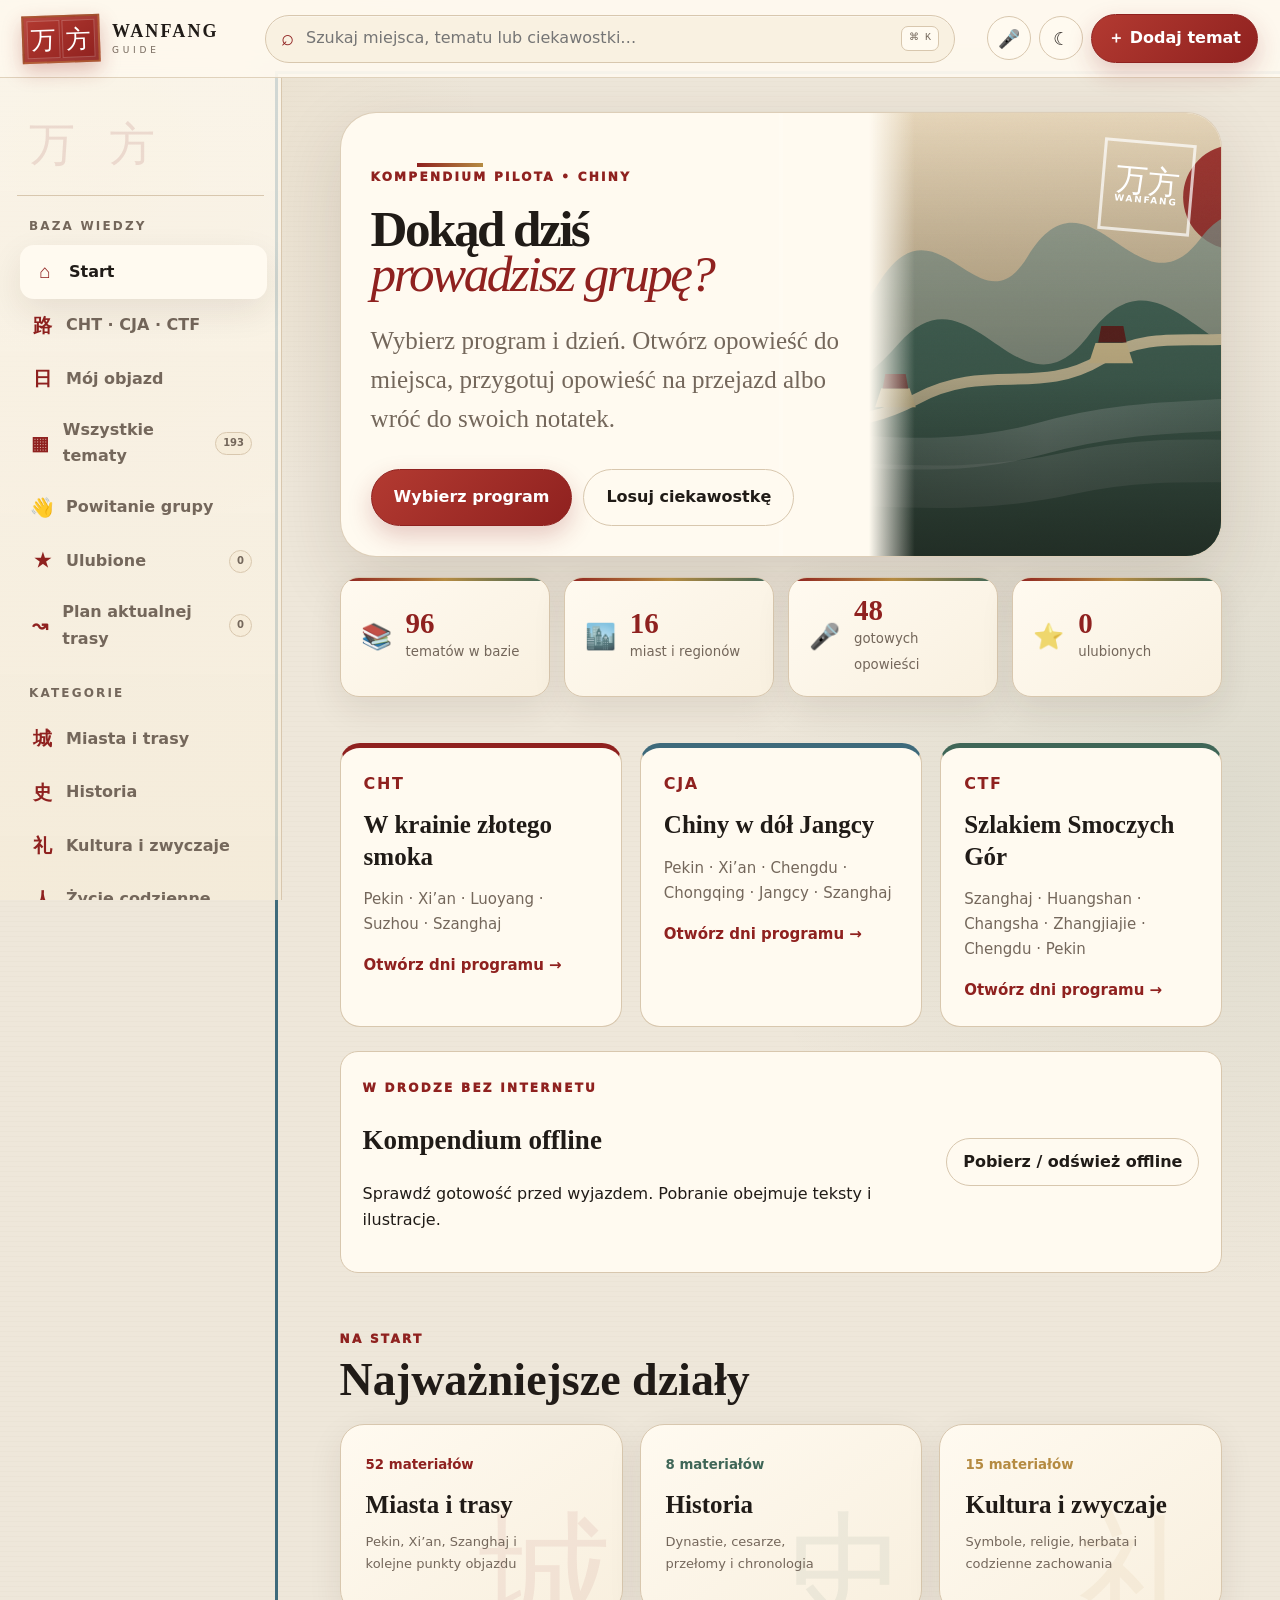
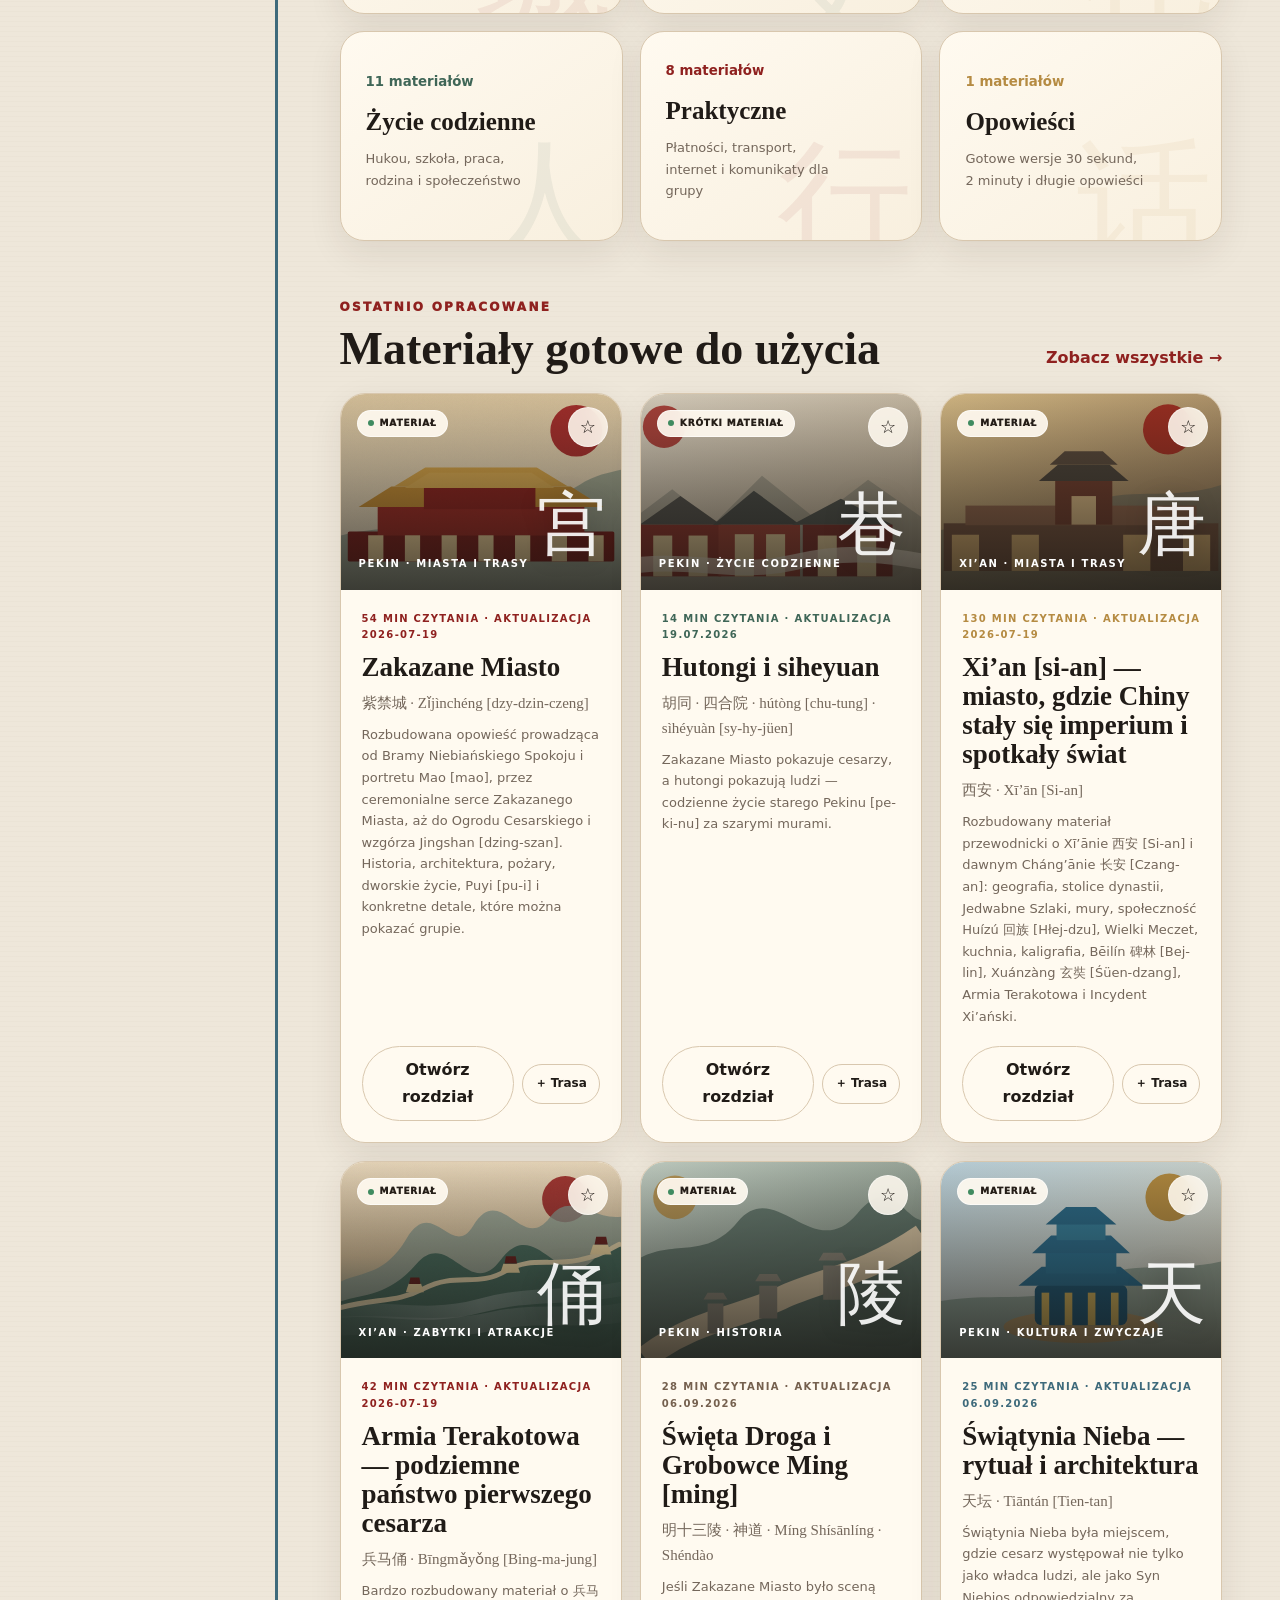
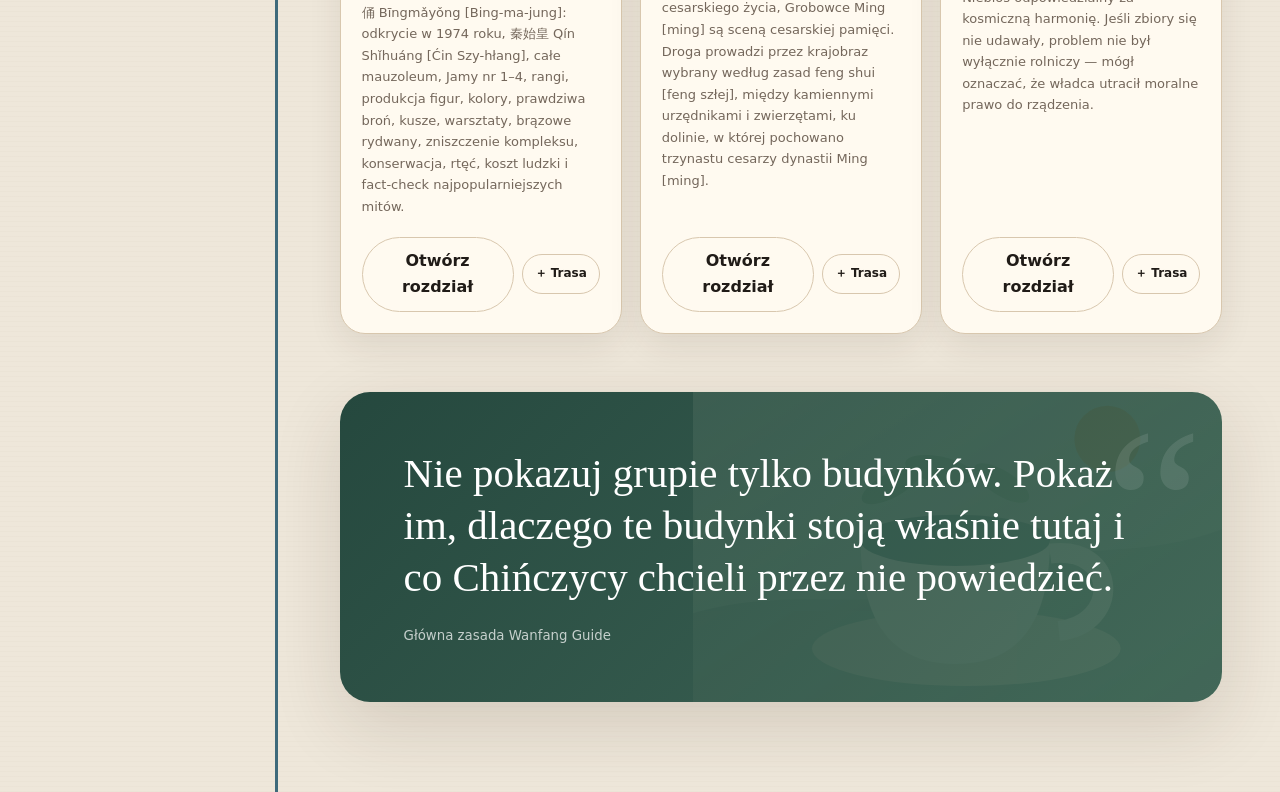
==== commit 9141c510: "Podłącz rozbudowane powitanie do Wanfang Guide" ====
--- a/index.html
+++ b/index.html
@@ -29,6 +29,12 @@
   <script defer src="data/night-economy-scale.js"></script>
   <script defer src="data/night-economy-cities.js"></script>
   <script defer src="data/night-economy-final.js"></script>
+  <script defer src="data/briefing-start.js"></script>
+  <script defer src="data/briefing-money.js"></script>
+  <script defer src="data/briefing-life.js"></script>
+  <script defer src="data/briefing-ops.js"></script>
+  <script defer src="data/program-defaults.js"></script>
+  <script defer src="data/topic-defaults.js"></script>
   <script defer src="data/pronunciation.js"></script>
   <script defer src="assets/compendium-core.js"></script>
   <script defer src="assets/compendium.js"></script>
@@ -63,6 +69,7 @@
         <a class="nav-link" href="#programs" data-view="programs"><span>路</span> CHT · CJA · CTF</a>
         <a class="nav-link" href="#trip" data-view="trip"><span>日</span> Mój objazd</a>
         <a class="nav-link" href="#topics" data-view="topics"><span>▦</span> Wszystkie tematy <b id="catalogCount">0</b></a>
+        <a class="nav-link" href="#topic/powitanie-grupy"><span>👋</span> Powitanie grupy</a>
         <a class="nav-link" href="#favorites" data-view="favorites"><span>★</span> Ulubione <b id="favoriteCount">0</b></a>
         <a class="nav-link" href="#route" data-view="route"><span>↝</span> Plan aktualnej trasy <b id="routeCount">0</b></a>
 
